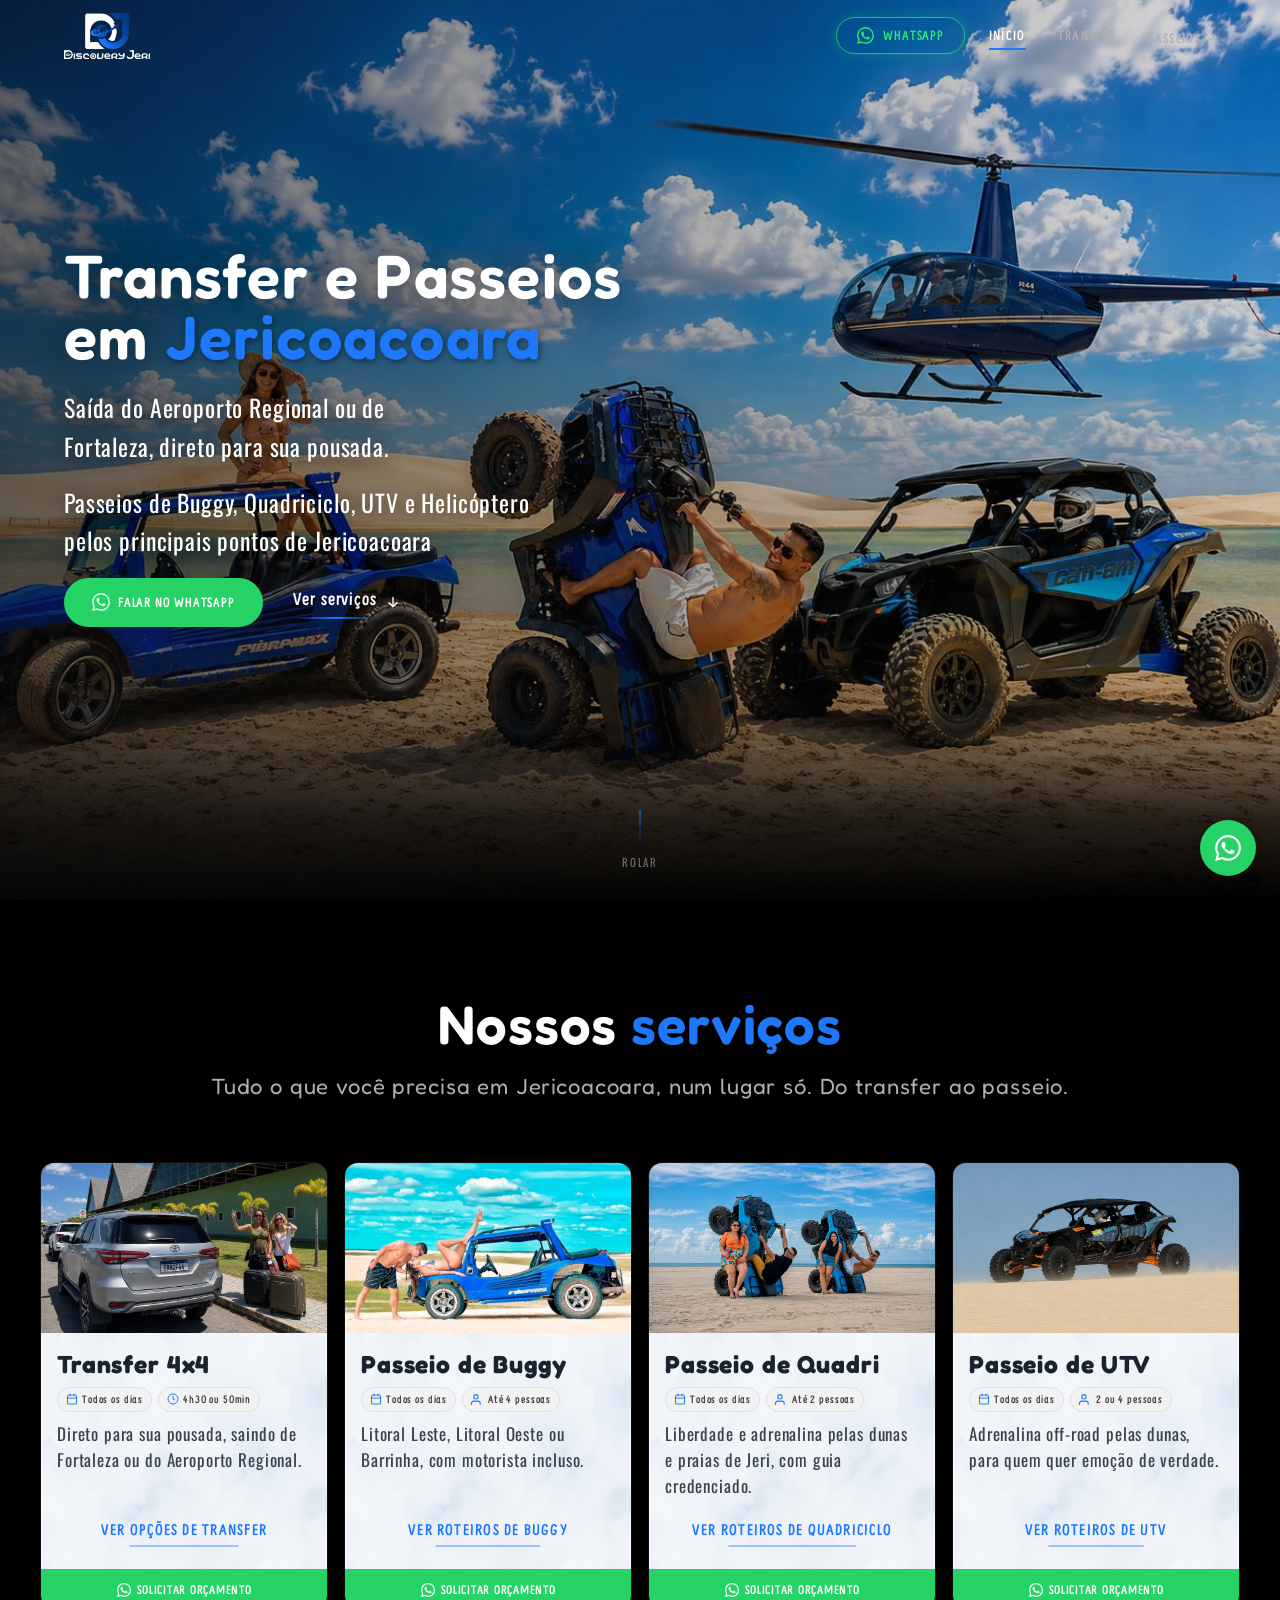
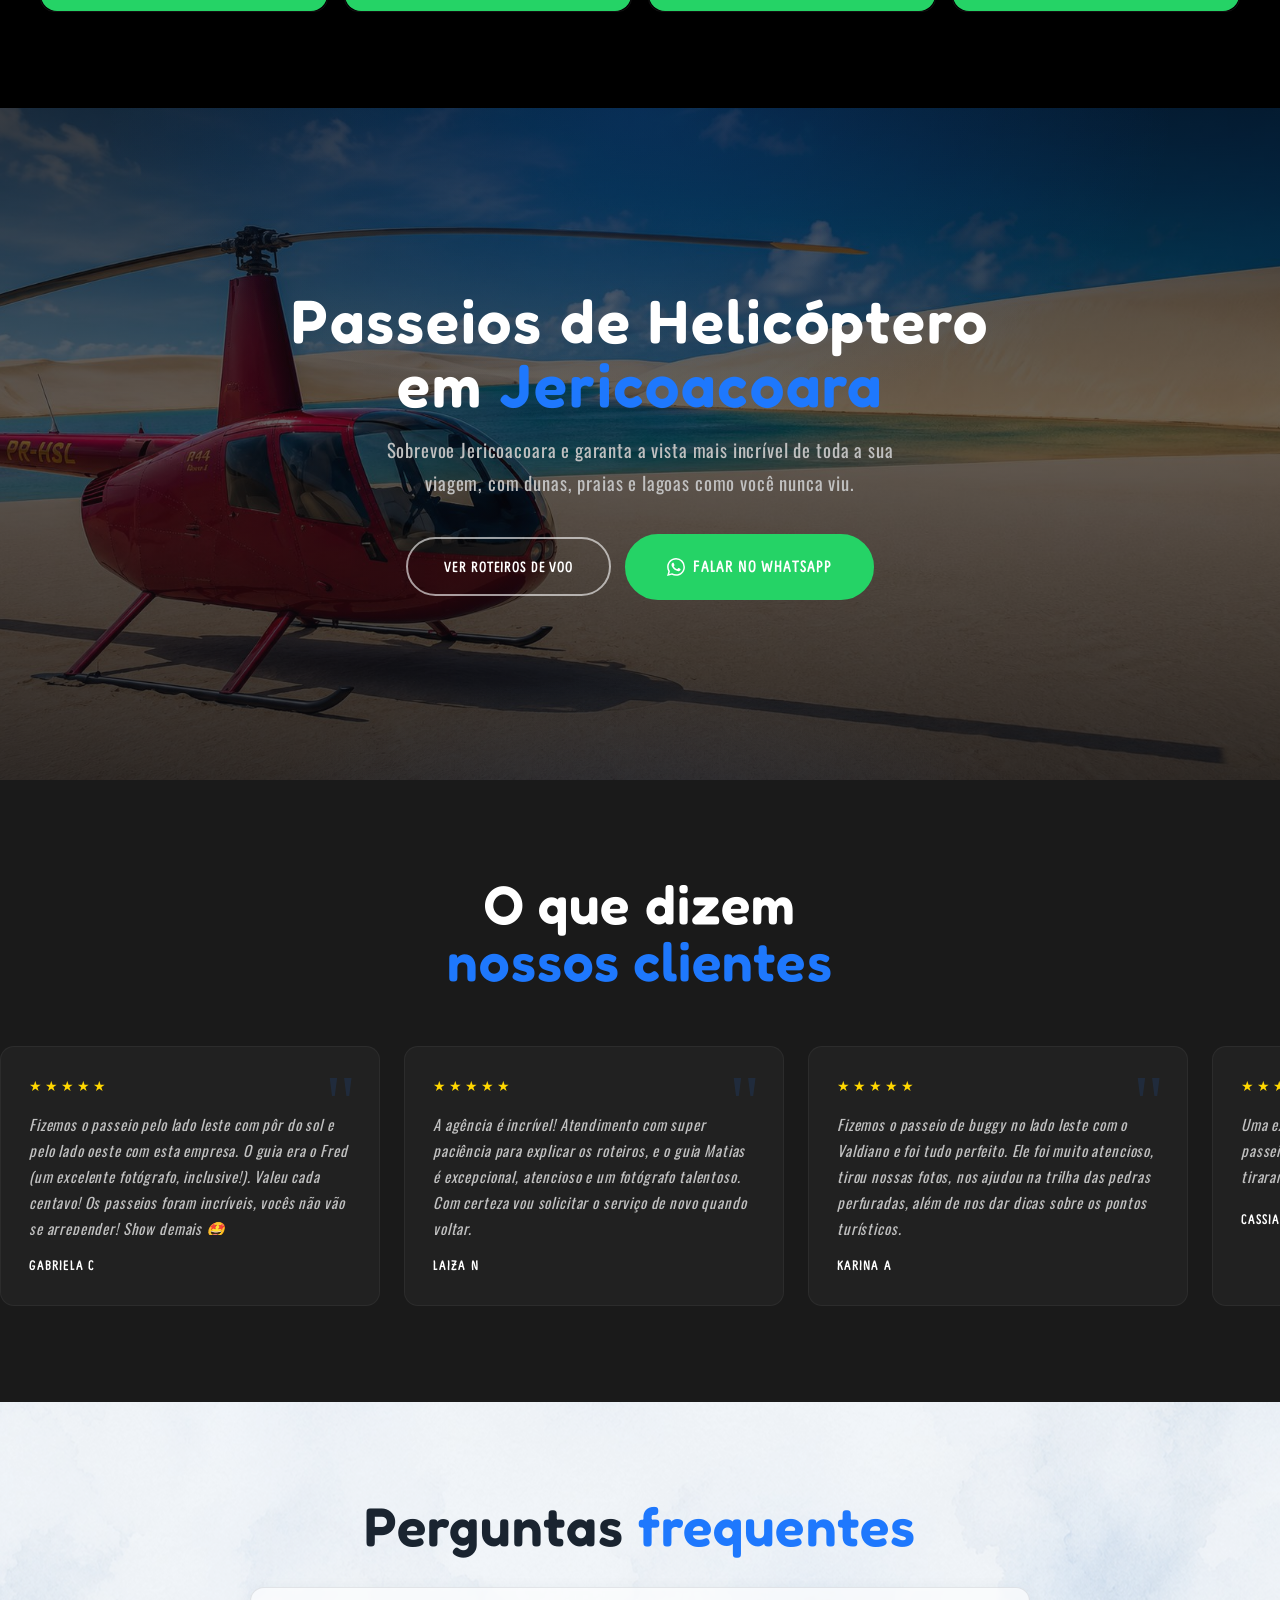
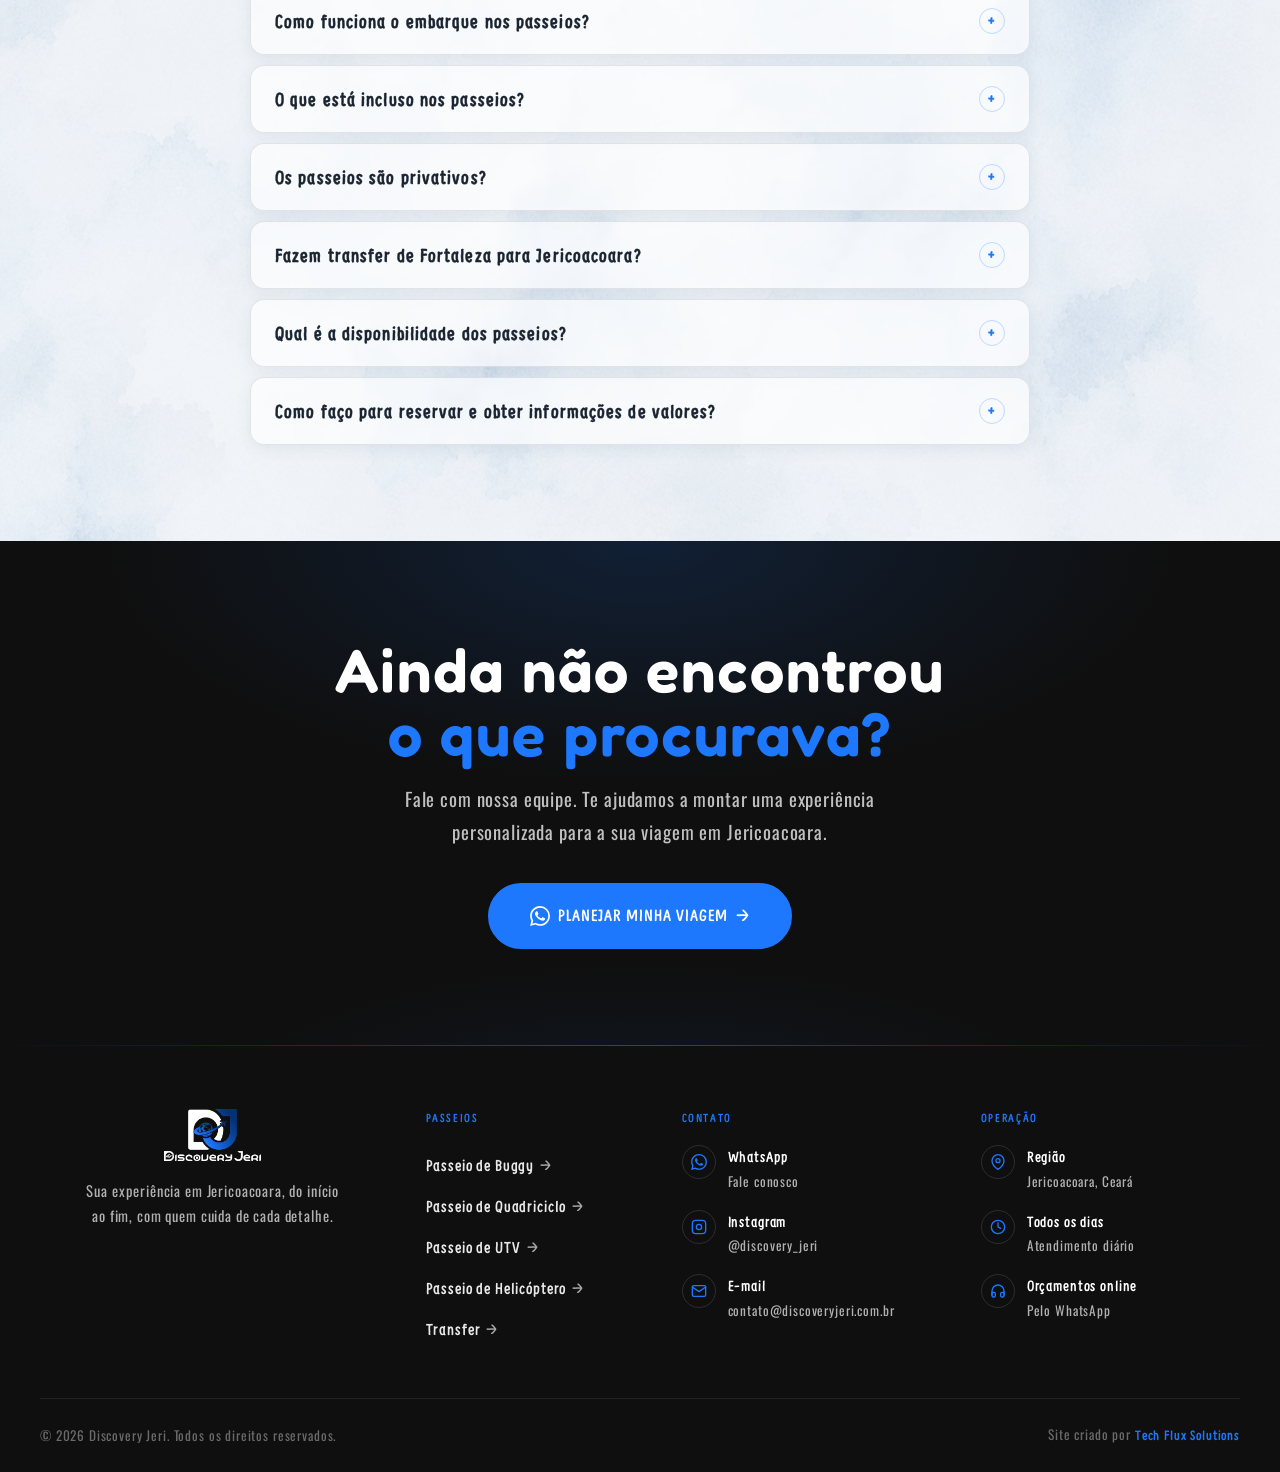
==== index.html @ 3017ee96 "Reestrutura hero mobile da index com posicionamento absoluto (corrige titulo saindo da tela em dispo" ====
<!DOCTYPE html>
<html lang="pt-BR">
<head>
  <meta charset="UTF-8" />
  <meta name="viewport" content="width=device-width, initial-scale=1.0" />
  <title>Discovery Jeri — Traslados e Passeios em Jericoacoara</title>
  <meta name="description" content="A experiência completa de Jericoacoara. Transfer 4x4, passeios de buggy, UTV, helicóptero e muito mais. Privativo, com guia credenciado, todos os dias." />
  <meta name="keywords" content="Jericoacoara, passeios Jericoacoara, transfer Jericoacoara, buggy Jericoacoara, UTV Jericoacoara, helicóptero Jericoacoara" />
  <meta name="robots" content="index, follow" />
  <link rel="canonical" href="https://www.discoveryjeri.com.br/" />

  <!-- Open Graph -->
  <meta property="og:type"        content="website" />
  <meta property="og:url"         content="https://www.discoveryjeri.com.br/" />
  <meta property="og:title"       content="Discovery Jeri — A Experiência Completa de Jericoacoara" />
  <meta property="og:description" content="Transfer 4x4, passeios de buggy, UTV e helicóptero em Jericoacoara. Privativo, com guia credenciado, todos os dias." />
  <meta property="og:image"       content="https://www.discoveryjeri.com.br/assets/og-home.jpg" />

  <!-- CSS -->
  <link rel="stylesheet" href="css/style.css" />

  <!-- Favicon -->
  <link rel="icon" href="assets/favicon.ico" sizes="any" />
  <link rel="icon" type="image/png" sizes="32x32" href="assets/favicon-32.png" />
  <link rel="icon" type="image/png" sizes="16x16" href="assets/favicon-16.png" />
  <link rel="apple-touch-icon" sizes="180x180" href="assets/apple-touch-icon.png" />

  <!-- Schema: Organization -->
  <script type="application/ld+json">
  {
    "@context": "https://schema.org",
    "@type": "TouristInformationCenter",
    "name": "Discovery Jeri",
    "alternateName": "Discovery Jeri Turismo",
    "description": "Agência especialista em traslados e passeios em Jericoacoara. Transfer 4x4, buggy, UTV, jardineira, helicóptero. Privativo com guia credenciado.",
    "url": "https://www.discoveryjeri.com.br",
    "logo": "https://www.discoveryjeri.com.br/assets/logo-fundo-escuro.png",
    "image": "https://www.discoveryjeri.com.br/assets/og-home.jpg",
    "telephone": "+5588997261472",
    "foundingDate": "2022",
    "address": {
      "@type": "PostalAddress",
      "addressLocality": "Jijoca de Jericoacoara",
      "addressRegion": "CE",
      "addressCountry": "BR"
    },
    "geo": {
      "@type": "GeoCoordinates",
      "latitude": "-2.7967",
      "longitude": "-40.5128"
    },
    "areaServed": "Jericoacoara, Ceará, Brasil",
    "sameAs": [
      "https://www.instagram.com/discovery_jeri"
    ],
    "contactPoint": {
      "@type": "ContactPoint",
      "telephone": "+5588997261472",
      "contactType": "customer service",
      "availableLanguage": "Portuguese",
      "contactOption": "TollFree"
    }
  }
  </script>

  <!-- Schema: FAQPage -->
  <script type="application/ld+json">
  {
    "@context": "https://schema.org",
    "@type": "FAQPage",
    "mainEntity": [
      {
        "@type": "Question",
        "name": "Como funciona o embarque nos passeios?",
        "acceptedAnswer": {
          "@type": "Answer",
          "text": "O embarque é feito diretamente no seu hotel ou pousada em Jericoacoara, a partir das 9h. Não é necessário se deslocar até nenhum ponto de encontro."
        }
      },
      {
        "@type": "Question",
        "name": "O que está incluso nos passeios?",
        "acceptedAnswer": {
          "@type": "Answer",
          "text": "Todos os passeios incluem guia e motorista credenciado. Combustível está implícito. Alimentação, bebidas, taxa de balsa e entrada em beach clubs não estão inclusos."
        }
      },
      {
        "@type": "Question",
        "name": "Os passeios são privativos?",
        "acceptedAnswer": {
          "@type": "Answer",
          "text": "Sim. Por padrão, todos os passeios são privativos — só você e seu grupo. A Jardineira também está disponível na modalidade compartilhada."
        }
      },
      {
        "@type": "Question",
        "name": "Fazem transfer de Fortaleza para Jericoacoara?",
        "acceptedAnswer": {
          "@type": "Answer",
          "text": "Sim. Realizamos transfer 4x4 exclusivo saindo de Fortaleza (aproximadamente 4h30) ou do Aeroporto Regional JJD (aproximadamente 50 minutos), direto para a porta da sua pousada em Jeri."
        }
      },
      {
        "@type": "Question",
        "name": "Qual é a disponibilidade dos passeios?",
        "acceptedAnswer": {
          "@type": "Answer",
          "text": "Os passeios estão disponíveis todos os dias, inclusive feriados. Entre em contato pelo WhatsApp para verificar disponibilidade na sua data."
        }
      },
      {
        "@type": "Question",
        "name": "Como faço para reservar?",
        "acceptedAnswer": {
          "@type": "Answer",
          "text": "Basta entrar em contato pelo WhatsApp. Nossa equipe responde rapidamente com disponibilidade, opções de veículo e todas as informações necessárias para sua reserva."
        }
      }
    ]
  }
  </script>
</head>
<body>

  <!-- ===== NAVIGATION ===== -->
  <nav class="nav" role="navigation" aria-label="Menu principal">
    <div class="nav-inner">
      <a href="index.html" class="nav-logo" aria-label="Discovery Jeri — Página inicial">
        <img src="assets/logo-discovery/LOGO DJ icone-transparente.png" alt="Discovery Jeri" />
      </a>
      <div class="nav-right">
        <a href="https://wa.me/5588997261472?text=Olá!%20Vim%20pelo%20site%20e%20gostaria%20de%20mais%20informações." class="nav-cta nav-cta-desktop" target="_blank" rel="noopener">
          <svg viewBox="0 0 24 24" fill="currentColor" aria-hidden="true"><path d="M17.472 14.382c-.297-.149-1.758-.867-2.03-.967-.273-.099-.471-.148-.67.15-.197.297-.767.966-.94 1.164-.173.199-.347.223-.644.075-.297-.15-1.255-.463-2.39-1.475-.883-.788-1.48-1.761-1.653-2.059-.173-.297-.018-.458.13-.606.134-.133.298-.347.446-.52.149-.174.198-.298.298-.497.099-.198.05-.371-.025-.52-.075-.149-.669-1.612-.916-2.207-.242-.579-.487-.5-.669-.51-.173-.008-.371-.01-.57-.01-.198 0-.52.074-.792.372-.272.297-1.04 1.016-1.04 2.479 0 1.462 1.065 2.875 1.213 3.074.149.198 2.096 3.2 5.077 4.487.709.306 1.262.489 1.694.625.712.227 1.36.195 1.871.118.571-.085 1.758-.719 2.006-1.413.248-.694.248-1.289.173-1.413-.074-.124-.272-.198-.57-.347m-5.421 7.403h-.004a9.87 9.87 0 01-5.031-1.378l-.361-.214-3.741.982.998-3.648-.235-.374a9.86 9.86 0 01-1.51-5.26c.001-5.45 4.436-9.884 9.888-9.884 2.64 0 5.122 1.03 6.988 2.898a9.825 9.825 0 012.893 6.994c-.003 5.45-4.437 9.884-9.885 9.884m8.413-18.297A11.815 11.815 0 0012.05 0C5.495 0 .16 5.335.157 11.892c0 2.096.547 4.142 1.588 5.945L.057 24l6.305-1.654a11.882 11.882 0 005.683 1.448h.005c6.554 0 11.89-5.335 11.893-11.893a11.821 11.821 0 00-3.48-8.413z"/></svg>
          WhatsApp
        </a>
        <div class="nav-links">
          <a href="index.html" class="active">Início</a>
          <a href="transfer.html">Transfer</a>
          <div class="nav-dropdown">
            <a href="passeios.html" class="nav-dropdown-trigger">
              Passeios
              <svg class="nav-dropdown-caret" width="10" height="10" viewBox="0 0 24 24" fill="none" stroke="currentColor" stroke-width="2.5" stroke-linecap="round" stroke-linejoin="round"><polyline points="6 9 12 15 18 9"/></svg>
            </a>
            <div class="nav-dropdown-menu">
              <a href="passeio-buggy.html">Passeio de Buggy</a>
              <a href="passeio-quadriciclo.html">Passeio de Quadriciclo</a>
              <a href="passeio-utv.html">Passeio de UTV</a>
              <a href="passeio-helicoptero.html">Passeio de Helicóptero</a>
            </div>
          </div>
        </div>
      </div>
      <button class="nav-hamburger" id="hamburger" aria-label="Abrir menu" aria-expanded="false">
        <span></span><span></span><span></span>
      </button>
    </div>
  </nav>

  <!-- Mobile menu -->
  <div class="nav-mobile" id="nav-mobile" role="navigation" aria-label="Menu mobile">
    <a href="index.html">Início</a>
    <a href="transfer.html">Transfer</a>
    <a href="passeios.html">Passeios</a>
    <a href="passeio-buggy.html" class="nav-mobile-sub">Passeio de Buggy</a>
    <a href="passeio-quadriciclo.html" class="nav-mobile-sub">Passeio de Quadriciclo</a>
    <a href="passeio-utv.html" class="nav-mobile-sub">Passeio de UTV</a>
    <a href="passeio-helicoptero.html" class="nav-mobile-sub">Passeio de Helicóptero</a>
    <a href="https://wa.me/5588997261472?text=Olá!%20Vim%20pelo%20site%20e%20gostaria%20de%20mais%20informações." class="nav-cta" target="_blank" rel="noopener">Falar no WhatsApp</a>
  </div>

  <main>

    <!-- ===== HERO ===== -->
    <section class="hero hero-index" aria-label="Banner principal">
      <div class="hero-bg"></div>
      <div class="hero-photo hero-photo-desktop" style="background-image: url('assets/hero-passeios-desktop.jpg'); opacity: 0.90; background-position: center center;"></div>
      <div class="hero-photo hero-photo-mobile" style="background-image: url('assets/hero-passeios-frota-mobile.jpg'); opacity: 0.90; background-position: center center;"></div>
      <div class="hero-overlay"></div>

      <div class="hero-content">
        <h1 class="hero-title">
          <span class="htl-desktop">
            Transfer e Passeios<br>
            em <span class="hero-accent">Jericoacoara</span>
          </span>
          <span class="htl-mobile">
            Transfer e Passeios<br>
            em <span class="hero-accent">Jericoacoara</span>
          </span>
        </h1>

        <p class="hero-subtitle hero-subtitle-1">
          <span class="htl-desktop">
            Saída do Aeroporto Regional ou de<br>Fortaleza, direto para sua pousada.
          </span>
          <span class="htl-mobile">
            Saída do Aeroporto JJD ou de Fortaleza<br>direto para sua pousada em Jeri.
          </span>
        </p>
        <p class="hero-subtitle hero-subtitle-2">
          <span class="htl-desktop">
            Passeios de Buggy, Quadriciclo, UTV e Helicóptero<br>pelos principais pontos de Jericoacoara
          </span>
          <span class="htl-mobile">
            Passeios de Buggy, Quadriciclo, UTV<br>e Helicóptero em Jericoacoara
          </span>
        </p>


        <div class="hero-ctas" style="gap: 30px;">
          <a href="https://wa.me/5588997261472?text=Olá!%20Quero%20conhecer%20os%20passeios%20da%20Discovery%20Jeri!" class="btn btn-hero-cta" target="_blank" rel="noopener">
            <svg width="18" height="18" viewBox="0 0 24 24" fill="currentColor" aria-hidden="true"><path d="M17.472 14.382c-.297-.149-1.758-.867-2.03-.967-.273-.099-.471-.148-.67.15-.197.297-.767.966-.94 1.164-.173.199-.347.223-.644.075-.297-.15-1.255-.463-2.39-1.475-.883-.788-1.48-1.761-1.653-2.059-.173-.297-.018-.458.13-.606.134-.133.298-.347.446-.52.149-.174.198-.298.298-.497.099-.198.05-.371-.025-.52-.075-.149-.669-1.612-.916-2.207-.242-.579-.487-.5-.669-.51-.173-.008-.371-.01-.57-.01-.198 0-.52.074-.792.372-.272.297-1.04 1.016-1.04 2.479 0 1.462 1.065 2.875 1.213 3.074.149.198 2.096 3.2 5.077 4.487.709.306 1.262.489 1.694.625.712.227 1.36.195 1.871.118.571-.085 1.758-.719 2.006-1.413.248-.694.248-1.289.173-1.413-.074-.124-.272-.198-.57-.347m-5.421 7.403h-.004a9.87 9.87 0 01-5.031-1.378l-.361-.214-3.741.982.998-3.648-.235-.374a9.86 9.86 0 01-1.51-5.26c.001-5.45 4.436-9.884 9.888-9.884 2.64 0 5.122 1.03 6.988 2.898a9.825 9.825 0 012.893 6.994c-.003 5.45-4.437 9.884-9.885 9.884m8.413-18.297A11.815 11.815 0 0012.05 0C5.495 0 .16 5.335.157 11.892c0 2.096.547 4.142 1.588 5.945L.057 24l6.305-1.654a11.882 11.882 0 005.683 1.448h.005c6.554 0 11.89-5.335 11.893-11.893a11.821 11.821 0 00-3.48-8.413z"/></svg>
            Falar no WhatsApp
          </a>
          <a href="#services-title" class="hero-link-secondary hero-link-secondary-down hero-link-hide-mobile" onclick="event.preventDefault();var el=document.getElementById('services-title');var offset=el.getBoundingClientRect().top+window.scrollY-140;window.scrollTo({top:offset,behavior:'smooth'});">
            <span class="hero-link-text">Ver serviços</span>
            <svg width="16" height="16" viewBox="0 0 24 24" fill="none" stroke="currentColor" stroke-width="2" stroke-linecap="round" stroke-linejoin="round"><path d="M12 5v14m-6-6 6 6 6-6"/></svg>
          </a>
        </div>
      </div>

      <div class="hero-scroll" aria-hidden="true">Rolar</div>
    </section>

    <!-- ===== SERVIÇOS ===== -->
    <section style="background: #000; padding: var(--section-v) var(--section-h);" aria-labelledby="services-title">
      <div class="container">
        <div class="section-header reveal">
          <h2 id="services-title">Nossos <span class="accent-text">serviços</span></h2>
          <p style="max-width: 860px; font-family: var(--font-display); font-size: 1.3rem;">Tudo o que você precisa em Jericoacoara, num lugar só. Do transfer ao passeio.</p>
        </div>

        <div class="tour-tabs" role="list" aria-label="Nossos serviços">

          <!-- Transfer -->
          <div class="tour-tab-wrap">
            <a href="transfer.html" class="tour-tab reveal reveal-d1">
              <span class="tour-tab-thumb" aria-hidden="true">
                <img src="assets/capas/transfer-sw4.jpg" alt="Transfer 4x4 em Jericoacoara" loading="lazy" />
              </span>
              <span class="tour-tab-body">
                <span class="tour-tab-title">Transfer 4x4</span>
                <span class="tour-tab-chips">
                  <span class="tour-chip"><svg width="12" height="12" viewBox="0 0 24 24" fill="none" stroke="currentColor" stroke-width="2"><rect x="3" y="4" width="18" height="18" rx="2"/><line x1="16" y1="2" x2="16" y2="6"/><line x1="8" y1="2" x2="8" y2="6"/><line x1="3" y1="10" x2="21" y2="10"/></svg>Todos os dias</span>
                  <span class="tour-chip"><svg width="12" height="12" viewBox="0 0 24 24" fill="none" stroke="currentColor" stroke-width="2"><circle cx="12" cy="12" r="10"/><polyline points="12 6 12 12 16 14"/></svg>4h30 ou 50min</span>
                </span>
                <span class="tour-tab-desc">Direto para sua pousada, saindo de Fortaleza ou do Aeroporto Regional.</span>
                <span class="tour-tab-btn"><span class="tour-tab-btn-label">Ver opções de transfer</span></span>
              </span>
            </a>
            <a class="tour-tab-wa" href="https://wa.me/5588997261472?text=Olá!%20Quero%20informações%20sobre%20o%20transfer%20para%20Jericoacoara." target="_blank" rel="noopener">
              <svg width="14" height="14" viewBox="0 0 24 24" fill="currentColor"><path d="M17.472 14.382c-.297-.149-1.758-.867-2.03-.967-.273-.099-.471-.148-.67.15-.197.297-.767.966-.94 1.164-.173.199-.347.223-.644.075-.297-.15-1.255-.463-2.39-1.475-.883-.788-1.48-1.761-1.653-2.059-.173-.297-.018-.458.13-.606.134-.133.298-.347.446-.52.149-.174.198-.298.298-.497.099-.198.05-.371-.025-.52-.075-.149-.669-1.612-.916-2.207-.242-.579-.487-.5-.669-.51-.173-.008-.371-.01-.57-.01-.198 0-.52.074-.792.372-.272.297-1.04 1.016-1.04 2.479 0 1.462 1.065 2.875 1.213 3.074.149.198 2.096 3.2 5.077 4.487.709.306 1.262.489 1.694.625.712.227 1.36.195 1.871.118.571-.085 1.758-.719 2.006-1.413.248-.694.248-1.289.173-1.413-.074-.124-.272-.198-.57-.347m-5.421 7.403h-.004a9.87 9.87 0 01-5.031-1.378l-.361-.214-3.741.982.998-3.648-.235-.374a9.86 9.86 0 01-1.51-5.26c.001-5.45 4.436-9.884 9.888-9.884 2.64 0 5.122 1.03 6.988 2.898a9.825 9.825 0 012.893 6.994c-.003 5.45-4.437 9.884-9.885 9.884m8.413-18.297A11.815 11.815 0 0012.05 0C5.495 0 .16 5.335.157 11.892c0 2.096.547 4.142 1.588 5.945L.057 24l6.305-1.654a11.882 11.882 0 005.683 1.448h.005c6.554 0 11.89-5.335 11.893-11.893a11.821 11.821 0 00-3.48-8.413z"/></svg>
              Solicitar orçamento
            </a>
          </div>

          <!-- Buggy -->
          <div class="tour-tab-wrap">
            <a href="passeio-buggy.html" class="tour-tab reveal reveal-d2">
              <span class="tour-tab-thumb" aria-hidden="true">
                <img src="assets/capas/buggy-casal.jpg" alt="Passeio de Buggy em Jericoacoara" loading="lazy" />
              </span>
              <span class="tour-tab-body">
                <span class="tour-tab-title">Passeio de Buggy</span>
                <span class="tour-tab-chips">
                  <span class="tour-chip"><svg width="12" height="12" viewBox="0 0 24 24" fill="none" stroke="currentColor" stroke-width="2"><rect x="3" y="4" width="18" height="18" rx="2"/><line x1="16" y1="2" x2="16" y2="6"/><line x1="8" y1="2" x2="8" y2="6"/><line x1="3" y1="10" x2="21" y2="10"/></svg>Todos os dias</span>
                  <span class="tour-chip"><svg width="13" height="13" viewBox="0 0 24 24" fill="none" stroke="currentColor" stroke-width="2" stroke-linecap="round" stroke-linejoin="round"><path d="M17 21v-2a4 4 0 0 0-4-4H5a4 4 0 0 0-4 4v2"/><circle cx="9" cy="7" r="4"/></svg>Até 4 pessoas</span>
                </span>
                <span class="tour-tab-desc">Litoral Leste, Litoral Oeste ou Barrinha, com motorista incluso.</span>
                <span class="tour-tab-btn"><span class="tour-tab-btn-label">Ver roteiros de buggy</span></span>
              </span>
            </a>
            <a class="tour-tab-wa" href="https://wa.me/5588997261472?text=Olá!%20Quero%20informações%20sobre%20o%20passeio%20de%20buggy%20em%20Jericoacoara." target="_blank" rel="noopener">
              <svg width="14" height="14" viewBox="0 0 24 24" fill="currentColor"><path d="M17.472 14.382c-.297-.149-1.758-.867-2.03-.967-.273-.099-.471-.148-.67.15-.197.297-.767.966-.94 1.164-.173.199-.347.223-.644.075-.297-.15-1.255-.463-2.39-1.475-.883-.788-1.48-1.761-1.653-2.059-.173-.297-.018-.458.13-.606.134-.133.298-.347.446-.52.149-.174.198-.298.298-.497.099-.198.05-.371-.025-.52-.075-.149-.669-1.612-.916-2.207-.242-.579-.487-.5-.669-.51-.173-.008-.371-.01-.57-.01-.198 0-.52.074-.792.372-.272.297-1.04 1.016-1.04 2.479 0 1.462 1.065 2.875 1.213 3.074.149.198 2.096 3.2 5.077 4.487.709.306 1.262.489 1.694.625.712.227 1.36.195 1.871.118.571-.085 1.758-.719 2.006-1.413.248-.694.248-1.289.173-1.413-.074-.124-.272-.198-.57-.347m-5.421 7.403h-.004a9.87 9.87 0 01-5.031-1.378l-.361-.214-3.741.982.998-3.648-.235-.374a9.86 9.86 0 01-1.51-5.26c.001-5.45 4.436-9.884 9.888-9.884 2.64 0 5.122 1.03 6.988 2.898a9.825 9.825 0 012.893 6.994c-.003 5.45-4.437 9.884-9.885 9.884m8.413-18.297A11.815 11.815 0 0012.05 0C5.495 0 .16 5.335.157 11.892c0 2.096.547 4.142 1.588 5.945L.057 24l6.305-1.654a11.882 11.882 0 005.683 1.448h.005c6.554 0 11.89-5.335 11.893-11.893a11.821 11.821 0 00-3.48-8.413z"/></svg>
              Solicitar orçamento
            </a>
          </div>

          <!-- Quadriciclo -->
          <div class="tour-tab-wrap">
            <a href="passeio-quadriciclo.html" class="tour-tab reveal reveal-d3">
              <span class="tour-tab-thumb" aria-hidden="true">
                <img src="assets/capas/quadri-leste.jpg" alt="Passeio de Quadriciclo em Jericoacoara" loading="lazy" />
              </span>
              <span class="tour-tab-body">
                <span class="tour-tab-title">Passeio de Quadri</span>
                <span class="tour-tab-chips">
                  <span class="tour-chip"><svg width="12" height="12" viewBox="0 0 24 24" fill="none" stroke="currentColor" stroke-width="2"><rect x="3" y="4" width="18" height="18" rx="2"/><line x1="16" y1="2" x2="16" y2="6"/><line x1="8" y1="2" x2="8" y2="6"/><line x1="3" y1="10" x2="21" y2="10"/></svg>Todos os dias</span>
                  <span class="tour-chip"><svg width="13" height="13" viewBox="0 0 24 24" fill="none" stroke="currentColor" stroke-width="2" stroke-linecap="round" stroke-linejoin="round"><path d="M17 21v-2a4 4 0 0 0-4-4H5a4 4 0 0 0-4 4v2"/><circle cx="9" cy="7" r="4"/></svg>Até 2 pessoas</span>
                </span>
                <span class="tour-tab-desc">Liberdade e adrenalina pelas dunas e praias de Jeri, com guia credenciado.</span>
                <span class="tour-tab-btn"><span class="tour-tab-btn-label">Ver roteiros de quadriciclo</span></span>
              </span>
            </a>
            <a class="tour-tab-wa" href="https://wa.me/5588997261472?text=Olá!%20Quero%20informações%20sobre%20o%20passeio%20de%20quadriciclo%20em%20Jericoacoara." target="_blank" rel="noopener">
              <svg width="14" height="14" viewBox="0 0 24 24" fill="currentColor"><path d="M17.472 14.382c-.297-.149-1.758-.867-2.03-.967-.273-.099-.471-.148-.67.15-.197.297-.767.966-.94 1.164-.173.199-.347.223-.644.075-.297-.15-1.255-.463-2.39-1.475-.883-.788-1.48-1.761-1.653-2.059-.173-.297-.018-.458.13-.606.134-.133.298-.347.446-.52.149-.174.198-.298.298-.497.099-.198.05-.371-.025-.52-.075-.149-.669-1.612-.916-2.207-.242-.579-.487-.5-.669-.51-.173-.008-.371-.01-.57-.01-.198 0-.52.074-.792.372-.272.297-1.04 1.016-1.04 2.479 0 1.462 1.065 2.875 1.213 3.074.149.198 2.096 3.2 5.077 4.487.709.306 1.262.489 1.694.625.712.227 1.36.195 1.871.118.571-.085 1.758-.719 2.006-1.413.248-.694.248-1.289.173-1.413-.074-.124-.272-.198-.57-.347m-5.421 7.403h-.004a9.87 9.87 0 01-5.031-1.378l-.361-.214-3.741.982.998-3.648-.235-.374a9.86 9.86 0 01-1.51-5.26c.001-5.45 4.436-9.884 9.888-9.884 2.64 0 5.122 1.03 6.988 2.898a9.825 9.825 0 012.893 6.994c-.003 5.45-4.437 9.884-9.885 9.884m8.413-18.297A11.815 11.815 0 0012.05 0C5.495 0 .16 5.335.157 11.892c0 2.096.547 4.142 1.588 5.945L.057 24l6.305-1.654a11.882 11.882 0 005.683 1.448h.005c6.554 0 11.89-5.335 11.893-11.893a11.821 11.821 0 00-3.48-8.413z"/></svg>
              Solicitar orçamento
            </a>
          </div>

          <!-- UTV -->
          <div class="tour-tab-wrap">
            <a href="passeio-utv.html" class="tour-tab reveal reveal-d4">
              <span class="tour-tab-thumb" aria-hidden="true">
                <img src="assets/capas/utv-leste.jpg" alt="Passeio de UTV em Jericoacoara" loading="lazy" style="object-position: center 60%;" />
              </span>
              <span class="tour-tab-body">
                <span class="tour-tab-title">Passeio de UTV</span>
                <span class="tour-tab-chips">
                  <span class="tour-chip"><svg width="12" height="12" viewBox="0 0 24 24" fill="none" stroke="currentColor" stroke-width="2"><rect x="3" y="4" width="18" height="18" rx="2"/><line x1="16" y1="2" x2="16" y2="6"/><line x1="8" y1="2" x2="8" y2="6"/><line x1="3" y1="10" x2="21" y2="10"/></svg>Todos os dias</span>
                  <span class="tour-chip"><svg width="13" height="13" viewBox="0 0 24 24" fill="none" stroke="currentColor" stroke-width="2" stroke-linecap="round" stroke-linejoin="round"><path d="M17 21v-2a4 4 0 0 0-4-4H5a4 4 0 0 0-4 4v2"/><circle cx="9" cy="7" r="4"/></svg>2 ou 4 pessoas</span>
                </span>
                <span class="tour-tab-desc">Adrenalina off-road pelas dunas, para quem quer emoção de verdade.</span>
                <span class="tour-tab-btn"><span class="tour-tab-btn-label">Ver roteiros de UTV</span></span>
              </span>
            </a>
            <a class="tour-tab-wa" href="https://wa.me/5588997261472?text=Olá!%20Quero%20informações%20sobre%20o%20passeio%20de%20UTV%20em%20Jericoacoara." target="_blank" rel="noopener">
              <svg width="14" height="14" viewBox="0 0 24 24" fill="currentColor"><path d="M17.472 14.382c-.297-.149-1.758-.867-2.03-.967-.273-.099-.471-.148-.67.15-.197.297-.767.966-.94 1.164-.173.199-.347.223-.644.075-.297-.15-1.255-.463-2.39-1.475-.883-.788-1.48-1.761-1.653-2.059-.173-.297-.018-.458.13-.606.134-.133.298-.347.446-.52.149-.174.198-.298.298-.497.099-.198.05-.371-.025-.52-.075-.149-.669-1.612-.916-2.207-.242-.579-.487-.5-.669-.51-.173-.008-.371-.01-.57-.01-.198 0-.52.074-.792.372-.272.297-1.04 1.016-1.04 2.479 0 1.462 1.065 2.875 1.213 3.074.149.198 2.096 3.2 5.077 4.487.709.306 1.262.489 1.694.625.712.227 1.36.195 1.871.118.571-.085 1.758-.719 2.006-1.413.248-.694.248-1.289.173-1.413-.074-.124-.272-.198-.57-.347m-5.421 7.403h-.004a9.87 9.87 0 01-5.031-1.378l-.361-.214-3.741.982.998-3.648-.235-.374a9.86 9.86 0 01-1.51-5.26c.001-5.45 4.436-9.884 9.888-9.884 2.64 0 5.122 1.03 6.988 2.898a9.825 9.825 0 012.893 6.994c-.003 5.45-4.437 9.884-9.885 9.884m8.413-18.297A11.815 11.815 0 0012.05 0C5.495 0 .16 5.335.157 11.892c0 2.096.547 4.142 1.588 5.945L.057 24l6.305-1.654a11.882 11.882 0 005.683 1.448h.005c6.554 0 11.89-5.335 11.893-11.893a11.821 11.821 0 00-3.48-8.413z"/></svg>
              Solicitar orçamento
            </a>
          </div>

        </div>
      </div>
    </section>

    <!-- ===== HELICÓPTERO (spotlight) ===== -->
    <section class="final-cta final-cta-tall" aria-labelledby="heli-spotlight-title">
      <div class="final-cta-photo" style="background-image: url('assets/hero-heli-spotlight.jpg');" aria-hidden="true"></div>
      <div class="final-cta-photo-overlay" aria-hidden="true"></div>
      <div class="final-cta-glow" aria-hidden="true"></div>
      <div class="final-cta-content reveal">
        <h2 id="heli-spotlight-title">Passeios de Helicóptero<br>em <span class="accent-text">Jericoacoara</span></h2>
        <p>Sobrevoe Jericoacoara e garanta a vista mais incrível de toda a sua viagem, com dunas, praias e lagoas como você nunca viu.</p>
        <div class="hero-ctas" style="justify-content: center;">
          <a href="passeio-helicoptero.html" class="btn btn-outline btn-lg">
            Ver roteiros de voo
          </a>
          <a href="https://wa.me/5588997261472?text=Olá!%20Tenho%20interesse%20no%20passeio%20de%20helicóptero%20em%20Jericoacoara." class="btn btn-whatsapp btn-lg" target="_blank" rel="noopener">
            <svg width="18" height="18" viewBox="0 0 24 24" fill="currentColor" aria-hidden="true"><path d="M17.472 14.382c-.297-.149-1.758-.867-2.03-.967-.273-.099-.471-.148-.67.15-.197.297-.767.966-.94 1.164-.173.199-.347.223-.644.075-.297-.15-1.255-.463-2.39-1.475-.883-.788-1.48-1.761-1.653-2.059-.173-.297-.018-.458.13-.606.134-.133.298-.347.446-.52.149-.174.198-.298.298-.497.099-.198.05-.371-.025-.52-.075-.149-.669-1.612-.916-2.207-.242-.579-.487-.5-.669-.51-.173-.008-.371-.01-.57-.01-.198 0-.52.074-.792.372-.272.297-1.04 1.016-1.04 2.479 0 1.462 1.065 2.875 1.213 3.074.149.198 2.096 3.2 5.077 4.487.709.306 1.262.489 1.694.625.712.227 1.36.195 1.871.118.571-.085 1.758-.719 2.006-1.413.248-.694.248-1.289.173-1.413-.074-.124-.272-.198-.57-.347m-5.421 7.403h-.004a9.87 9.87 0 01-5.031-1.378l-.361-.214-3.741.982.998-3.648-.235-.374a9.86 9.86 0 01-1.51-5.26c.001-5.45 4.436-9.884 9.888-9.884 2.64 0 5.122 1.03 6.988 2.898a9.825 9.825 0 012.893 6.994c-.003 5.45-4.437 9.884-9.885 9.884m8.413-18.297A11.815 11.815 0 0012.05 0C5.495 0 .16 5.335.157 11.892c0 2.096.547 4.142 1.588 5.945L.057 24l6.305-1.654a11.882 11.882 0 005.683 1.448h.005c6.554 0 11.89-5.335 11.893-11.893a11.821 11.821 0 00-3.48-8.413z"/></svg>
            Falar no WhatsApp
          </a>
        </div>
      </div>
    </section>

    <!-- ===== DEPOIMENTOS ===== -->
    <section style="background: var(--bg-800); padding: var(--section-v) 0; overflow: hidden;" aria-labelledby="testimonials-title">
      <div class="container" style="padding: 0 var(--section-h);">
        <div class="section-header reveal">
          <h2 id="testimonials-title">O que dizem<br><span class="accent-text">nossos clientes</span></h2>
        </div>
      </div><!-- /.container -->

      <div class="testimonials-marquee-wrap">
          <div class="testimonials-marquee-track" id="testimonialsTrack">
            <!-- Set 1 -->
            <div class="testimonial-card reveal reveal-d1">
              <div class="testimonial-quote" aria-hidden="true">"</div>
              <div class="testimonial-stars" aria-label="5 estrelas">★★★★★</div>
              <p class="testimonial-text">Fizemos o passeio pelo lado leste com pôr do sol e pelo lado oeste com esta empresa. O guia era o Fred (um excelente fotógrafo, inclusive!). Valeu cada centavo! Os passeios foram incríveis, vocês não vão se arrepender! Show demais 🤩</p>
              <div class="testimonial-author">Gabriela C</div>
            </div>
            <div class="testimonial-card reveal reveal-d2">
              <div class="testimonial-quote" aria-hidden="true">"</div>
              <div class="testimonial-stars" aria-label="5 estrelas">★★★★★</div>
              <p class="testimonial-text">A agência é incrível! Atendimento com super paciência para explicar os roteiros, e o guia Matias é excepcional, atencioso e um fotógrafo talentoso. Com certeza vou solicitar o serviço de novo quando voltar.</p>
              <div class="testimonial-author">Laiza N</div>
            </div>
            <div class="testimonial-card reveal reveal-d3">
              <div class="testimonial-quote" aria-hidden="true">"</div>
              <div class="testimonial-stars" aria-label="5 estrelas">★★★★★</div>
              <p class="testimonial-text">Fizemos o passeio de buggy no lado leste com o Valdiano e foi tudo perfeito. Ele foi muito atencioso, tirou nossas fotos, nos ajudou na trilha das pedras perfuradas, além de nos dar dicas sobre os pontos turísticos.</p>
              <div class="testimonial-author">Karina A</div>
            </div>
            <div class="testimonial-card reveal">
              <div class="testimonial-quote" aria-hidden="true">"</div>
              <div class="testimonial-stars" aria-label="5 estrelas">★★★★★</div>
              <p class="testimonial-text">Uma experiência incrível desde a reserva até o passeio e o traslado, equipe muito atenciosa e até tiraram fotos incríveis da minha família.</p>
              <div class="testimonial-author">Cassiane C</div>
            </div>
            <div class="testimonial-card reveal">
              <div class="testimonial-quote" aria-hidden="true">"</div>
              <div class="testimonial-stars" aria-label="5 estrelas">★★★★★</div>
              <p class="testimonial-text">Eles proporcionaram a melhor experiência para minha família, com lugares maravilhosos e as melhores fotos em Jeri.</p>
              <div class="testimonial-author">Luciano V</div>
            </div>
            <div class="testimonial-card reveal">
              <div class="testimonial-quote" aria-hidden="true">"</div>
              <div class="testimonial-stars" aria-label="5 estrelas">★★★★★</div>
              <p class="testimonial-text">Fizemos dois passeios com esta empresa e não temos nada a reclamar. A empresa e os operadores são extremamente responsáveis. Um agradecimento especial a toda a equipe.</p>
              <div class="testimonial-author">Alexandre I</div>
            </div>
            <div class="testimonial-card reveal">
              <div class="testimonial-quote" aria-hidden="true">"</div>
              <div class="testimonial-stars" aria-label="5 estrelas">★★★★★</div>
              <p class="testimonial-text">Tudo incrível! Atendimento rápido pelo WhatsApp, transfer do aeroporto superconfortável e passeios simplesmente PERFEITOS! O guia Val é um profissional em fotografia, capturou os momentos mais lindos. Jericoacoara é sensacional, estamos apaixonados! 🙌</p>
              <div class="testimonial-author">Renata</div>
            </div>
            <!-- Set 2 (duplicado para loop infinito) -->
            <div class="testimonial-card" aria-hidden="true">
              <div class="testimonial-quote" aria-hidden="true">"</div>
              <div class="testimonial-stars" aria-label="5 estrelas">★★★★★</div>
              <p class="testimonial-text">Fizemos o passeio pelo lado leste com pôr do sol e pelo lado oeste com esta empresa. O guia era o Fred (um excelente fotógrafo, inclusive!). Valeu cada centavo! Os passeios foram incríveis, vocês não vão se arrepender! Show demais 🤩</p>
              <div class="testimonial-author">Gabriela C</div>
            </div>
            <div class="testimonial-card" aria-hidden="true">
              <div class="testimonial-quote" aria-hidden="true">"</div>
              <div class="testimonial-stars" aria-label="5 estrelas">★★★★★</div>
              <p class="testimonial-text">A agência é incrível! Atendimento com super paciência para explicar os roteiros, e o guia Matias é excepcional, atencioso e um fotógrafo talentoso. Com certeza vou solicitar o serviço de novo quando voltar.</p>
              <div class="testimonial-author">Laiza N</div>
            </div>
            <div class="testimonial-card" aria-hidden="true">
              <div class="testimonial-quote" aria-hidden="true">"</div>
              <div class="testimonial-stars" aria-label="5 estrelas">★★★★★</div>
              <p class="testimonial-text">Fizemos o passeio de buggy no lado leste com o Valdiano e foi tudo perfeito. Ele foi muito atencioso, tirou nossas fotos, nos ajudou na trilha das pedras perfuradas, além de nos dar dicas sobre os pontos turísticos.</p>
              <div class="testimonial-author">Karina A</div>
            </div>
            <div class="testimonial-card" aria-hidden="true">
              <div class="testimonial-quote" aria-hidden="true">"</div>
              <div class="testimonial-stars" aria-label="5 estrelas">★★★★★</div>
              <p class="testimonial-text">Uma experiência incrível desde a reserva até o passeio e o traslado, equipe muito atenciosa e até tiraram fotos incríveis da minha família.</p>
              <div class="testimonial-author">Cassiane C</div>
            </div>
            <div class="testimonial-card" aria-hidden="true">
              <div class="testimonial-quote" aria-hidden="true">"</div>
              <div class="testimonial-stars" aria-label="5 estrelas">★★★★★</div>
              <p class="testimonial-text">Eles proporcionaram a melhor experiência para minha família, com lugares maravilhosos e as melhores fotos em Jeri.</p>
              <div class="testimonial-author">Luciano V</div>
            </div>
            <div class="testimonial-card" aria-hidden="true">
              <div class="testimonial-quote" aria-hidden="true">"</div>
              <div class="testimonial-stars" aria-label="5 estrelas">★★★★★</div>
              <p class="testimonial-text">Fizemos dois passeios com esta empresa e não temos nada a reclamar. A empresa e os operadores são extremamente responsáveis. Um agradecimento especial a toda a equipe.</p>
              <div class="testimonial-author">Alexandre I</div>
            </div>
            <div class="testimonial-card" aria-hidden="true">
              <div class="testimonial-quote" aria-hidden="true">"</div>
              <div class="testimonial-stars" aria-label="5 estrelas">★★★★★</div>
              <p class="testimonial-text">Tudo incrível! Atendimento rápido pelo WhatsApp, transfer do aeroporto superconfortável e passeios simplesmente PERFEITOS! O guia Val é um profissional em fotografia, capturou os momentos mais lindos. Jericoacoara é sensacional, estamos apaixonados! 🙌</p>
              <div class="testimonial-author">Renata</div>
            </div>
          </div>
        </div>
    </section>

    <!-- ===== FAQ ===== -->
    <section class="faq-section" aria-labelledby="faq-title">
      <div class="container">
        <div class="section-header reveal" style="margin-bottom: 32px;">
          <h2 id="faq-title">Perguntas <span class="accent-text">frequentes</span></h2>
        </div>

        <div class="faq-list" role="list">

          <div class="faq-item" role="listitem">
            <button class="faq-question" aria-expanded="false">
              Como funciona o embarque nos passeios?
              <i class="faq-icon" aria-hidden="true">+</i>
            </button>
            <div class="faq-answer" role="region">
              <div class="faq-answer-inner">
                O embarque é feito diretamente no seu hotel ou pousada em Jericoacoara, a partir das 9h. Não é necessário ir a nenhum ponto de encontro — passamos para buscar você.
              </div>
            </div>
          </div>

          <div class="faq-item" role="listitem">
            <button class="faq-question" aria-expanded="false">
              O que está incluso nos passeios?
              <i class="faq-icon" aria-hidden="true">+</i>
            </button>
            <div class="faq-answer" role="region">
              <div class="faq-answer-inner">
                Todos os passeios incluem guia e motorista credenciado. Combustível está incluso. <strong>Não estão inclusos:</strong> alimentação, bebidas, taxa de balsa e entrada em beach clubs.
              </div>
            </div>
          </div>

          <div class="faq-item" role="listitem">
            <button class="faq-question" aria-expanded="false">
              Os passeios são privativos?
              <i class="faq-icon" aria-hidden="true">+</i>
            </button>
            <div class="faq-answer" role="region">
              <div class="faq-answer-inner">
                Sim! Por padrão, todos os passeios são privativos — só você e seu grupo. Não há mistura com outros viajantes. A Jardineira também oferece opção compartilhada para quem preferir.
              </div>
            </div>
          </div>

          <div class="faq-item" role="listitem">
            <button class="faq-question" aria-expanded="false">
              Fazem transfer de Fortaleza para Jericoacoara?
              <i class="faq-icon" aria-hidden="true">+</i>
            </button>
            <div class="faq-answer" role="region">
              <div class="faq-answer-inner">
                Sim. Realizamos transfer 4x4 exclusivo saindo do Aeroporto de Fortaleza (aproximadamente 4h30) ou do Aeroporto Regional JJD (aproximadamente 50 minutos), direto para a porta da sua pousada.
              </div>
            </div>
          </div>

          <div class="faq-item" role="listitem">
            <button class="faq-question" aria-expanded="false">
              Qual é a disponibilidade dos passeios?
              <i class="faq-icon" aria-hidden="true">+</i>
            </button>
            <div class="faq-answer" role="region">
              <div class="faq-answer-inner">
                Operamos todos os dias, inclusive feriados e baixa temporada. Entre em contato pelo WhatsApp para confirmar disponibilidade na sua data e montar o roteiro ideal.
              </div>
            </div>
          </div>

          <div class="faq-item" role="listitem">
            <button class="faq-question" aria-expanded="false">
              Como faço para reservar e obter informações de valores?
              <i class="faq-icon" aria-hidden="true">+</i>
            </button>
            <div class="faq-answer" role="region">
              <div class="faq-answer-inner">
                Entre em contato pelo WhatsApp! Nossa equipe responde rapidamente com disponibilidade, opções de veículo, informações de valores e tudo o que você precisa para garantir sua reserva.
              </div>
            </div>
          </div>

        </div>
      </div>
    </section>

    <!-- ===== CTA FINAL ===== -->
    <section class="final-cta" aria-label="Fale com a equipe">
      <div class="final-cta-glow" aria-hidden="true"></div>
      <div class="final-cta-content reveal">
        <h2>Ainda não encontrou<br><span class="accent-text">o que procurava?</span></h2>
        <p>Fale com nossa equipe. Te ajudamos a montar uma experiência personalizada para a sua viagem em Jericoacoara.</p>
        <a href="https://wa.me/5588997261472?text=Olá!%20Quero%20planejar%20minha%20viagem%20para%20Jericoacoara%20com%20a%20Discovery%20Jeri." class="btn btn-primary btn-lg" target="_blank" rel="noopener">
          <svg width="20" height="20" viewBox="0 0 24 24" fill="currentColor" aria-hidden="true"><path d="M17.472 14.382c-.297-.149-1.758-.867-2.03-.967-.273-.099-.471-.148-.67.15-.197.297-.767.966-.94 1.164-.173.199-.347.223-.644.075-.297-.15-1.255-.463-2.39-1.475-.883-.788-1.48-1.761-1.653-2.059-.173-.297-.018-.458.13-.606.134-.133.298-.347.446-.52.149-.174.198-.298.298-.497.099-.198.05-.371-.025-.52-.075-.149-.669-1.612-.916-2.207-.242-.579-.487-.5-.669-.51-.173-.008-.371-.01-.57-.01-.198 0-.52.074-.792.372-.272.297-1.04 1.016-1.04 2.479 0 1.462 1.065 2.875 1.213 3.074.149.198 2.096 3.2 5.077 4.487.709.306 1.262.489 1.694.625.712.227 1.36.195 1.871.118.571-.085 1.758-.719 2.006-1.413.248-.694.248-1.289.173-1.413-.074-.124-.272-.198-.57-.347m-5.421 7.403h-.004a9.87 9.87 0 01-5.031-1.378l-.361-.214-3.741.982.998-3.648-.235-.374a9.86 9.86 0 01-1.51-5.26c.001-5.45 4.436-9.884 9.888-9.884 2.64 0 5.122 1.03 6.988 2.898a9.825 9.825 0 012.893 6.994c-.003 5.45-4.437 9.884-9.885 9.884m8.413-18.297A11.815 11.815 0 0012.05 0C5.495 0 .16 5.335.157 11.892c0 2.096.547 4.142 1.588 5.945L.057 24l6.305-1.654a11.882 11.882 0 005.683 1.448h.005c6.554 0 11.89-5.335 11.893-11.893a11.821 11.821 0 00-3.48-8.413z"/></svg>
          Planejar minha viagem
          <span class="final-cta-arrow" aria-hidden="true">→</span>
        </a>
      </div>
    </section>

  </main>

  <!-- ===== FOOTER ===== -->
  <footer class="footer" role="contentinfo">
    <div class="footer-inner">
      <div class="footer-top">
        <div class="footer-brand">
          <img src="assets/logo-discovery/LOGO DJ icone-transparente.png" alt="Discovery Jeri" />
          <p>Sua experiência em Jericoacoara, do início<br />ao fim, com quem cuida de cada detalhe.</p>
        </div>

        <div class="footer-col">
          <div class="footer-label">Passeios</div>
          <div class="footer-links">
            <a href="passeio-buggy.html" class="footer-link">Passeio de Buggy <span class="footer-link-arrow">→</span></a>
            <a href="passeio-quadriciclo.html" class="footer-link">Passeio de Quadriciclo <span class="footer-link-arrow">→</span></a>
            <a href="passeio-utv.html" class="footer-link">Passeio de UTV <span class="footer-link-arrow">→</span></a>
            <a href="passeio-helicoptero.html" class="footer-link">Passeio de Helicóptero <span class="footer-link-arrow">→</span></a>
            <a href="transfer.html" class="footer-link">Transfer <span class="footer-link-arrow">→</span></a>
          </div>
        </div>

        <div class="footer-col">
          <div class="footer-label">Contato</div>
          <a href="https://wa.me/5588997261472?text=Olá!%20Vim%20pelo%20site%20e%20gostaria%20de%20mais%20informações." class="footer-item" target="_blank" rel="noopener">
            <span class="footer-item-icon"><svg width="16" height="16" viewBox="0 0 24 24" fill="currentColor" aria-hidden="true"><path d="M17.472 14.382c-.297-.149-1.758-.867-2.03-.967-.273-.099-.471-.148-.67.15-.197.297-.767.966-.94 1.164-.173.199-.347.223-.644.075-.297-.15-1.255-.463-2.39-1.475-.883-.788-1.48-1.761-1.653-2.059-.173-.297-.018-.458.13-.606.134-.133.298-.347.446-.52.149-.174.198-.298.298-.497.099-.198.05-.371-.025-.52-.075-.149-.669-1.612-.916-2.207-.242-.579-.487-.5-.669-.51-.173-.008-.371-.01-.57-.01-.198 0-.52.074-.792.372-.272.297-1.04 1.016-1.04 2.479 0 1.462 1.065 2.875 1.213 3.074.149.198 2.096 3.2 5.077 4.487.709.306 1.262.489 1.694.625.712.227 1.36.195 1.871.118.571-.085 1.758-.719 2.006-1.413.248-.694.248-1.289.173-1.413-.074-.124-.272-.198-.57-.347m-5.421 7.403h-.004a9.87 9.87 0 01-5.031-1.378l-.361-.214-3.741.982.998-3.648-.235-.374a9.86 9.86 0 01-1.51-5.26c.001-5.45 4.436-9.884 9.888-9.884 2.64 0 5.122 1.03 6.988 2.898a9.825 9.825 0 012.893 6.994c-.003 5.45-4.437 9.884-9.885 9.884m8.413-18.297A11.815 11.815 0 0012.05 0C5.495 0 .16 5.335.157 11.892c0 2.096.547 4.142 1.588 5.945L.057 24l6.305-1.654a11.882 11.882 0 005.683 1.448h.005c6.554 0 11.89-5.335 11.893-11.893a11.821 11.821 0 00-3.48-8.413z"/></svg></span>
            <span class="footer-item-text">
              <span class="footer-item-title">WhatsApp</span>
              <span class="footer-item-sub">Fale conosco</span>
            </span>
          </a>
          <a href="https://www.instagram.com/discovery_jeri" class="footer-item" target="_blank" rel="noopener">
            <span class="footer-item-icon"><svg width="16" height="16" viewBox="0 0 24 24" fill="none" stroke="currentColor" stroke-width="2" stroke-linecap="round" stroke-linejoin="round"><rect x="2" y="2" width="20" height="20" rx="5"/><circle cx="12" cy="12" r="4"/><circle cx="17.5" cy="6.5" r="0.6" fill="currentColor" stroke="none"/></svg></span>
            <span class="footer-item-text">
              <span class="footer-item-title">Instagram</span>
              <span class="footer-item-sub">@discovery_jeri</span>
            </span>
          </a>
          <a href="mailto:contato@discoveryjeri.com.br" class="footer-item">
            <span class="footer-item-icon"><svg width="16" height="16" viewBox="0 0 24 24" fill="none" stroke="currentColor" stroke-width="2" stroke-linecap="round" stroke-linejoin="round"><path d="M4 4h16c1.1 0 2 .9 2 2v12c0 1.1-.9 2-2 2H4c-1.1 0-2-.9-2-2V6c0-1.1.9-2 2-2z"/><polyline points="22,6 12,13 2,6"/></svg></span>
            <span class="footer-item-text">
              <span class="footer-item-title">E-mail</span>
              <span class="footer-item-sub">contato@discoveryjeri.com.br</span>
            </span>
          </a>
        </div>

        <div class="footer-col">
          <div class="footer-label">Operação</div>
          <div class="footer-item">
            <span class="footer-item-icon"><svg width="16" height="16" viewBox="0 0 24 24" fill="none" stroke="currentColor" stroke-width="2" stroke-linecap="round" stroke-linejoin="round"><path d="M21 10c0 7-9 13-9 13s-9-6-9-13a9 9 0 0 1 18 0z"/><circle cx="12" cy="10" r="3"/></svg></span>
            <span class="footer-item-text">
              <span class="footer-item-title">Região</span>
              <span class="footer-item-sub">Jericoacoara, Ceará</span>
            </span>
          </div>
          <div class="footer-item">
            <span class="footer-item-icon"><svg width="16" height="16" viewBox="0 0 24 24" fill="none" stroke="currentColor" stroke-width="2" stroke-linecap="round" stroke-linejoin="round"><circle cx="12" cy="12" r="10"/><polyline points="12 6 12 12 16 14"/></svg></span>
            <span class="footer-item-text">
              <span class="footer-item-title">Todos os dias</span>
              <span class="footer-item-sub">Atendimento diário</span>
            </span>
          </div>
          <div class="footer-item">
            <span class="footer-item-icon"><svg width="16" height="16" viewBox="0 0 24 24" fill="none" stroke="currentColor" stroke-width="2" stroke-linecap="round" stroke-linejoin="round"><path d="M3 18v-6a9 9 0 0 1 18 0v6"/><path d="M21 19a2 2 0 0 1-2 2h-1a2 2 0 0 1-2-2v-3a2 2 0 0 1 2-2h3zM3 19a2 2 0 0 0 2 2h1a2 2 0 0 0 2-2v-3a2 2 0 0 0-2-2H3z"/></svg></span>
            <span class="footer-item-text">
              <span class="footer-item-title">Orçamentos online</span>
              <span class="footer-item-sub">Pelo WhatsApp</span>
            </span>
          </div>
        </div>
      </div>

      <div class="footer-bottom">
        <p>© 2026 Discovery Jeri. Todos os direitos reservados.</p>
        <p>Site criado por <a href="https://techfluxsolutions.com.br/" target="_blank" rel="noopener"><strong>Tech Flux Solutions</strong></a></p>
      </div>
    </div>
  </footer>

  <a href="https://wa.me/5588997261472?text=Olá!%20Vim%20pelo%20site%20e%20gostaria%20de%20mais%20informações." class="floating-wa" target="_blank" rel="noopener" aria-label="Falar no WhatsApp">
    <svg width="26" height="26" viewBox="0 0 24 24" fill="currentColor" aria-hidden="true"><path d="M17.472 14.382c-.297-.149-1.758-.867-2.03-.967-.273-.099-.471-.148-.67.15-.197.297-.767.966-.94 1.164-.173.199-.347.223-.644.075-.297-.15-1.255-.463-2.39-1.475-.883-.788-1.48-1.761-1.653-2.059-.173-.297-.018-.458.13-.606.134-.133.298-.347.446-.52.149-.174.198-.298.298-.497.099-.198.05-.371-.025-.52-.075-.149-.669-1.612-.916-2.207-.242-.579-.487-.5-.669-.51-.173-.008-.371-.01-.57-.01-.198 0-.52.074-.792.372-.272.297-1.04 1.016-1.04 2.479 0 1.462 1.065 2.875 1.213 3.074.149.198 2.096 3.2 5.077 4.487.709.306 1.262.489 1.694.625.712.227 1.36.195 1.871.118.571-.085 1.758-.719 2.006-1.413.248-.694.248-1.289.173-1.413-.074-.124-.272-.198-.57-.347m-5.421 7.403h-.004a9.87 9.87 0 01-5.031-1.378l-.361-.214-3.741.982.998-3.648-.235-.374a9.86 9.86 0 01-1.51-5.26c.001-5.45 4.436-9.884 9.888-9.884 2.64 0 5.122 1.03 6.988 2.898a9.825 9.825 0 012.893 6.994c-.003 5.45-4.437 9.884-9.885 9.884m8.413-18.297A11.815 11.815 0 0012.05 0C5.495 0 .16 5.335.157 11.892c0 2.096.547 4.142 1.588 5.945L.057 24l6.305-1.654a11.882 11.882 0 005.683 1.448h.005c6.554 0 11.89-5.335 11.893-11.893a11.821 11.821 0 00-3.48-8.413z"/></svg>
  </a>

  <!-- ===== JAVASCRIPT ===== -->
  <script>
    // Cabeçalho transparente → sólido ao rolar
    const nav = document.querySelector('.nav');
    const onScroll = () => {
      nav.classList.toggle('scrolled', window.scrollY > 40);
    };
    onScroll();
    window.addEventListener('scroll', onScroll, { passive: true });

    // Mobile menu toggle
    const hamburger = document.getElementById('hamburger');
    const navMobile = document.getElementById('nav-mobile');
    hamburger.addEventListener('click', () => {
      const isOpen = navMobile.classList.toggle('open');
      hamburger.classList.toggle('open');
      hamburger.setAttribute('aria-expanded', isOpen);
    });

    // Fechar menu ao clicar em link
    navMobile.querySelectorAll('a').forEach(link => {
      link.addEventListener('click', () => {
        navMobile.classList.remove('open');
        hamburger.classList.remove('open');
        hamburger.setAttribute('aria-expanded', 'false');
      });
    });

    // FAQ accordion
    document.querySelectorAll('.faq-question').forEach(btn => {
      btn.addEventListener('click', () => {
        const item = btn.closest('.faq-item');
        const isOpen = item.classList.contains('open');
        // Fecha todos
        document.querySelectorAll('.faq-item').forEach(i => {
          i.classList.remove('open');
          i.querySelector('.faq-question').setAttribute('aria-expanded', 'false');
        });
        // Abre o clicado (se estava fechado)
        if (!isOpen) {
          item.classList.add('open');
          btn.setAttribute('aria-expanded', 'true');
        }
      });
    });

    // Scroll reveal
    const reveals = document.querySelectorAll('.reveal');
    const observer = new IntersectionObserver((entries) => {
      entries.forEach(entry => {
        if (entry.isIntersecting) {
          entry.target.classList.add('visible');
          observer.unobserve(entry.target);
        }
      });
    }, { threshold: 0.12, rootMargin: '0px 0px -40px 0px' });
    reveals.forEach(el => observer.observe(el));
  </script>

</body>
</html>
---- css/style.css ----
/* =============================================
   TRIP TO JERI — DESIGN SYSTEM v1.0
   Brandbook: #1E78FD accent · #1A1A1A base
   ============================================= */

/* GOOGLE FONTS */
@import url('https://fonts.googleapis.com/css2?family=Chewy&family=Oswald:wght@600;700&family=Fredoka:wght@500;600;700&family=Outfit:wght@700;800&display=swap');

/* LOCAL FONTS */
@font-face {
  font-family: 'SupernettCn';
  src: url('../fonts/SupernettCn-Bold.otf') format('opentype');
  font-weight: 700;
  font-style: normal;
  font-display: swap;
}
@font-face {
  font-family: 'SupernettCn';
  src: url('../fonts/SupernettCn-Regular.otf') format('opentype');
  font-weight: 400;
  font-style: normal;
  font-display: swap;
}
@font-face {
  font-family: 'SupernettCn';
  src: url('../fonts/SupernettCn-Light.otf') format('opentype');
  font-weight: 300;
  font-style: normal;
  font-display: swap;
}
@font-face {
  font-family: '28DaysLater';
  src: url('../fonts/28DaysLater.ttf') format('truetype');
  font-weight: 400;
  font-display: swap;
}

/* ============ TOKEN SYSTEM ============ */
:root {
  /* Cores */
  --bg-900:   #0F0F0F;
  --bg-800:   #1A1A1A;
  --bg-700:   #212121;
  --bg-600:   #2C2C2C;
  --bg-500:   #3A3A3A;

  --accent:        #1E78FD;
  --accent-dark:   #0B57C8;
  --accent-glow:   rgba(30, 120, 253, 0.12);
  --accent-border: rgba(30, 120, 253, 0.25);

  --text-100: #FFFFFF;
  --text-300: #E8E8E8;
  --text-500: #C0C0C0;
  --text-600: #B0B0B0;
  --text-800: #6A6A6A;

  /* Tipografia */
  --font-display: 'Fredoka', system-ui, sans-serif;
  --font-grunge:  '28DaysLater', sans-serif;
  --font-body:    'SupernettCn', 'Oswald', sans-serif;
  --font-chewy:   'Chewy', cursive;

  /* Formas */
  --radius-sm:   8px;
  --radius-md:   14px;
  --radius-lg:   22px;
  --radius-pill: 100px;

  /* Sombras */
  --shadow-card: 0 4px 28px rgba(0, 0, 0, 0.55);
  --shadow-glow: 0 0 36px rgba(30, 120, 253, 0.22);

  /* Layout */
  --nav-height: 72px;
  --max-width:  1200px;
  --section-v:  96px;
  --section-h:  24px;

  --transition: 0.3s ease;
}

/* ============ RESET ============ */
*, *::before, *::after { box-sizing: border-box; margin: 0; padding: 0; }
html { scroll-behavior: smooth; font-size: 17px; }
body {
  background: var(--bg-800);
  color: var(--text-100);
  font-family: var(--font-body);
  line-height: 1.6;
  letter-spacing: 0.05em;
  overflow-x: hidden;
}
img { max-width: 100%; height: auto; display: block; }
a { color: inherit; text-decoration: none; }
ul { list-style: none; }
button { font-family: var(--font-body); }

/* SCROLLBAR */
::-webkit-scrollbar { width: 5px; }
::-webkit-scrollbar-track { background: var(--bg-900); }
::-webkit-scrollbar-thumb { background: var(--accent); border-radius: 3px; }

/* GRAIN OVERLAY */
body::after {
  content: '';
  position: fixed;
  inset: 0;
  background-image: url("data:image/svg+xml,%3Csvg xmlns='http://www.w3.org/2000/svg' width='300' height='300'%3E%3Cfilter id='n'%3E%3CfeTurbulence type='fractalNoise' baseFrequency='0.75' numOctaves='4' stitchTiles='stitch'/%3E%3C/filter%3E%3Crect width='300' height='300' filter='url(%23n)' opacity='0.04'/%3E%3C/svg%3E");
  pointer-events: none;
  z-index: 9998;
  opacity: 0.35;
}

/* ============ TIPOGRAFIA ============ */
h1, h2, h3, h4, h5 {
  font-family: var(--font-display);
  font-weight: 600;
  line-height: 1.05;
  letter-spacing: 0.02em;
}
h1 { font-size: clamp(2.8rem, 7vw, 5.5rem); }
h2 { font-size: clamp(2rem, 4.5vw, 3.2rem); }
h3 { font-size: clamp(1.4rem, 2.5vw, 2rem); }
h4 { font-size: 1.1rem; }
p { color: var(--text-600); line-height: 1.75; }

.accent-text { color: var(--accent); }

/* SECTION LABEL */
.section-label {
  display: inline-flex;
  align-items: center;
  gap: 10px;
  font-family: var(--font-body);
  font-size: 0.72rem;
  font-weight: 700;
  letter-spacing: 0.18em;
  text-transform: uppercase;
  color: var(--accent);
  margin-bottom: 14px;
}
.section-label::before {
  content: '';
  width: 28px;
  height: 2px;
  background: var(--accent);
  flex-shrink: 0;
}
.section-label.center {
  justify-content: center;
}
.section-label.center::before { display: none; }

/* ============ LAYOUT ============ */
.container {
  max-width: var(--max-width);
  margin: 0 auto;
  padding: 0;
}
section { padding: var(--section-v) var(--section-h); }
.section-alt { background: var(--bg-600); }
.section-dark { background: var(--bg-900); }

/* SECTION HEADER */
.section-header {
  text-align: center;
  margin-bottom: 56px;
}
.section-header h2 { margin-bottom: 14px; }
.section-header p { max-width: 560px; margin: 0 auto; font-size: 1.3rem; }

/* ============ TOUR TABS (passeios) ============ */
.tour-tabs {
  display: grid;
  grid-template-columns: repeat(4, 1fr);
  gap: 16px;
}
.tour-tab-wrap {
  position: relative;
  display: flex;
  flex-direction: column;
  border-radius: var(--radius-md);
  overflow: hidden;
  border: 1px solid rgba(255,255,255,0.07);
  transition: border-color var(--transition), transform var(--transition);
}
.tour-tab-wrap:hover {
  border-color: var(--accent-border);
  transform: translateY(-2px);
}
.tour-tab-wa {
  transition: background 0.25s ease, color 0.25s ease;
  display: flex;
  align-items: center;
  justify-content: center;
  gap: 6px;
  color: #fff;
  background: #25D366;
  border: none;
  border-radius: 0 0 16px 16px;
  padding: 11px 16px;
  font-size: 0.72rem;
  font-weight: 700;
  letter-spacing: 0.06em;
  text-decoration: none;
  text-transform: uppercase;
  width: 100%;
  margin-top: 0;
  transition: background 0.2s ease;
}
.tour-tab-wa:hover {
  background: #1aab52;
  color: #fff;
}
.tour-tab {
  background: var(--bg-700);
  border: none;
  border-radius: 0;
  padding: 0;
  text-align: left;
  cursor: pointer;
  display: flex;
  flex-direction: column;
  flex: 1;
  transition: background var(--transition);
  position: relative;
  overflow: hidden;
}
.tour-tab-thumb {
  display: block;
  height: 170px;
  background: linear-gradient(135deg, var(--bg-600) 0%, var(--bg-500) 100%);
  position: relative;
  overflow: hidden;
}
.tour-tab-thumb img {
  width: 100%;
  height: 100%;
  object-fit: cover;
  transition: transform 0.55s ease;
}
.tour-tab:hover .tour-tab-thumb img { transform: scale(1.06); }
@media (max-width: 768px) {
  .tour-thumb-barrinha-quadri-mobile { object-position: center 15%; }
}
.tour-tab-body {
  display: flex;
  flex-direction: column;
  gap: 9px;
  padding: 18px 16px 20px;
  flex: 1;
}
.tour-tab::after {
  content: '';
  display: none;
  position: absolute;
  bottom: 0; left: 0; right: 0;
  height: 2px;
  background: var(--accent);
  transform: scaleX(0);
  transition: transform var(--transition);
  transform-origin: left;
}
.tour-tab:hover { border-color: var(--accent-border); }
.tour-tab:hover::after { transform: scaleX(1); }
.tour-tab.active {
  border-color: var(--accent);
  background: var(--bg-600);
  transform: translateY(0);
}
.tour-tab.active::after { transform: scaleX(1); }
.tour-tab-duration {
  display: inline-flex;
  align-items: center;
  gap: 5px;
  font-size: 0.72rem;
  font-weight: 700;
  letter-spacing: 0.12em;
  text-transform: uppercase;
  color: var(--accent);
}
.tour-tab-footer {
  display: flex;
  align-items: center;
  justify-content: space-between;
  gap: 8px;
  margin-top: 8px;
}
.tour-tab-chips {
  display: flex;
  gap: 6px;
  flex-wrap: nowrap;
  align-items: center;
}
.tour-chip {
  display: inline-flex;
  align-items: center;
  gap: 4px;
  font-size: 0.62rem;
  font-weight: 600;
  color: #444;
  background: #f2f2f2;
  border: 1px solid #e0e0e0;
  border-radius: 20px;
  padding: 3px 8px;
  white-space: nowrap;
}
.tour-chip svg {
  stroke: var(--accent);
  flex-shrink: 0;
}
.tour-tab-title {
  font-family: var(--font-display);
  font-size: 1.45rem;
  font-weight: 700;
  transition: transform 0.25s cubic-bezier(0.34, 1.56, 0.64, 1), color 0.25s ease;
  text-transform: none;
  color: var(--text-100);
  line-height: 1.1;
  margin: 0;
}
.tour-tab-desc {
  font-size: 1rem;
  color: var(--text-600);
  line-height: 1.55;
  flex: 1;
}
.tour-tab-tags {
  display: flex;
  flex-wrap: wrap;
  gap: 6px;
}

/* ===== Textura aquarela clara nos cards de roteiro ===== */
.tour-tab-body {
  background:
    linear-gradient(rgba(238, 243, 249, 0.62), rgba(238, 243, 249, 0.62)),
    url('../assets/textura-aquarela-wide.jpg') center / cover no-repeat;
}
.tour-tab-duration { color: var(--accent-dark); }
.tour-tab-title { color: #1a2430; }
.tour-tab-desc { color: #3a4350; }
.tour-tab-btn { color: var(--accent-dark); }
.tour-tab-tags .badge-outline { color: var(--accent-dark); border-color: var(--accent-dark); }
.tour-tab-tags .badge-dark,
.tour-detail-inner .badge-dark {
  background: rgba(26, 36, 48, 0.1);
  color: #2a3340;
  border: 1px solid rgba(26, 36, 48, 0.18);
}
.tour-tab-btn {
  display: flex;
  align-items: center;
  justify-content: center;
  gap: 6px;
  white-space: nowrap;
  width: fit-content;
  align-self: center;
  padding: 4px 16px 8px;
  font-size: 0.9rem;
  font-weight: 700;
  letter-spacing: 0.08em;
  text-transform: uppercase;
  color: var(--accent);
  margin-top: 4px;
  transition: gap var(--transition);
}
.tour-tab-wrap:hover {
  box-shadow: 0 0 30px rgba(30, 120, 253, 0.12), inset 0 0 40px rgba(30, 120, 253, 0.04);
}
.tour-tab:hover .tour-tab-title {
  transform: translateY(-4px);
  color: var(--accent);
}
.tour-tab:hover .tour-tab-btn { gap: 10px; color: #1a1a1a; transition: color 0.25s ease; }
.tour-tab:hover .tour-tab-btn::after {
  width: 100%;
  opacity: 1;
}
.tour-tab-arrow { display: none; }
.tour-tab-btn {
  position: relative;
  color: var(--accent);
}
.tour-tab-btn::after {
  content: '';
  position: absolute;
  bottom: 2px;
  left: 50%;
  transform: translateX(-50%);
  width: 55%;
  height: 2px;
  background: var(--accent);
  border-radius: 2px;
  opacity: 0.4;
  transition: width var(--transition), opacity var(--transition);
}

/* DETAIL PANEL */
.tour-detail-panel {
  max-height: 0;
  overflow: hidden;
  transition: max-height 0.55s cubic-bezier(0.4, 0, 0.2, 1);
}
.tour-detail-panel.open { max-height: 5000px; margin-top: 24px; }
.tour-detail-inner {
  background: var(--bg-900);
  border: 1px solid var(--accent-border);
  border-top: 5px solid var(--accent);
  border-radius: var(--radius-md);
  padding: 36px 40px;
  display: flex;
  flex-direction: column;
  gap: 28px;
  position: relative;
}

/* Indicador de qual roteiro está aberto */
.tdp-active-indicator {
  display: flex;
  align-items: center;
  gap: 10px;
  font-size: 0.68rem;
  font-weight: 700;
  letter-spacing: 0.14em;
  text-transform: uppercase;
  color: var(--accent);
  padding-bottom: 20px;
  border-bottom: 1px solid rgba(30, 120, 253,0.15);
  margin-bottom: -4px;
}
.tdp-active-dot {
  width: 8px; height: 8px;
  border-radius: 50%;
  background: var(--accent);
  flex-shrink: 0;
  animation: tdp-pulse 2s ease-in-out infinite;
}
@keyframes tdp-pulse {
  0%, 100% { opacity: 1; transform: scale(1); }
  50%       { opacity: 0.55; transform: scale(0.75); }
}

/* TDP — Tour Detail Panel internals */
.tdp-header { display: flex; align-items: center; gap: 16px; }
.tdp-icon { display: flex; align-items: center; justify-content: center; width: 44px; height: 44px; border-radius: 10px; background: rgba(30, 120, 253,0.12); border: 1px solid rgba(30, 120, 253,0.25); color: var(--accent); flex-shrink: 0; }
.tdp-header-left { flex: 1; }
.tdp-title {
  font-family: var(--font-display);
  font-size: 1.7rem;
  font-weight: 700;
  text-transform: uppercase;
  line-height: 1;
  margin-bottom: 4px;
}
.tdp-subtitle { font-size: 0.86rem; color: var(--text-600); margin: 0; }
.tdp-meta {
  display: flex;
  flex-wrap: wrap;
  gap: 8px;
  justify-content: flex-end;
  flex-shrink: 0;
}
.tdp-meta span {
  display: flex;
  align-items: center;
  gap: 5px;
  font-size: 0.78rem;
  font-weight: 600;
  color: var(--accent);
  background: rgba(30, 120, 253,0.08);
  border: 1px solid rgba(30, 120, 253,0.25);
  border-radius: 20px;
  padding: 4px 12px;
}
.tdp-block { display: flex; flex-direction: column; gap: 12px; }
.tdp-block-label {
  font-size: 0.65rem;
  font-weight: 700;
  letter-spacing: 0.15em;
  text-transform: uppercase;
  color: var(--accent);
}
.tdp-badges { display: flex; flex-wrap: wrap; gap: 7px; }
.tdp-vehicles-grid {
  display: flex;
  flex-wrap: nowrap;
  gap: 8px;
}
.tdp-vehicle-card {
  display: flex;
  flex-direction: column;
  align-items: center;
  gap: 4px;
  text-align: center;
  flex: 1;
  min-width: 0;
}
.tdp-vehicle-card img {
  width: 100%;
  max-width: 64px;
  height: 46px;
  object-fit: contain;
  display: block;
}
.tdp-vehicle-card span {
  font-size: 0.60rem;
  font-weight: 700;
  color: #4a5568;
  line-height: 1.3;
  letter-spacing: 0.02em;
}
.tdp-vehicle-card--nophoto {
  background: rgba(26,36,48,0.07);
  border-radius: 6px;
  padding: 8px 4px;
  justify-content: center;
}
.tdp-section-itinerary {
  display: flex;
  flex-direction: column;
  gap: 14px;
}
.tdp-stops-grid {
  display: grid;
  grid-template-columns: repeat(4, 1fr);
  gap: 10px;
  align-items: start;
}
.tdp-stops-grid--5col {
  grid-template-columns: repeat(5, 1fr);
  max-width: 100%;
}
.tdp-stop {
  position: relative;
  border-radius: var(--radius-sm);
  overflow: hidden;
}
.tdp-stop-photo {
  position: relative;
}
.tdp-stop-photo img {
  width: 100%;
  height: auto;
  display: block;
  border-radius: var(--radius-sm);
}
.tdp-stop-num {
  position: absolute;
  top: 8px; left: 8px;
  width: 22px; height: 22px;
  border-radius: 50%;
  background: var(--accent);
  color: #fff;
  display: flex;
  align-items: center;
  justify-content: center;
  font-size: 0.6rem;
  font-weight: 700;
  flex-shrink: 0;
  z-index: 2;
}
/* Layout mapa + info */
.tdp-body--expandable {
  display: grid;
  grid-template-columns: 1fr 1fr;
  gap: 28px;
  align-items: start;
  transition: all 0.4s ease;
}
.tdp-body--expanded {
  grid-template-columns: 1fr;
}
.tdp-col-map {
  display: flex;
  flex-direction: column;
  gap: 0;
}
.tdp-map-container {
  position: relative;
}
.tdp-map {
  width: 100%;
  height: auto;
  display: block;
}
.tdp-map-expand {
  position: absolute;
  bottom: 12px; right: 12px;
  display: flex;
  align-items: center;
  gap: 5px;
  background: rgba(0,0,0,0.55);
  backdrop-filter: blur(6px);
  color: #fff;
  border: 1px solid rgba(255,255,255,0.25);
  border-radius: 20px;
  padding: 5px 12px;
  font-size: 0.72rem;
  font-weight: 600;
  letter-spacing: 0.04em;
  cursor: pointer;
  transition: background 0.2s;
}
.tdp-map-expand:hover { background: rgba(30, 120, 253,0.8); }
.tdp-col-info {
  display: flex;
  flex-direction: column;
  gap: 24px;
}
.tdp-infobar {
  display: flex;
  align-items: center;
  gap: 24px;
  background: rgba(255, 255, 255, 0.85);
  border: 1px solid rgba(30, 120, 253, 0.18);
  border-radius: var(--radius-md);
  padding: 18px 26px;
}
.tdp-infobar-notes {
  display: flex;
  align-items: flex-start;
  flex: 1 1 auto;
  gap: 24px;
}
.tdp-infobar-item {
  display: flex;
  flex-direction: column;
  gap: 5px;
  padding-right: 24px;
  border-right: 1px solid rgba(30, 120, 253, 0.18);
}
.tdp-infobar-item:last-child {
  border-right: none;
  padding-right: 0;
}
.tdp-infobar-row {
  display: flex;
  align-items: center;
  gap: 12px;
}
.tdp-infobar-icon {
  display: flex;
  align-items: center;
  justify-content: center;
  width: 36px; height: 36px;
  border-radius: 50%;
  background: rgba(30, 120, 253, 0.1);
  color: var(--accent);
  flex-shrink: 0;
}
.tdp-infobar-label {
  font-size: 0.62rem;
  font-weight: 700;
  letter-spacing: 0.1em;
  text-transform: uppercase;
  color: var(--accent-dark);
  line-height: 1;
}
.tdp-infobar-label--ghost {
  visibility: hidden;
}
.tdp-infobar-desc {
  font-size: 0.82rem;
  color: #3a4350;
  line-height: 1.4;
}
.tdp-infobar-cta {
  display: flex;
  flex-direction: column;
  align-items: center;
  gap: 8px;
  flex: 0 0 auto;
}
.tdp-infobar-trust {
  display: flex;
  align-items: center;
  gap: 5px;
  font-size: 0.7rem;
  color: var(--text-600);
  white-space: nowrap;
}
.tdp-infobar-trust svg { color: #25D366; flex-shrink: 0; }
.tdp-infobar .tdp-cta {
  align-self: center;
  width: auto;
  justify-content: center;
  background: #25D366;
  color: #fff;
  border-color: #25D366;
  padding: 13px 24px;
  font-size: 0.82rem;
  font-weight: 800;
  letter-spacing: 0.05em;
  white-space: nowrap;
  box-shadow: 0 10px 30px rgba(37, 211, 102, 0.35);
}
.tdp-infobar .tdp-cta:hover {
  background: #1fb856;
  border-color: #1fb856;
  box-shadow: 0 14px 36px rgba(37, 211, 102, 0.45);
}
/* Quando expandido, mapa vai de ponta a ponta quebrando o padding do painel */
.tdp-body--expanded .tdp-map-container {
  margin-left: -40px;
  margin-right: -40px;
}
/* Info vai abaixo do mapa em linha */
.tdp-body--expanded .tdp-col-info {
  display: grid;
  grid-template-columns: 1fr 1fr;
  gap: 32px;
}
@media (max-width: 1024px) {
  .tdp-stops-grid { grid-template-columns: repeat(3, 1fr); }
  .tdp-stops-grid--5col { grid-template-columns: repeat(4, 1fr); }
  .tdp-body--expandable { grid-template-columns: 1fr; }
  .tdp-infobar { flex-direction: column; align-items: stretch; gap: 18px; }
  .tdp-infobar-notes { flex-direction: column; align-items: flex-start; gap: 14px; }
  .tdp-infobar-item { border-right: none; padding-right: 0; width: 100%; }
  .tdp-infobar-cta { align-items: stretch; }
  .tdp-infobar .tdp-cta { width: 100%; }
}
@media (max-width: 768px) {
  .tdp-stops-grid { grid-template-columns: 1fr; }
  .tdp-body { grid-template-columns: 1fr; }
}
.tdp-notes {
  list-style: none;
  padding: 0;
  margin: 0;
  display: flex;
  flex-direction: column;
  gap: 10px;
}
.tdp-notes li {
  font-size: 0.84rem;
  color: var(--text-600);
  padding-left: 18px;
  position: relative;
  line-height: 1.45;
}
.tdp-notes li::before {
  content: '→';
  position: absolute;
  left: 0;
  color: var(--accent);
  font-size: 0.78rem;
}
.tdp-cta {
  align-self: flex-start;
  display: inline-flex;
  align-items: center;
  gap: 10px;
  background: transparent;
  color: #25D366;
  border: 2px solid #25D366;
  border-radius: 50px;
  padding: 14px 28px;
  font-size: 0.85rem;
  font-weight: 700;
  letter-spacing: 0.06em;
  text-transform: uppercase;
  text-decoration: none;
  transition: background 0.2s ease, color 0.2s ease, transform 0.2s ease, box-shadow 0.2s ease;
}
.tdp-cta:hover {
  background: #25D366;
  color: #fff;
  transform: translateY(-2px);
  box-shadow: 0 0 24px rgba(37, 211, 102, 0.3);
}
.tour-detail-panel {
  position: relative;
}
.tour-detail-close {
  position: absolute;
  top: 16px; right: 20px;
  z-index: 10;
  background: none;
  border: 1px solid rgba(255,255,255,0.1);
  border-radius: 50%;
  width: 32px; height: 32px;
  display: flex;
  align-items: center;
  justify-content: center;
  color: var(--text-600);
  font-size: 0.9rem;
  cursor: pointer;
  transition: all var(--transition);
}
.tour-detail-close:hover { border-color: var(--accent); color: var(--accent); }

/* ===== Textura aquarela clara no painel de detalhes ===== */
.tour-detail-inner {
  overflow: hidden;
  background:
    linear-gradient(rgba(238, 243, 249, 0.62), rgba(238, 243, 249, 0.62)),
    url('../assets/textura-aquarela-wide.jpg') center / cover no-repeat;
}
.tour-detail-inner .tdp-title { color: #1a2430; }
.tour-detail-inner .tdp-subtitle { color: #3a4350; }
.tour-detail-inner .tdp-meta span {
  color: #2a3340;
  background: rgba(255, 255, 255, 0.85);
  border-color: rgba(30, 120, 253, 0.25);
}
.tour-detail-inner .tdp-meta span svg {
  stroke: var(--accent);
  flex-shrink: 0;
}
.tour-detail-inner .tdp-block-label { color: var(--accent-dark); }
.tour-detail-inner .tdp-notes li { color: #3a4350; }
.tour-detail-inner .badge-outline { color: var(--accent-dark); border-color: var(--accent-dark); }
.tour-detail-inner .tour-detail-close {
  color: #4a5563;
  border-color: rgba(26, 36, 48, 0.25);
}
.tour-detail-title {
  font-family: var(--font-display);
  font-size: 2rem;
  font-weight: 700;
  text-transform: uppercase;
  line-height: 1;
  margin-bottom: 6px;
}
.tour-detail-subtitle { font-size: 0.88rem; color: var(--text-600); margin-bottom: 18px; }
.tour-detail-meta { display: flex; gap: 10px; flex-wrap: wrap; margin-bottom: 22px; }
.tour-detail-section-label {
  font-size: 0.68rem;
  font-weight: 700;
  letter-spacing: 0.15em;
  text-transform: uppercase;
  color: var(--text-800);
  margin-bottom: 12px;
}
.tour-detail-stops { display: flex; flex-direction: column; gap: 8px; }
.tour-detail-stop {
  display: flex;
  align-items: flex-start;
  gap: 12px;
  font-size: 0.85rem;
  color: var(--text-400);
}
.tour-detail-stop-num {
  width: 22px; height: 22px;
  border-radius: 50%;
  background: var(--accent-glow);
  border: 1px solid var(--accent-border);
  display: flex;
  align-items: center;
  justify-content: center;
  font-size: 0.65rem;
  font-weight: 700;
  color: var(--accent);
  flex-shrink: 0;
  margin-top: 1px;
}
.tour-detail-stop.is-optional { color: var(--text-800); }
.tour-detail-stop.is-optional .tour-detail-stop-num {
  background: transparent;
  border-color: rgba(255,255,255,0.08);
  color: var(--text-800);
}
.tour-optional-label {
  font-size: 0.68rem;
  color: var(--text-800);
  margin-left: 2px;
}
.tour-detail-vehicles { display: flex; flex-wrap: wrap; gap: 7px; margin-bottom: 24px; }
.tour-detail-notes {
  background: var(--bg-800);
  border-radius: var(--radius-sm);
  border-left: 2px solid var(--accent);
  padding: 14px 18px;
  font-size: 0.82rem;
  color: var(--text-600);
  line-height: 1.75;
  margin-bottom: 28px;
}
.tour-detail-notes strong { color: var(--text-300); }
.tour-detail-cta { display: flex; flex-direction: column; gap: 10px; }

@media (max-width: 1024px) {
  .tour-tabs { grid-template-columns: repeat(2, 1fr); }
}
@media (max-width: 640px) {
  .tour-tabs { grid-template-columns: 1fr 1fr; gap: 12px; }
  .tour-detail-inner { gap: 24px; padding: 24px 20px; }
  .tour-detail-panel.open { max-height: 3200px; }
  .tdp-header { flex-direction: column; align-items: flex-start; gap: 12px; }
  .tdp-meta { justify-content: flex-start; }
  .tdp-title { font-size: 1.4rem; }
}
@media (max-width: 420px) {
  .tour-tabs { grid-template-columns: 1fr; }
}

/* Painel de roteiro compacto no mobile (teste — página de UTV) */
@media (max-width: 768px) {
  .tdp-compact-mobile .tour-detail-inner { padding: 16px 14px; gap: 14px; }
  .tdp-compact-mobile .tdp-stops-grid { grid-template-columns: repeat(3, 1fr); gap: 6px; }
  .tdp-compact-mobile .tdp-title { font-size: 1.15rem; }
  .tdp-compact-mobile .tdp-subtitle { font-size: 0.82rem; }
  .tdp-compact-mobile .tdp-meta { gap: 6px; }
  .tdp-compact-mobile .tdp-meta span { font-size: 0.66rem; padding: 4px 8px; }
  .tdp-compact-mobile .tdp-infobar-notes { gap: 8px; }
  .tdp-compact-mobile .tdp-infobar-desc { font-size: 0.76rem; }
  .tdp-compact-mobile .tdp-infobar-label { font-size: 0.62rem; }
}

.tour-tabs.tour-tabs-3 { grid-template-columns: repeat(3, 1fr); }
.tour-tabs.tour-tabs-3 .tour-tab-thumb { height: 240px; }
@media (max-width: 1024px) {
  .tour-tabs.tour-tabs-3 { grid-template-columns: repeat(2, 1fr); }
}
@media (max-width: 640px) {
  .tour-tabs.tour-tabs-3 { grid-template-columns: 1fr 1fr; }
}
@media (max-width: 420px) {
  .tour-tabs.tour-tabs-3 { grid-template-columns: 1fr; }
}

/* DIVIDER */
.divider {
  width: 48px;
  height: 3px;
  background: var(--accent);
  border-radius: 2px;
  margin: 0 auto 20px;
}

/* ============ NAVIGATION ============ */
.nav {
  position: fixed;
  top: 0; left: 0; right: 0;
  z-index: 1000;
  height: var(--nav-height);
  background: transparent;
  border-bottom: 1px solid transparent;
  transition: background var(--transition), backdrop-filter var(--transition), border-color var(--transition);
}
.nav.scrolled {
  background: rgba(12, 12, 12, 0.93);
  backdrop-filter: blur(14px);
  -webkit-backdrop-filter: blur(14px);
  border-bottom-color: var(--accent-border);
}
.nav-inner {
  max-width: var(--max-width);
  margin: 0 auto;
  padding: 0 24px;
  height: 100%;
  display: flex;
  align-items: center;
  gap: 24px;
}
.nav-logo { flex-shrink: 0; }
.nav-right {
  display: flex;
  align-items: center;
  gap: 24px;
  margin-left: auto;
}
.nav-logo img { height: 46px; width: auto; }

.nav-links {
  display: flex;
  align-items: center;
  gap: 32px;
}
.nav-links a {
  font-size: 0.78rem;
  font-weight: 700;
  letter-spacing: 0.1em;
  text-transform: uppercase;
  color: var(--text-600);
  position: relative;
  transition: color var(--transition);
}
.nav-links a::after {
  content: '';
  position: absolute;
  bottom: -4px; left: 0;
  width: 0; height: 2px;
  background: var(--accent);
  transition: width var(--transition);
}
.nav-links a:hover { color: var(--text-100); }
.nav-links a:hover::after,
.nav-links a.active::after { width: 100%; }
.nav-links a.active { color: var(--text-100); }
.nav-dropdown { position: relative; }
.nav-dropdown-trigger { display: inline-flex; align-items: center; gap: 5px; }
.nav-dropdown-caret { transition: transform 0.2s ease; flex-shrink: 0; }
.nav-dropdown:hover .nav-dropdown-caret { transform: rotate(180deg); }
.nav-dropdown-menu {
  position: absolute;
  top: 100%;
  left: 50%;
  transform: translateX(-50%) translateY(6px);
  background: rgba(12, 12, 12, 0.97);
  backdrop-filter: blur(14px);
  -webkit-backdrop-filter: blur(14px);
  border: 1px solid var(--accent-border);
  border-radius: 10px;
  padding: 4px;
  min-width: 0;
  opacity: 0;
  visibility: hidden;
  pointer-events: none;
  transition: opacity 0.2s ease, transform 0.2s ease, visibility 0.2s;
  z-index: 1001;
}
.nav-dropdown-menu::before {
  content: '';
  position: absolute;
  bottom: 100%;
  left: 0; right: 0;
  height: 12px;
}
.nav-dropdown-menu a {
  display: block;
  padding: 7px 10px;
  border-radius: 6px;
  font-size: 0.68rem;
  font-weight: 700;
  letter-spacing: 0.04em;
  text-transform: none;
  white-space: nowrap;
  color: var(--text-600);
  transition: background 0.15s ease, color 0.15s ease;
}
.nav-dropdown-menu a::after { display: none; }
.nav-dropdown-menu a:hover { background: var(--accent-glow); color: var(--accent); }
.nav-dropdown:hover .nav-dropdown-menu,
.nav-dropdown-menu:hover {
  opacity: 1;
  visibility: visible;
  pointer-events: auto;
  transform: translateX(-50%) translateY(0);
}
.nav-mobile-sub {
  padding-left: 20px !important;
  font-size: 0.78rem !important;
  color: var(--text-800) !important;
}
.nav-mobile-sub::before {
  content: '— ';
  opacity: 0.6;
}

.nav-cta {
  display: inline-flex;
  align-items: center;
  gap: 9px;
  background: transparent;
  color: #2BE96F !important;
  padding: 7px 20px;
  border: 1.5px solid rgba(43, 233, 111, 0.7);
  border-radius: var(--radius-pill);
  font-size: 0.78rem;
  font-weight: 700;
  letter-spacing: 0.06em;
  text-transform: uppercase;
  white-space: nowrap;
  box-shadow: 0 0 14px rgba(43, 233, 111, 0.25);
  transition: background var(--transition), color var(--transition), border-color var(--transition), transform var(--transition), box-shadow var(--transition);
}
.nav-cta svg {
  width: 17px;
  height: 17px;
  flex-shrink: 0;
}
.nav-cta:hover {
  background: rgba(43, 233, 111, 0.12);
  border-color: #2BE96F;
  transform: translateY(-1px);
  box-shadow: 0 0 22px rgba(43, 233, 111, 0.5);
}
.nav-cta::after { display: none !important; }

/* Slide-in reveal do botão WhatsApp no cabeçalho (desktop) */
.nav-cta-desktop {
  opacity: 0;
  transform: translateX(-80px);
  animation: navCtaSlideIn 2s cubic-bezier(0.16, 1, 0.3, 1) 1.4s forwards;
}
@keyframes navCtaSlideIn {
  to {
    opacity: 1;
    transform: translateX(0);
  }
}
@media (prefers-reduced-motion: reduce) {
  .nav-cta-desktop {
    opacity: 1;
    transform: none;
    animation: none;
  }
}

/* Hamburger */
.nav-hamburger {
  display: none;
  flex-direction: column;
  gap: 5px;
  cursor: pointer;
  padding: 6px;
  background: none;
  border: none;
}
.nav-hamburger span {
  display: block;
  width: 22px;
  height: 2px;
  background: var(--text-300);
  border-radius: 2px;
  transition: var(--transition);
}
.nav-hamburger.open span:nth-child(1) { transform: translateY(7px) rotate(45deg); }
.nav-hamburger.open span:nth-child(2) { opacity: 0; }
.nav-hamburger.open span:nth-child(3) { transform: translateY(-7px) rotate(-45deg); }

/* Mobile menu */
.nav-mobile {
  display: none;
  position: fixed;
  top: var(--nav-height);
  left: 0; right: 0;
  background: var(--bg-900);
  border-bottom: 1px solid var(--accent-border);
  padding: 24px;
  flex-direction: column;
  gap: 4px;
  z-index: 999;
}
.nav-mobile.open { display: flex; }
.nav-mobile a {
  font-size: 0.9rem;
  font-weight: 700;
  text-transform: uppercase;
  letter-spacing: 0.1em;
  color: var(--text-500);
  padding: 14px 0;
  border-bottom: 1px solid rgba(255,255,255,0.05);
  transition: color var(--transition);
}
.nav-mobile a:last-child { border-bottom: none; }
.nav-mobile a:hover { color: var(--accent); }
.nav-mobile .nav-cta {
  margin-top: 8px;
  text-align: center;
  padding: 14px 20px;
  border-bottom: none;
}

/* ============ BUTTONS ============ */
.btn {
  display: inline-flex;
  align-items: center;
  justify-content: center;
  gap: 8px;
  padding: 14px 30px;
  border-radius: var(--radius-pill);
  font-family: var(--font-body);
  font-size: 0.85rem;
  font-weight: 700;
  letter-spacing: 0.06em;
  text-transform: uppercase;
  cursor: pointer;
  border: 2px solid transparent;
  transition: all var(--transition);
  white-space: nowrap;
}
.btn svg { flex-shrink: 0; }

.btn-primary {
  background: var(--accent);
  color: #fff;
  border-color: var(--accent);
}
.btn-primary:hover {
  background: var(--accent-dark);
  border-color: var(--accent-dark);
  transform: translateY(-2px);
  box-shadow: var(--shadow-glow);
}

.btn-outline {
  background: transparent;
  color: #fff;
  border-color: rgba(255,255,255,0.6);
}
.btn-outline:hover {
  border-color: var(--accent);
  color: var(--accent);
  transform: translateY(-2px);
}

.btn-whatsapp {
  background: #25D366;
  color: #fff;
  border-color: #25D366;
}
.btn-whatsapp:hover {
  background: #1aab52;
  border-color: #1aab52;
  transform: translateY(-2px);
  box-shadow: 0 0 28px rgba(37, 211, 102, 0.3);
}
.btn-hero-cta {
  background: #25D366;
  color: #fff;
  border-color: #25D366;
  padding: 12px 26px;
  font-size: 0.78rem;
}
.btn-hero-cta svg {
  opacity: 0.85;
}
.btn-hero-cta:hover {
  background: #1aab52;
  border-color: #1aab52;
  transform: translateY(-2px);
  box-shadow: 0 0 28px rgba(37, 211, 102, 0.35);
}

.btn-lg { padding: 18px 40px; font-size: 0.95rem; }
.hero-ctas .btn-outline { padding: 16px 36px; font-size: 0.86rem; }
.btn-sm { padding: 10px 22px; font-size: 0.75rem; }
.btn-full { width: 100%; }

/* ============ BADGES ============ */
.badge {
  display: inline-block;
  padding: 4px 14px;
  border-radius: var(--radius-pill);
  font-size: 0.68rem;
  font-weight: 700;
  letter-spacing: 0.1em;
  text-transform: uppercase;
}
.badge-accent  { background: var(--accent); color: #fff; }
.badge-outline { border: 1px solid var(--accent-border); color: var(--accent); }
.badge-dark    { background: rgba(255,255,255,0.06); color: var(--text-600); }

/* ============ HERO (HOME) ============ */
.hero {
  height: 100vh;
  height: 100dvh;
  display: flex;
  align-items: center;
  position: relative;
  overflow: hidden;
  padding: var(--nav-height) 0 0;
  background: var(--bg-900);
}
.hero-bg {
  position: absolute;
  inset: 0;
  background:
    radial-gradient(ellipse 90% 60% at 50% 110%, rgba(30, 120, 253,0.10) 0%, transparent 65%),
    radial-gradient(ellipse 50% 40% at 85% 15%,  rgba(30, 120, 253,0.05) 0%, transparent 60%),
    var(--bg-900);
}
/* Slot para foto de fundo: adicione a classe hero-bg-photo + background-image inline */
.hero-photo {
  position: absolute;
  inset: 0;
  background-size: cover;
  background-position: center top;
  opacity: 0.72;
  z-index: 1;
}
.hero-photo-mobile { display: none; }
@media (max-width: 768px) {
  .hero-photo-desktop { display: none; }
  .hero-photo-mobile { display: block; }
}
.hero-video-mobile { display: none; }
@media (max-width: 768px) {
  .hero:has(.hero-video-mobile) .hero-photo { display: none; }
  .hero-video-mobile {
    display: block;
    position: absolute;
    inset: 0;
    width: 100%;
    height: 100%;
    object-fit: cover;
    z-index: 1;
  }
}
.hero-overlay {
  position: absolute;
  inset: 0;
  background:
    linear-gradient(
      to right,
      rgba(10,10,10,0.60) 0%,
      rgba(10,10,10,0.30) 45%,
      rgba(10,10,10,0.05) 100%
    ),
    linear-gradient(
      to bottom,
      transparent 74%,
      rgba(0,0,0,0.35) 82%,
      rgba(0,0,0,0.80) 91%,
      rgba(0,0,0,1) 100%
    );
  z-index: 2;
}
.hero-split .hero-overlay {
  background:
    linear-gradient(
      to right,
      rgba(6,8,14,0.82) 0%,
      rgba(6,8,14,0.5) 30%,
      rgba(6,8,14,0.15) 55%,
      transparent 72%
    ),
    linear-gradient(
      to bottom,
      transparent 74%,
      rgba(0,0,0,0.35) 82%,
      rgba(0,0,0,0.80) 91%,
      rgba(0,0,0,1) 100%
    );
}
@media (max-width: 768px) {
  .hero-split .hero-overlay.hero-overlay-strong.hero-overlay-strong-quadri {
    background:
      linear-gradient(
        to bottom,
        rgba(0,0,0,0.72) 0%,
        rgba(0,0,0,0.55) 22%,
        rgba(0,0,0,0.30) 38%,
        transparent 48%
      ),
      linear-gradient(
        to bottom,
        transparent 74%,
        rgba(0,0,0,0.35) 82%,
        rgba(0,0,0,0.80) 91%,
        rgba(0,0,0,1) 100%
      );
  }
  .hero-split .hero-overlay.hero-overlay-strong {
    background:
      linear-gradient(
        to bottom,
        rgba(0,0,0,0.72) 0%,
        rgba(0,0,0,0.48) 30%,
        rgba(0,0,0,0.58) 60%,
        transparent 75%
      ),
      linear-gradient(
        to bottom,
        transparent 74%,
        rgba(0,0,0,0.35) 82%,
        rgba(0,0,0,0.80) 91%,
        rgba(0,0,0,1) 100%
      );
  }
}
.hero-content {
  position: relative;
  z-index: 3;
  width: 100%;
  padding: 80px clamp(24px, 5vw, 80px) 100px;
  text-align: left;
}
@media (min-width: 769px) {
  .hero-content { margin-top: -80px; }
}
.hero-eyebrow {
  display: inline-flex;
  align-items: center;
  gap: 10px;
  background: var(--accent-glow);
  border: 1px solid var(--accent-border);
  border-radius: var(--radius-pill);
  padding: 6px 18px;
  font-size: 0.7rem;
  font-weight: 700;
  letter-spacing: 0.14em;
  text-transform: uppercase;
  color: var(--accent);
  margin-bottom: 28px;
}
.hero-eyebrow-dot {
  width: 6px; height: 6px;
  border-radius: 50%;
  background: var(--accent);
  animation: pulse 2.2s infinite;
}
@keyframes pulse {
  0%, 100% { opacity: 1; transform: scale(1); }
  50%       { opacity: 0.4; transform: scale(0.7); }
}
.hero-title {
  font-size: clamp(2.2rem, 5vw, 3.6rem);
  line-height: 1.0;
  margin-bottom: 22px;
  max-width: 620px;
  text-shadow: 0 2px 48px rgba(0,0,0,0.6);
}
.hero-title .hero-accent { color: var(--accent); text-shadow: 1px 2px 6px rgba(0,0,0,0.45); }

/* ===== HERO SPLIT ===== */
.hero.hero-aquarela {
  background: #f5f0ea;
}
.hero.hero-aquarela::before {
  content: '';
  position: absolute;
  inset: 0;
  background: url('../assets/textura-aquarela-wide.jpg') center/cover no-repeat;
  opacity: 0.60;
  z-index: 0;
}
.hero.hero-aquarela::after {
  content: '';
  position: absolute;
  inset: 0;
  background: rgba(255,255,255,0.35);
  z-index: 0;
}
.hero.hero-aquarela .hero-split-left { z-index: 3; }
.hero.hero-aquarela .hero-split-right { z-index: 2; }
.hero.hero-aquarela .hero-scroll { z-index: 3; }

.hero.hero-aquarela .hst-static { color: #111; text-shadow: none; }
.hero.hero-aquarela .hst-em { color: rgba(0,0,0,0.45); }
.hero.hero-aquarela .hero-subtitle { color: #444; }
.hero.hero-aquarela .hvd { background: rgba(0,0,0,0.18); }
.hero.hero-aquarela .hvd.active { background: var(--accent); }
.hero.hero-aquarela .hero-progress-bar { background: rgba(0,0,0,0.12); }
.hero.hero-aquarela .hero-scroll { color: rgba(0,0,0,0.4); }
.hero.hero-aquarela .hero-scroll::before { background: rgba(0,0,0,0.35); }
.hero.hero-aquarela .btn-outline {
  border-color: rgba(0,0,0,0.3);
  color: #111;
}
.hero.hero-aquarela .btn-outline:hover {
  background: rgba(0,0,0,0.07);
}

.hero.hero-split {
  align-items: stretch;
  padding-top: 0;
}
.hero-split-left {
  position: relative;
  z-index: 3;
  width: 100%;
  display: flex;
  flex-direction: column;
  justify-content: flex-start;
  padding: calc(var(--nav-height) + 72px) clamp(24px, 5vw, 80px) 40px;
}
.hero-split-left .hero-eyebrow {
  align-self: flex-start;
}
.hero-split-right {
  position: absolute;
  right: 0;
  top: 0;
  bottom: 0;
  width: 55%;
  z-index: 2;
  pointer-events: none;
}
.hero-vehicle-stage {
  position: relative;
  width: 100%;
  height: 100%;
  display: flex;
  align-items: flex-end;
  justify-content: center;
}
.hero-vehicle-img {
  position: absolute;
  bottom: 22%;
  left: 50%;
  transform: translateX(-50%) translateY(20px) scale(0.96);
  height: 60vh;
  max-height: none;
  width: auto;
  max-width: 95%;
  object-fit: contain;
  object-position: center bottom;
  filter: none;
  opacity: 0;
  transition: opacity 0.65s ease, transform 0.65s ease;
}
.hero-vehicle-img.active {
  opacity: 1;
  transform: translateX(-50%) translateY(0) scale(1);
}
.hero-vehicle-img.leaving {
  opacity: 0;
  transform: translateX(-50%) translateY(-20px) scale(1.04);
}
.hero-vehicle-shadow {
  position: absolute;
  bottom: 8%;
  left: 50%;
  transform: translateX(-50%);
  width: 50%;
  height: 28px;
  background: radial-gradient(ellipse, rgba(0,0,0,0.5) 0%, transparent 70%);
  z-index: 1;
  pointer-events: none;
}

/* título animado */
.hero-split-title {
  font-family: 'Outfit', sans-serif;
  font-size: clamp(1.71rem, 3.8vw, 3.42rem);
  line-height: 1.12;
  font-weight: 800;
  letter-spacing: -0.01em;
  color: #fff;
  text-shadow: 0 2px 48px rgba(0,0,0,0.7);
  display: flex;
  flex-direction: column;
  gap: 4px;
  margin-bottom: 0;
}
.hero-title-line { display: block; white-space: nowrap; }
.hero-title-line + .hero-title-line { margin-top: -10px; }
.htl-desktop { display: contents; }
.htl-mobile { display: none; }
@media (max-width: 768px) {
  .htl-desktop { display: none; }
  .htl-mobile { display: contents; }
}
.hero-split-title .accent-text {
  font-size: 1.12em;
  color: var(--accent);
  text-shadow: 1px 2px 6px rgba(0,0,0,0.45);
}
.hst-row {
  display: flex;
  align-items: baseline;
  gap: 0.22em;
  flex-wrap: nowrap;
}
.hst-static {
  display: block;
  letter-spacing: 0.03em;
}
.hst-prefix {
  display: block;
  font-size: 1em;
  color: #fff;
  letter-spacing: 0.06em;
  white-space: nowrap;
}
.hst-em {
  font-size: 1em;
  color: #fff;
  letter-spacing: 0.10em;
  margin-top: 4px;
}
.hst-vehicle-wrap {
  display: inline-block;
  position: relative;
  vertical-align: bottom;
}
.hst-vehicle {
  display: block;
  color: var(--accent);
  font-size: 1em;
  letter-spacing: 0.05em;
  transition: none;
  white-space: nowrap;
  text-shadow: none;
}
.hst-vehicle.exit {
  animation: vehicleExit 0.32s ease forwards;
}
.hst-vehicle.enter {
  animation: vehicleEnter 0.42s cubic-bezier(0.22,1,0.36,1) forwards;
}
@keyframes vehicleExit {
  0%   { opacity: 1; transform: translateY(0)     blur(0px); filter: blur(0); }
  100% { opacity: 0; transform: translateY(-28px); filter: blur(6px); }
}
@keyframes vehicleEnter {
  0%   { opacity: 0; transform: translateY(28px);  filter: blur(6px); }
  100% { opacity: 1; transform: translateY(0);     filter: blur(0); }
}

/* hero-split no mobile: texto centralizado e mais distribuído, em vez de colado no topo/esquerda */
@media (max-width: 768px) {
  .hero-split-left {
    justify-content: center;
    align-items: center;
    text-align: center;
    padding: calc(var(--nav-height) + 24px) 24px 60px;
  }
  .hero-split-left .hero-eyebrow { align-self: center; }
  .hero-split-left.hero-split-left-top { justify-content: flex-start; padding-top: calc(var(--nav-height) + 45px); }
  .hero-split-title {
    align-items: center;
    font-size: clamp(2.3rem, 8.5vw, 2.9rem);
  }
  .hero-split-left .hero-title-line { white-space: normal; }
  .hero-split-left .hero-title-line + .hero-title-line { margin-top: -4px; }
  .hero-split-left .hero-subtitle {
    font-size: clamp(1.4rem, 5vw, 1.75rem);
    text-align: center;
    margin-left: auto;
    margin-right: auto;
  }
  .hero.hero-split .hero-split-left .hero-ctas { align-self: center; }
  .hero-split-left a.hero-link-hide-mobile { display: none; }
  .hero-ctas-lower-mobile { --hero-ctas-mt: 235px; }
  .hero-ctas-lower-mobile.hero-ctas-lower-mobile-heli { --hero-ctas-mt: 70px; }
  .hero-ctas-lower-mobile.hero-ctas-lower-mobile-buggy { --hero-ctas-mt: 40px; }
  .hero-ctas-lower-mobile.hero-ctas-lower-mobile-quadri { --hero-ctas-mt: 260px; }
  .hero-subtitle.hero-subtitle-heli-mobile { --hero-subtitle-mt: 36px; }
}

/* dots e barra de progresso */
.hero-vehicle-dots {
  display: flex;
  gap: 8px;
  margin-top: 36px;
}
.hvd {
  width: 6px;
  height: 6px;
  border-radius: 50%;
  background: rgba(255,255,255,0.25);
  transition: background 0.3s, transform 0.3s;
}
.hvd.active {
  background: var(--accent);
  transform: scale(1.4);
}
.hero-progress-bar {
  width: 200px;
  height: 3px;
  background: rgba(255,255,255,0.18);
  border-radius: 3px;
  margin-top: 14px;
  overflow: hidden;
}
.hero-progress-fill {
  height: 100%;
  width: 0%;
  background: var(--accent);
  border-radius: 3px;
  box-shadow: 0 0 6px rgba(30, 120, 253,0.6);
}
.hero-subtitle {
  font-size: clamp(1.1rem, 2vw, 1.4rem);
  line-height: 1.6;
  color: #fff;
  max-width: 500px;
  margin: 0 0 18px;
  font-weight: 400;
  text-shadow: 0 2px 20px rgba(0,0,0,0.6);
}
.hero-subtitle-2 { margin-top: 18px; }
.hero-services {
  display: flex;
  align-items: center;
  justify-content: flex-start;
  gap: 8px;
  flex-wrap: wrap;
  margin-bottom: 40px;
}
.hero-services-sep {
  color: var(--accent);
  font-size: 0.7rem;
}
.hero-services span {
  font-size: 0.75rem;
  font-weight: 700;
  letter-spacing: 0.1em;
  text-transform: uppercase;
  color: var(--text-600);
}
.hero-ctas {
  display: flex;
  align-items: center;
  justify-content: flex-start;
  gap: 14px;
  flex-wrap: wrap;
}
.hero-split-left .hero-ctas {
  display: inline-flex;
  align-self: flex-start;
  flex-direction: column;
  align-items: center;
  gap: 18px;
}
.hero-link-secondary {
  position: relative;
  display: inline-flex;
  align-items: center;
  gap: 8px;
  color: #fff;
  font-family: var(--font-body);
  font-size: 0.92rem;
  font-weight: 600;
  text-decoration: none;
  transition: gap 0.2s ease, color 0.2s ease;
}
.hero-link-text {
  position: relative;
  padding-bottom: 6px;
}
.hero-link-text::after {
  content: '';
  position: absolute;
  left: 0;
  bottom: 0;
  width: 100%;
  height: 2px;
  background: linear-gradient(to right, transparent, var(--accent), transparent);
  animation: heroLinkPulse 2.5s ease-in-out infinite;
}
@keyframes heroLinkPulse {
  0%, 100% { opacity: 0.5; }
  50%       { opacity: 1; }
}
.hero-link-secondary svg { transition: transform 0.2s ease; flex-shrink: 0; }
.hero-link-secondary:hover { gap: 12px; color: var(--accent); }
.hero-link-secondary:hover svg { transform: translateX(3px); }
.hero-link-secondary-down:hover svg { transform: translateY(3px); }
.hero-link-secondary-down { font-size: 1.02rem; }
.hero-scroll {
  position: absolute;
  bottom: 28px;
  left: 50%;
  transform: translateX(-50%);
  z-index: 3;
  display: flex;
  flex-direction: column;
  align-items: center;
  gap: 8px;
  color: var(--text-800);
  font-size: 0.65rem;
  letter-spacing: 0.18em;
  text-transform: uppercase;
  animation: scrollBounce 2.5s ease-in-out infinite;
}
.hero-scroll::before {
  content: '';
  width: 1px;
  height: 36px;
  background: linear-gradient(to bottom, var(--accent), transparent);
}
@keyframes scrollBounce {
  0%, 100% { transform: translateX(-50%) translateY(0); opacity: 0.6; }
  50%       { transform: translateX(-50%) translateY(7px); opacity: 1; }
}

/* ============ TRUST BAR ============ */
.trust-bar {
  background: var(--bg-900);
  border-top:    1px solid var(--accent-border);
  border-bottom: 1px solid var(--accent-border);
  padding: 18px 24px;
}
.trust-bar-inner {
  max-width: var(--max-width);
  margin: 0 auto;
  display: flex;
  align-items: center;
  justify-content: center;
  gap: 48px;
  flex-wrap: wrap;
}
.trust-item {
  display: flex;
  align-items: center;
  gap: 10px;
  font-size: 0.78rem;
  font-weight: 700;
  letter-spacing: 0.08em;
  text-transform: uppercase;
  color: var(--text-600);
  white-space: nowrap;
}
.trust-item-icon { font-size: 1.1rem; }
.trust-item strong { color: var(--text-100); }

/* ============ SERVICE CARDS (HOME) ============ */
.services-grid {
  display: grid;
  grid-template-columns: repeat(3, 1fr);
  gap: 24px;
}
.service-card {
  background: var(--bg-800);
  border: 1px solid var(--accent-border);
  border-radius: var(--radius-md);
  overflow: hidden;
  display: flex;
  flex-direction: column;
  transition: border-color var(--transition), transform var(--transition), box-shadow var(--transition);
}
.service-card:hover {
  border-color: var(--accent);
  transform: translateY(-5px);
  box-shadow: var(--shadow-glow);
}
.service-card-thumb {
  height: 200px;
  background: linear-gradient(135deg, var(--bg-700) 0%, var(--bg-600) 100%);
  display: flex;
  align-items: center;
  justify-content: center;
  overflow: hidden;
  position: relative;
}
/* Slot de foto: adicione style="background-image:url(...)" na .service-card-thumb */
.service-card-thumb img {
  width: 100%; height: 100%;
  object-fit: cover;
  transition: transform 0.55s ease;
}
.service-card:hover .service-card-thumb img { transform: scale(1.06); }
.service-card-icon {
  font-size: 3.5rem;
  opacity: 0.6;
}
.service-card-body {
  padding: 28px 28px 24px;
  flex: 1;
  display: flex;
  flex-direction: column;
  gap: 10px;
}
.service-card-title { font-family: var(--font-chewy); font-size: 1.5rem; margin-bottom: 4px; color: var(--accent); text-transform: none; letter-spacing: 0.06em; }
.service-card-desc { font-family: var(--font-display); font-size: 0.95rem; flex: 1; }
.service-card-footer {
  padding: 0 28px 28px;
  text-align: right;
}
.service-card-link {
  display: inline-flex;
  align-items: center;
  gap: 7px;
  font-size: 0.75rem;
  font-weight: 700;
  letter-spacing: 0.1em;
  text-transform: uppercase;
  color: var(--accent);
  transition: gap var(--transition);
}
.service-card-link:hover { gap: 12px; }
.service-card-link::after { content: '→'; }

/* Botão que expande o painel de opções */
.service-card-toggle {
  display: inline-flex;
  align-items: center;
  gap: 8px;
  background: none;
  border: none;
  cursor: pointer;
  padding: 0;
  font-family: var(--font-display);
  font-size: 0.85rem;
  font-weight: 700;
  letter-spacing: 0.1em;
  text-transform: uppercase;
  color: var(--accent);
  transition: gap var(--transition), color var(--transition);
}
.service-card-toggle:hover { gap: 12px; }
.service-card-toggle .sct-arrow { transition: transform var(--transition); }
.service-card-toggle[aria-expanded="true"] { color: var(--text-100); }
.service-card-toggle[aria-expanded="true"] .sct-arrow { transform: rotate(180deg); }

/* ===== PAINEL EXPANSÍVEL DE SERVIÇOS (resumo) ===== */
.service-detail-panel {
  display: grid;
  grid-template-rows: 0fr;
  transition: grid-template-rows 0.5s cubic-bezier(0.4, 0, 0.2, 1);
  margin-top: 0;
}
.service-detail-panel.open {
  grid-template-rows: 1fr;
  margin-top: 24px;
}
.service-detail-panel .sdp-wrap { overflow: hidden; min-height: 0; }
.sdp-inner {
  background: var(--bg-900);
  border: 1px solid var(--accent-border);
  border-top: 3px solid var(--accent);
  border-radius: var(--radius-md);
  padding: 32px 36px;
  position: relative;
}
.sdp-close {
  position: absolute;
  top: 16px; right: 16px;
  width: 34px; height: 34px;
  border-radius: 50%;
  border: 1px solid var(--accent-border);
  background: var(--bg-800);
  color: var(--text-500);
  font-size: 0.95rem;
  cursor: pointer;
  display: flex; align-items: center; justify-content: center;
  transition: color var(--transition), border-color var(--transition), transform var(--transition);
}
.sdp-close:hover { color: var(--accent); border-color: var(--accent); transform: rotate(90deg); }
.sdp-header { margin-bottom: 22px; padding-right: 44px; }
.sdp-eyebrow {
  font-size: 0.68rem; font-weight: 700; letter-spacing: 0.15em;
  text-transform: uppercase; color: var(--accent); margin-bottom: 6px;
}
.sdp-title { font-size: 1.7rem; line-height: 1.1; margin-bottom: 6px; }
.sdp-subtitle { font-size: 0.9rem; color: var(--text-500); }
.sdp-options {
  display: grid;
  grid-template-columns: repeat(2, 1fr);
  gap: 14px;
  margin-bottom: 24px;
}
.sdp-option {
  display: flex;
  flex-direction: column;
  gap: 6px;
  background: var(--bg-800);
  border: 1px solid rgba(255,255,255,0.06);
  border-radius: var(--radius-sm);
  padding: 16px 18px;
  transition: border-color var(--transition), transform var(--transition);
}
.sdp-option:hover { border-color: var(--accent-border); transform: translateY(-2px); }
.sdp-option.highlight { border-color: var(--accent-border); background: var(--accent-glow); }
.sdp-option-top {
  display: flex; align-items: center; justify-content: space-between; gap: 10px;
}
.sdp-option-name { font-family: var(--font-display); font-size: 1.1rem; font-weight: 700; }
.sdp-option-meta {
  font-size: 0.66rem; font-weight: 700; letter-spacing: 0.08em; text-transform: uppercase;
  color: var(--accent); white-space: nowrap;
}
.sdp-option-desc { font-size: 0.83rem; color: var(--text-500); line-height: 1.45; }
.sdp-note {
  font-size: 0.8rem; color: var(--text-600);
  border-left: 2px solid var(--accent-border);
  padding-left: 12px; margin-bottom: 22px;
}
.sdp-actions { display: flex; flex-wrap: wrap; gap: 12px; }
@media (max-width: 640px) {
  .sdp-options { grid-template-columns: 1fr; }
  .sdp-inner { padding: 28px 22px; }
}
@media (prefers-reduced-motion: reduce) {
  .service-detail-panel { transition: none; }
}

/* ============ WHY SECTION ============ */
.why-grid {
  display: grid;
  grid-template-columns: repeat(4, 1fr);
  gap: 20px;
}
.why-item {
  background: var(--bg-700);
  border: 1px solid rgba(255,255,255,0.05);
  border-radius: var(--radius-md);
  padding: 32px 24px;
  transition: border-color var(--transition), transform var(--transition);
}
.why-item:hover {
  border-color: var(--accent-border);
  transform: translateY(-4px);
}
.why-icon {
  width: 48px; height: 48px;
  margin-bottom: 16px;
  border-radius: 50%;
  background: var(--accent-glow);
  color: var(--accent);
  display: flex;
  align-items: center;
  justify-content: center;
}
.why-title {
  font-size: 1rem;
  font-family: var(--font-display);
  font-weight: 700;
  text-transform: none;
  letter-spacing: 0.01em;
  margin-bottom: 10px;
  color: var(--text-100);
}
.why-desc { font-size: 0.84rem; line-height: 1.65; }

/* ============ FLEET SECTION ============ */
.fleet-grid {
  display: grid;
  grid-template-columns: repeat(4, 1fr);
  gap: 16px;
}
.fleet-card {
  background: var(--bg-800);
  border: 1px solid rgba(255,255,255,0.06);
  border-radius: var(--radius-md);
  padding: 28px 20px;
  text-align: center;
  transition: border-color var(--transition), transform var(--transition);
}
.fleet-card:hover {
  border-color: var(--accent-border);
  transform: translateY(-3px);
}
.fleet-card-icon {
  font-size: 2.8rem;
  margin-bottom: 14px;
  display: block;
}
.fleet-card-name {
  font-family: var(--font-display);
  font-size: 0.95rem;
  font-weight: 700;
  text-transform: uppercase;
  letter-spacing: 0.06em;
  margin-bottom: 6px;
}
.fleet-card-capacity {
  font-size: 0.75rem;
  color: var(--accent);
  font-weight: 700;
  letter-spacing: 0.08em;
  text-transform: uppercase;
  margin-bottom: 10px;
}
.fleet-card-tags {
  display: flex;
  flex-wrap: wrap;
  gap: 5px;
  justify-content: center;
}

/* ============ CTA BANNER ============ */
.cta-banner {
  background: linear-gradient(135deg, var(--accent) 0%, var(--accent-dark) 100%);
  padding: 80px 24px;
  text-align: center;
  position: relative;
  overflow: hidden;
}
.cta-banner::before {
  content: '';
  position: absolute;
  top: -60%;
  right: -10%;
  width: 500px;
  height: 500px;
  border-radius: 50%;
  background: rgba(255,255,255,0.05);
}
.cta-banner::after { display: none; }
.cta-banner h2 {
  color: #fff;
  margin-bottom: 14px;
  position: relative;
}
.cta-banner p {
  color: rgba(255,255,255,0.82);
  margin-bottom: 36px;
  font-size: 1rem;
  max-width: 500px;
  margin-left: auto;
  margin-right: auto;
  position: relative;
}
.cta-banner .cta-buttons {
  display: flex;
  gap: 14px;
  justify-content: center;
  flex-wrap: wrap;
  position: relative;
}
.cta-banner .btn-whatsapp {
  background: #fff;
  color: #128C7E;
  border-color: #fff;
  font-size: 0.9rem;
}
.cta-banner .btn-whatsapp:hover {
  background: rgba(255,255,255,0.9);
}

/* ============ FAQ ============ */
.faq-list {
  max-width: 780px;
  margin: 0 auto;
  display: flex;
  flex-direction: column;
  gap: 10px;
}
.faq-item {
  background: var(--bg-800);
  border: 1px solid rgba(255,255,255,0.06);
  border-radius: var(--radius-md);
  overflow: hidden;
  transition: border-color var(--transition);
}
.faq-item.open { border-color: var(--accent-border); }
.faq-question {
  width: 100%;
  background: none;
  border: none;
  padding: 20px 24px;
  display: flex;
  align-items: center;
  justify-content: space-between;
  gap: 16px;
  cursor: pointer;
  text-align: left;
  color: var(--text-100);
  font-size: 1.08rem;
  font-weight: 700;
  -webkit-text-stroke: 0.4px currentColor;
  letter-spacing: 0.06em;
  transition: color var(--transition);
}
.faq-question:hover { color: var(--accent); }
.faq-icon {
  flex-shrink: 0;
  width: 26px; height: 26px;
  border: 1px solid var(--accent-border);
  border-radius: 50%;
  display: flex;
  align-items: center;
  justify-content: center;
  font-size: 0.85rem;
  color: var(--accent);
  transition: transform var(--transition), background var(--transition), color var(--transition);
  font-style: normal;
}
.faq-item.open .faq-icon {
  transform: rotate(45deg);
  background: var(--accent);
  color: #fff;
  border-color: var(--accent);
}
.faq-answer {
  max-height: 0;
  overflow: hidden;
  transition: max-height 0.4s ease;
}
.faq-item.open .faq-answer { max-height: 300px; }
.faq-answer-inner {
  padding: 0 24px 20px;
  border-top: 1px solid rgba(255,255,255,0.06);
  padding-top: 16px;
  font-size: 0.88rem;
  color: var(--text-600);
  line-height: 1.75;
}

/* ============ FAQ com textura aquarela (teste) ============ */
.faq-section {
  position: relative;
  background-color: #e8eef6;
  overflow: hidden;
}
.faq-section::before {
  content: '';
  position: absolute;
  inset: 0;
  background-image: url('../assets/textura-aquarela-wide.jpg');
  background-size: cover;
  background-position: center;
  background-repeat: no-repeat;
  opacity: 0.45;
  z-index: 0;
}
.faq-section > .container { position: relative; z-index: 1; }
.faq-section h2 { color: #1a2430; }
.faq-section .faq-item {
  background: rgba(255, 255, 255, 0.62);
  border: 1px solid rgba(26, 36, 48, 0.10);
  -webkit-backdrop-filter: blur(2px);
  backdrop-filter: blur(2px);
  box-shadow: 0 4px 16px rgba(40, 60, 90, 0.08);
}
.faq-section .faq-item.open { border-color: var(--accent); }
.faq-section .faq-question { color: #1a2430; }
.faq-section .faq-question:hover { color: var(--accent-dark); }
.faq-section .faq-answer-inner {
  color: #3a4350;
  border-top-color: rgba(26, 36, 48, 0.10);
}

/* ============ TESTIMONIALS ============ */
/* Seção de depoimentos com textura aquarela (fundo claro, texto escuro) */
.testimonials-section {
  position: relative;
  background-color: #e8eef6;
  overflow: hidden;
}
.testimonials-section::before {
  content: '';
  position: absolute;
  inset: 0;
  background-image: url('../assets/textura-aquarela.jpg');
  background-size: 1200px auto;
  background-repeat: repeat;
  z-index: 0;
}
.testimonials-section > .container { position: relative; z-index: 1; }
.testimonials-section .section-label { color: var(--accent-dark); }
.testimonials-section h2 { color: #1a2430; }
.testimonials-section .section-header p { color: #3a4655; }
.testimonials-section .testimonial-card {
  background: rgba(255, 255, 255, 0.55);
  border: 1px solid rgba(26, 36, 48, 0.10);
  -webkit-backdrop-filter: blur(2px);
  backdrop-filter: blur(2px);
  box-shadow: 0 6px 22px rgba(40, 60, 90, 0.12);
}
.testimonials-section .testimonial-text { color: #2a3340; }
.testimonials-section .testimonial-author { color: #14202c; }
.testimonials-section .testimonial-origin { color: #5a6573; }
.testimonials-section .testimonial-quote { color: var(--accent); opacity: 0.18; }

.testimonials-grid {
  display: grid;
  grid-template-columns: repeat(3, 1fr);
  gap: 24px;
}
.testimonials-marquee-wrap {
  position: relative;
  z-index: 1;
  overflow: hidden;
}
.testimonials-marquee-track {
  display: flex;
  align-items: stretch;
  gap: 24px;
  width: max-content;
  animation: fleetMarquee 38s linear infinite;
}
.testimonials-marquee-wrap:hover .testimonials-marquee-track {
  animation-play-state: paused;
}
.testimonials-marquee-track .testimonial-card {
  flex: 0 0 380px;
  height: 260px;
  display: flex;
  flex-direction: column;
}
@media (max-width: 640px) {
  .testimonials-marquee-track .testimonial-card { flex: 0 0 86vw; height: 280px; padding: 22px; }
  .faq-question { padding: 18px 16px; }
  .faq-answer-inner { padding: 12px 16px 16px; }
}
.testimonials-marquee-track .testimonial-text {
  display: -webkit-box;
  -webkit-line-clamp: 6;
  -webkit-box-orient: vertical;
  overflow: hidden;
}
.testimonial-card {
  background: var(--bg-700);
  border: 1px solid rgba(255,255,255,0.05);
  border-radius: var(--radius-md);
  padding: 28px;
  position: relative;
}
.testimonial-quote {
  position: absolute;
  top: 18px; right: 22px;
  font-size: 4.5rem;
  font-family: Georgia, serif;
  color: var(--accent);
  opacity: 0.12;
  line-height: 1;
  pointer-events: none;
}
.testimonial-stars {
  color: #FFD700;
  font-size: 0.8rem;
  letter-spacing: 3px;
  margin-bottom: 14px;
}
.testimonial-text {
  font-size: 0.88rem;
  color: var(--text-500);
  line-height: 1.75;
  font-style: italic;
  margin-bottom: 20px;
}
.testimonial-author {
  font-size: 0.8rem;
  font-weight: 700;
  text-transform: uppercase;
  letter-spacing: 0.08em;
  color: var(--text-100);
}
.testimonial-origin {
  font-size: 0.72rem;
  color: var(--text-800);
  margin-top: 3px;
}

/* ============ ASSURANCE (organização do passeio) ============ */
.assurance-section {
  padding-top: 48px;
  padding-bottom: 90px;
  background: #eef3f9;
}
.assurance-section::before {
  content: '';
  position: absolute;
  inset: 0;
  background: url('../assets/textura-aquarela-wide.jpg') center/cover no-repeat;
  opacity: 0.55;
  z-index: 0;
}
.assurance-section::after {
  content: '';
  position: absolute;
  inset: 0;
  background: rgba(238, 243, 249, 0.38);
  z-index: 0;
}
.assurance-container { text-align: center; }
.assurance-section .assurance-title {
  color: #1a2430;
  line-height: 1.16;
  margin-bottom: 18px;
}
.assurance-squiggle {
  color: var(--accent);
  opacity: 0.7;
  display: flex;
  justify-content: center;
  margin-bottom: 16px;
}
.assurance-section .assurance-sub {
  color: #4a5568;
  margin: 0 auto 48px;
  font-size: clamp(0.72rem, 2vw, 1rem);
  line-height: 1.6;
}
.assurance-section .assurance-sub .accent-text { color: var(--accent); }
.assurance-grid {
  display: grid;
  grid-template-columns: repeat(3, 1fr);
  gap: 20px;
  margin-bottom: 32px;
}
.assurance-card {
  position: relative;
  background: #fff;
  border: 1px solid rgba(20, 40, 80, 0.08);
  border-radius: var(--radius-md);
  padding: 22px 22px;
  text-align: center;
  box-shadow: 0 8px 24px rgba(10, 40, 80, 0.06);
  transition: transform 0.3s ease, border-color 0.3s ease, box-shadow 0.3s ease;
}
.assurance-card:hover {
  transform: translateY(-6px);
  border-color: rgba(30, 120, 253, 0.3);
  box-shadow: 0 16px 32px rgba(10, 40, 80, 0.12);
}
.assurance-card:hover .assurance-icon {
  background: rgba(30, 120, 253, 0.18);
  transform: scale(1.08);
}
.assurance-icon {
  transition: transform 0.3s ease, background 0.3s ease;
}
.assurance-icon {
  width: 48px; height: 48px;
  margin: 0 auto 12px;
  border-radius: 50%;
  background: rgba(30, 120, 253, 0.1);
  border: none;
  color: var(--accent);
  display: flex;
  align-items: center;
  justify-content: center;
}
.assurance-icon svg { width: 22px; height: 22px; }
.assurance-card h3 {
  font-family: var(--font-display);
  font-size: 1.1rem;
  font-weight: 700;
  text-transform: none;
  color: #1a2430;
  display: inline-block;
  margin-bottom: 8px;
  line-height: 1.25;
}
.assurance-card p {
  font-size: 0.92rem;
  color: #5a6472;
  line-height: 1.65;
}

/* Barra final: fale com a gente + CTA WhatsApp */
.assurance-cta-bar {
  display: flex;
  align-items: center;
  justify-content: space-between;
  gap: 24px;
  max-width: 900px;
  margin: 0 auto;
  background: #fff;
  border: 1px solid rgba(20, 40, 80, 0.08);
  border-radius: var(--radius-md);
  padding: 18px 24px;
  box-shadow: 0 8px 24px rgba(10, 40, 80, 0.06);
  text-align: left;
}
.assurance-cta-left {
  display: flex;
  align-items: center;
  gap: 14px;
  flex: 1 1 auto;
  padding-right: 24px;
  border-right: 1px solid rgba(20, 40, 80, 0.1);
}
.assurance-cta-icon {
  width: 44px; height: 44px;
  border-radius: 50%;
  background: rgba(30, 120, 253, 0.1);
  color: var(--accent);
  display: flex;
  align-items: center;
  justify-content: center;
  flex-shrink: 0;
}
.assurance-cta-title {
  font-size: 0.98rem;
  font-weight: 700;
  color: #1a2430;
  line-height: 1.4;
}
.assurance-cta-highlight { color: var(--accent); }
.assurance-cta-caption {
  font-size: 0.8rem;
  color: #6a7482;
  margin-top: 2px;
}
.assurance-cta-btn {
  display: inline-flex;
  align-items: center;
  gap: 9px;
  flex-shrink: 0;
  background: #25D366;
  color: #fff;
  padding: 15px 26px;
  border-radius: var(--radius-pill);
  font-size: 0.8rem;
  font-weight: 800;
  letter-spacing: 0.05em;
  text-transform: uppercase;
  text-decoration: none;
  white-space: nowrap;
  box-shadow: 0 10px 24px rgba(37, 211, 102, 0.3);
  transition: background 0.2s ease, transform 0.2s ease, box-shadow 0.2s ease;
}
.assurance-cta-btn:hover {
  background: #1aab52;
  transform: translateY(-2px);
  box-shadow: 0 14px 30px rgba(37, 211, 102, 0.4);
}
.assurance-cta-btn svg:last-child { transition: transform 0.25s ease; }
.assurance-cta-btn:hover svg:last-child { transform: translateX(3px); }
@media (max-width: 640px) {
  .assurance-cta-bar { flex-direction: column; align-items: stretch; }
  .assurance-cta-left { border-right: none; padding-right: 0; border-bottom: 1px solid rgba(20, 40, 80, 0.1); padding-bottom: 16px; }
  .assurance-cta-btn { justify-content: center; }
}

/* ============ CTA FINAL ============ */
.final-cta {
  position: relative;
  background: var(--bg-900);
  text-align: center;
  overflow: hidden;
  padding: var(--section-v) var(--section-h);
}
.final-cta-tall { padding: 180px var(--section-h); }
@media (max-width: 768px) {
  .final-cta-tall { padding: 100px var(--section-h); }
}
.final-cta-photo {
  position: absolute;
  inset: 0;
  background-size: cover;
  background-position: center;
  z-index: 0;
}
@media (max-width: 768px) {
  .final-cta-tall .final-cta-photo { background-position: 20% center; }
}
.final-cta-photo-overlay {
  position: absolute;
  inset: 0;
  background: linear-gradient(180deg, rgba(5,7,12,0.78) 0%, rgba(5,7,12,0.6) 45%, rgba(5,7,12,0.82) 100%);
  z-index: 0;
}
.final-cta-glow {
  position: absolute;
  inset: 0;
  background:
    radial-gradient(ellipse 70% 80% at 50% 0%, rgba(30, 120, 253,0.16) 0%, transparent 60%),
    radial-gradient(ellipse 60% 60% at 50% 120%, rgba(30, 120, 253,0.10) 0%, transparent 60%);
  pointer-events: none;
}
.final-cta-content {
  position: relative;
  z-index: 1;
  max-width: 760px;
  margin: 0 auto;
}
.final-cta-content h2 {
  font-size: clamp(2.2rem, 5vw, 3.6rem);
  letter-spacing: 0.03em;
  margin-bottom: 18px;
}
.final-cta-content p {
  color: var(--text-500);
  font-size: 1.1rem;
  max-width: 540px;
  margin: 0 auto 34px;
}
.final-cta-arrow { transition: transform var(--transition); }
.final-cta .btn:hover .final-cta-arrow { transform: translateX(4px); }
@media (max-width: 480px) {
  .final-cta-content > .btn {
    max-width: 100%;
    padding: 14px 26px;
    white-space: normal;
    text-align: center;
  }
}

/* ============ FOOTER ============ */
.footer {
  background: var(--bg-900);
  padding: 64px var(--section-h) 0;
  position: relative;
}
.footer::before {
  content: '';
  position: absolute;
  top: 0;
  left: 0;
  right: 0;
  height: 1px;
  background: linear-gradient(90deg, transparent 0%, rgba(30, 120, 253, 0.55) 50%, transparent 100%);
}
.footer-inner { max-width: var(--max-width); margin: 0 auto; }
.footer-top {
  display: grid;
  grid-template-columns: 1.6fr 1fr 1.2fr 1.2fr;
  gap: 40px;
  padding-bottom: 48px;
}
.footer-brand { text-align: center; display: flex; flex-direction: column; align-items: center; }
.footer-brand img { height: 52px; width: auto; margin-bottom: 18px; }
.footer-brand p {
  font-size: 0.86rem;
  color: var(--text-600);
  line-height: 1.7;
  max-width: 320px;
}
.footer-label {
  font-size: 0.68rem;
  font-weight: 700;
  letter-spacing: 0.14em;
  text-transform: uppercase;
  color: var(--accent);
  margin-bottom: 18px;
}
.footer-links { display: flex; flex-direction: column; }
.footer-link {
  display: flex;
  align-items: center;
  gap: 6px;
  color: var(--text-300);
  text-decoration: none;
  font-size: 0.92rem;
  font-weight: 600;
  padding: 8px 0;
  transition: color var(--transition), gap var(--transition);
}
.footer-link:hover { color: var(--accent); gap: 10px; }
.footer-link-arrow { font-size: 0.8rem; opacity: 0.7; }

.footer-item {
  display: flex;
  align-items: flex-start;
  gap: 12px;
  margin-bottom: 18px;
  text-decoration: none;
  color: inherit;
}
.footer-item-icon {
  flex-shrink: 0;
  width: 34px; height: 34px;
  border-radius: 50%;
  border: 1px solid rgba(255,255,255,0.12);
  display: flex;
  align-items: center;
  justify-content: center;
  color: var(--accent);
  transition: border-color var(--transition), background var(--transition);
}
a.footer-item:hover .footer-item-icon { border-color: var(--accent); background: var(--accent-glow); }
.footer-item-text { display: flex; flex-direction: column; gap: 2px; }
.footer-item-title { font-size: 0.86rem; font-weight: 700; color: var(--text-100); }
a.footer-item:hover .footer-item-title { color: var(--accent); }
.footer-item-sub { font-size: 0.78rem; color: var(--text-600); }

.footer-bottom {
  border-top: 1px solid rgba(255,255,255,0.08);
  padding: 24px 0;
  display: flex;
  align-items: center;
  justify-content: space-between;
  flex-wrap: wrap;
  gap: 12px;
}
.footer-bottom p { font-size: 0.78rem; color: var(--text-800); }
.footer-bottom a { color: var(--text-600); font-size: 0.78rem; transition: color var(--transition); }
.footer-bottom a:hover { color: var(--accent); }
.footer-bottom strong { color: var(--accent); font-weight: 700; }

@media (max-width: 900px) {
  .footer-top { grid-template-columns: 1fr 1fr; }
}
@media (max-width: 560px) {
  .footer-top { grid-template-columns: 1fr; gap: 32px; }
  .footer-bottom { flex-direction: column; align-items: flex-start; }
}

/* Botão flutuante de WhatsApp */
.floating-wa {
  position: fixed;
  bottom: 24px; right: 24px;
  width: 56px; height: 56px;
  background: #25D366;
  border-radius: 50%;
  display: flex;
  align-items: center;
  justify-content: center;
  color: #fff;
  box-shadow: 0 4px 16px rgba(0,0,0,0.35);
  z-index: 500;
  transition: transform var(--transition);
}
.floating-wa:hover { transform: scale(1.08); }
@media (max-width: 640px) {
  .floating-wa { bottom: 16px; right: 16px; width: 50px; height: 50px; }
}

/* ============ PAGE HERO (páginas internas) ============ */
.page-hero {
  padding: calc(var(--nav-height) + 72px) 24px 80px;
  background: var(--bg-900);
  text-align: center;
  position: relative;
  overflow: hidden;
}
.page-hero-glow {
  position: absolute;
  bottom: 0; left: 50%;
  transform: translateX(-50%);
  width: 70%;
  height: 2px;
  background: linear-gradient(to right, transparent, var(--accent), transparent);
}
.page-hero-radial {
  position: absolute;
  inset: 0;
  background: radial-gradient(ellipse 80% 60% at 50% 110%, rgba(30, 120, 253,0.07) 0%, transparent 65%);
  pointer-events: none;
}
.page-hero-content { position: relative; z-index: 1; }
.breadcrumb {
  display: flex;
  align-items: center;
  justify-content: center;
  gap: 8px;
  font-size: 0.72rem;
  color: var(--text-800);
  margin-bottom: 24px;
  text-transform: uppercase;
  letter-spacing: 0.1em;
}
.breadcrumb a { color: var(--accent); }
.breadcrumb-sep { color: var(--text-800); }
.page-hero h1 { margin-bottom: 16px; }
.page-hero p  { max-width: 580px; margin: 0 auto; font-size: 1rem; }

/* ============ TRANSFER PAGE ============ */
.transfer-options {
  display: grid;
  grid-template-columns: repeat(3, 1fr);
  gap: 28px;
}
.transfer-card {
  background: var(--bg-900);
  border: 1px solid var(--accent-border);
  border-radius: var(--radius-md);
  overflow: hidden;
  transition: border-color var(--transition), transform var(--transition), box-shadow var(--transition);
}
.transfer-card:hover {
  border-color: var(--accent);
  transform: translateY(-4px);
  box-shadow: var(--shadow-glow);
}
.transfer-card-thumb { height: 200px; overflow: hidden; }
.transfer-card-thumb img { width: 100%; height: 100%; object-fit: cover; display: block; }
.transfer-card-header {
  background: var(--bg-900);
  padding: 16px 24px 12px;
  border-bottom: 1px solid var(--accent-border);
}
.transfer-card-eyebrow {
  display: flex;
  align-items: center;
  gap: 8px;
  font-size: 0.68rem;
  font-weight: 700;
  letter-spacing: 0.16em;
  text-transform: uppercase;
  color: var(--accent);
  margin-bottom: 8px;
}
.transfer-route-title {
  font-family: var(--font-display);
  font-size: 1.35rem;
  font-weight: 700;
  text-transform: none;
  display: flex;
  align-items: center;
  gap: 10px;
  flex-wrap: wrap;
  margin-bottom: 6px;
}
.transfer-route-title svg { color: var(--text-800); flex-shrink: 0; }
.transfer-route-suffix {
  font-family: var(--font-body);
  font-size: 0.68rem;
  font-weight: 600;
  text-transform: uppercase;
  letter-spacing: 0.06em;
  color: var(--text-100);
}
.transfer-card-desc { color: var(--text-600); font-size: 0.88rem; line-height: 1.5; }
.transfer-card-title { font-size: 1.5rem; margin-bottom: 12px; }
.transfer-duration {
  font-family: var(--font-display);
  font-size: 3rem;
  color: var(--accent);
  line-height: 1;
}
.transfer-duration-label {
  font-size: 0.72rem;
  color: var(--text-600);
  text-transform: uppercase;
  letter-spacing: 0.1em;
  margin-top: 4px;
}
.transfer-card-body { padding: 12px 24px 16px; }
.transfer-detail-list {
  display: grid;
  grid-template-columns: 1fr 1fr;
  gap: 12px 20px;
  margin-bottom: 12px;
  padding-top: 10px;
}
.transfer-detail {
  display: flex;
  flex-direction: column;
  gap: 3px;
}
.transfer-detail-label {
  font-size: 0.62rem;
  font-weight: 700;
  letter-spacing: 0.1em;
  text-transform: uppercase;
  color: var(--text-800);
}
.transfer-detail-value { font-size: 0.85rem; font-weight: 600; color: var(--text-100); line-height: 1.3; }

/* ============ COMO FUNCIONA (STEPS) ============ */
.how-section { background: var(--bg-900); }
.steps-row {
  display: grid;
  grid-template-columns: repeat(4, 1fr);
  gap: 24px;
  position: relative;
}
.steps-row::before {
  content: '';
  position: absolute;
  top: 30px;
  left: calc(12.5% + 12px);
  right: calc(12.5% + 12px);
  height: 1px;
  background: linear-gradient(to right, var(--accent), rgba(30, 120, 253,0.15));
}
.step {
  text-align: center;
  padding: 0 8px;
  position: relative;
}
.step-num {
  width: 60px; height: 60px;
  border-radius: 50%;
  background: var(--accent);
  color: #fff;
  font-family: var(--font-display);
  font-size: 1.4rem;
  display: flex;
  align-items: center;
  justify-content: center;
  margin: 0 auto 18px;
  border: 3px solid var(--bg-900);
  position: relative;
  z-index: 1;
}
.step-title {
  font-family: var(--font-display);
  font-size: 0.9rem;
  text-transform: uppercase;
  letter-spacing: 0.05em;
  margin-bottom: 8px;
  color: var(--text-100);
}
.step-desc { font-size: 0.82rem; line-height: 1.6; }

/* ============ PASSEIOS PAGE ============ */
.page-passeios { background: #000; }
.tours-section {
  background: #000;
  position: relative;
}
.tours-section .container { position: relative; z-index: 1; }
.tours-grid {
  display: grid;
  grid-template-columns: repeat(2, 1fr);
  gap: 24px;
}
.tour-card {
  background: var(--bg-700);
  border: 1px solid var(--accent-border);
  border-radius: var(--radius-md);
  overflow: hidden;
  display: flex;
  flex-direction: column;
  transition: border-color var(--transition), transform var(--transition), box-shadow var(--transition);
}
.tour-card:hover {
  border-color: var(--accent);
  transform: translateY(-4px);
  box-shadow: var(--shadow-glow);
}
.tour-card-header {
  background: var(--bg-600);
  padding: 24px 28px 20px;
  border-bottom: 1px solid rgba(30, 120, 253,0.18);
}
.tour-meta-top {
  display: flex;
  align-items: center;
  justify-content: space-between;
  margin-bottom: 10px;
}
.tour-duration {
  display: flex;
  align-items: center;
  gap: 6px;
  font-size: 0.72rem;
  font-weight: 700;
  letter-spacing: 0.12em;
  text-transform: uppercase;
  color: var(--accent);
}
.tour-card-title { font-size: 1.5rem; }
.tour-card-subtitle { font-size: 0.84rem; color: var(--text-600); margin-top: 4px; }
.tour-card-body {
  padding: 24px 28px;
  flex: 1;
}
.tour-stops-title {
  font-size: 0.68rem;
  font-weight: 700;
  letter-spacing: 0.15em;
  text-transform: uppercase;
  color: var(--text-800);
  margin-bottom: 12px;
}
.tour-stops {
  display: flex;
  flex-direction: column;
  gap: 7px;
  margin-bottom: 20px;
}
.tour-stop {
  display: flex;
  align-items: flex-start;
  gap: 10px;
  font-size: 0.84rem;
  color: var(--text-500);
}
.tour-stop-dot {
  width: 6px; height: 6px;
  border-radius: 50%;
  background: var(--accent);
  flex-shrink: 0;
  margin-top: 7px;
}
.tour-stop.optional .tour-stop-dot { background: var(--text-800); }
.tour-stop.optional { color: var(--text-800); }
.tour-stop.optional::after {
  content: ' (opcional)';
  font-size: 0.72rem;
}
.tour-card-footer {
  padding: 18px 28px 24px;
  border-top: 1px solid rgba(255,255,255,0.05);
}
.tour-info-row {
  display: flex;
  flex-wrap: wrap;
  gap: 8px;
  margin-bottom: 16px;
}

/* Veículos compatíveis */
.tour-vehicles-label {
  font-size: 0.68rem;
  font-weight: 700;
  letter-spacing: 0.12em;
  text-transform: uppercase;
  color: var(--text-800);
  margin-bottom: 8px;
}
.tour-vehicles {
  display: flex;
  flex-wrap: wrap;
  gap: 6px;
  margin-bottom: 18px;
}

/* ============ FLEET PAGE (completa em /passeios) ============ */
/* FLEET CATALOG */
.fleet-section {
  position: relative;
  padding: 28px 0 10px;
  overflow: hidden;
  background: #eef3f9;
}
.fleet-section::before {
  content: '';
  position: absolute;
  inset: 0;
  background: url('../assets/textura-aquarela-wide.jpg') center/cover no-repeat;
  opacity: 0.55;
  z-index: 0;
}
.fleet-section::after {
  content: '';
  position: absolute;
  inset: 0;
  background: rgba(238,243,249,0.38);
  z-index: 0;
}
.fleet-section .container { position: relative; z-index: 1; padding: 0 var(--section-h); }
.fleet-section .section-header h2,
.fleet-section .section-label { color: #1a1a1a; }
.fleet-section .section-header p {
  color: #444;
  font-size: clamp(0.7rem, 2.1vw, 1.3rem);
  max-width: none;
  white-space: nowrap;
}

/* Marquee track */
.fleet-marquee-wrap {
  position: relative;
  z-index: 1;
  overflow: hidden;
  margin-top: -16px;
  height: 300px;
  mask-image: linear-gradient(to right, transparent 0%, #000 8%, #000 92%, transparent 100%);
  -webkit-mask-image: linear-gradient(to right, transparent 0%, #000 8%, #000 92%, transparent 100%);
}
.fleet-marquee-track {
  display: flex;
  gap: 28px;
  width: max-content;
  animation: fleetMarquee 28s linear infinite;
}
.fleet-marquee-wrap:hover .fleet-marquee-track {
  animation-play-state: paused;
}
@keyframes fleetMarquee {
  from { transform: translateX(0); }
  to   { transform: translateX(-50%); }
}

.fleet-catalog-card {
  flex: 0 0 260px;
  text-align: center;
  display: flex;
  flex-direction: column;
  align-items: center;
  overflow: hidden;
  gap: 8px;
  border-radius: 16px;
  padding: 10px 14px 16px;
  background: transparent;
  border: 2px solid transparent;
  box-shadow: none;
  transition: background 0.3s ease, box-shadow 0.3s ease, border-color 0.3s ease;
  cursor: default;
  position: relative;
}
.fleet-catalog-card:hover {
  background: #fff;
  box-shadow: 0 10px 32px rgba(0,0,0,0.13);
  border-color: var(--accent);
}
.fleet-catalog-card.fleet-card-wide {
  flex: 0 0 295px;
}
.fleet-catalog-img {
  width: 260px;
  height: 190px;
  display: flex;
  align-items: flex-end;
  justify-content: center;
  overflow: visible;
  padding-bottom: 8px;
}
.fleet-catalog-img img {
  width: auto;
  height: auto;
  max-width: 260px;
  display: block;
  transition: transform 0.35s ease;
}
.fleet-catalog-card:hover .fleet-catalog-img img {
  transform: none;
}
.fleet-catalog-card {
  position: relative;
}
.fleet-card-details {
  display: none;
}

.fleet-card-cta {
  display: none;
}
.fleet-card-cta:hover {
  background: #1aab52;
}
.fleet-card-detail-item {
  flex: 1;
  display: grid;
  grid-template-columns: auto 1fr;
  grid-template-rows: auto auto;
  column-gap: 6px;
  row-gap: 4px;
  align-items: start;
  padding: 8px 8px;
  text-align: left;
}
.fleet-card-detail-item:first-child {
  border-right: 1.5px solid #eee;
}
.fleet-card-detail-item svg {
  grid-column: 1;
  grid-row: 1;
  align-self: center;
  color: var(--accent);
  flex-shrink: 0;
}
.fleet-card-detail-label {
  grid-column: 2;
  grid-row: 1;
  font-size: 0.57rem;
  font-weight: 800;
  color: #1a1a1a;
  letter-spacing: 0.05em;
  text-transform: uppercase;
  line-height: 1.2;
  white-space: nowrap;
  align-self: center;
}
.fleet-card-detail-desc {
  grid-column: 1 / -1;
  grid-row: 2;
  font-size: 0.68rem;
  font-weight: 400;
  color: #666;
  line-height: 1.45;
}
.fleet-card-badge {
  position: absolute;
  top: 12px;
  right: 12px;
  background: var(--accent);
  color: #fff;
  font-size: 0.62rem;
  font-weight: 800;
  letter-spacing: 0.08em;
  text-transform: uppercase;
  padding: 4px 10px;
  border-radius: 20px;
  white-space: nowrap;
  box-shadow: 0 2px 8px rgba(0,0,0,0.22);
  opacity: 0;
  transition: opacity 0.25s ease;
}
.fleet-catalog-card:hover .fleet-card-badge {
  opacity: 1;
}
.fleet-card-badge--green {
  background: #2a9d5c;
}
.fleet-catalog-name {
  font-family: var(--font-display);
  font-size: 1rem;
  font-weight: 700;
  text-transform: uppercase;
  letter-spacing: 0.06em;
  color: #111;
}
.fleet-catalog-capacity {
  display: flex;
  gap: 6px;
  justify-content: center;
  flex-wrap: wrap;
}
.fleet-catalog-capacity span {
  display: flex;
  align-items: center;
  gap: 5px;
  font-size: 0.60rem;
  font-weight: 700;
  color: #333;
  background: #fff;
  border: 1.5px solid #ddd;
  padding: 4px 10px;
  border-radius: 20px;
  letter-spacing: 0.04em;
  text-transform: uppercase;
}
.fleet-catalog-capacity span svg {
  color: var(--accent);
  flex-shrink: 0;
}
.fleet-catalog-tags {
  display: flex;
  flex-wrap: wrap;
  gap: 4px;
  justify-content: center;
}
.fleet-section .badge-dark {
  background: rgba(0,0,0,0.10);
  color: #222;
  border: 1px solid rgba(0,0,0,0.12);
}
.fleet-section .badge-accent {
  background: var(--accent);
  color: #fff;
}

/* UTV HIGHLIGHT */
.utv-highlight {
  background: var(--bg-900);
  border: 1px solid var(--accent-border);
  border-radius: var(--radius-lg);
  overflow: hidden;
  max-width: 900px;
  margin: 40px auto 0;
}
.utv-highlight-header {
  background: linear-gradient(135deg, var(--accent) 0%, var(--accent-dark) 100%);
  padding: 24px 32px;
  display: flex;
  align-items: center;
  gap: 16px;
}
.utv-highlight-icon { font-size: 2rem; }
.utv-highlight-header h3 { color: #fff; font-size: 1.3rem; }
.utv-highlight-header p { color: rgba(255,255,255,0.8); font-size: 0.84rem; margin-top: 2px; }
.utv-highlight-body {
  padding: 28px 32px;
  display: grid;
  grid-template-columns: 1fr 1fr;
  gap: 20px;
}
.utv-variant {
  background: var(--bg-800);
  border: 1px solid rgba(255,255,255,0.06);
  border-radius: var(--radius-md);
  padding: 20px 22px;
}
.utv-variant-title {
  font-family: var(--font-display);
  font-size: 1rem;
  text-transform: uppercase;
  letter-spacing: 0.06em;
  margin-bottom: 12px;
  color: var(--text-100);
}
.utv-routes {
  display: flex;
  flex-direction: column;
  gap: 8px;
  margin-bottom: 16px;
}
.utv-route-item {
  display: flex;
  align-items: center;
  justify-content: space-between;
  font-size: 0.82rem;
}
.utv-route-name { color: var(--text-400); }
.utv-route-duration {
  font-size: 0.72rem;
  font-weight: 700;
  color: var(--accent);
  letter-spacing: 0.08em;
  text-transform: uppercase;
}
.utv-note {
  font-size: 0.78rem;
  color: var(--text-600);
  background: rgba(255,255,255,0.03);
  border-radius: var(--radius-sm);
  padding: 10px 14px;
  border-left: 2px solid var(--accent);
}
.utv-highlight-footer {
  padding: 20px 32px 28px;
  text-align: center;
}

/* ============ COMING SOON (helicoptero) ============ */
.coming-soon-page {
  min-height: 100vh;
  display: flex;
  align-items: center;
  justify-content: center;
  padding: calc(var(--nav-height) + 40px) 24px 60px;
  background: var(--bg-900);
  text-align: center;
  position: relative;
}
.coming-soon-glow {
  position: absolute;
  inset: 0;
  background: radial-gradient(ellipse 70% 50% at 50% 60%, rgba(30, 120, 253,0.06) 0%, transparent 70%);
  pointer-events: none;
}
.coming-soon-content {
  position: relative;
  z-index: 1;
  max-width: 520px;
}
.coming-soon-icon { font-size: 5rem; margin-bottom: 24px; display: block; }
.coming-soon-content h1 { margin-bottom: 16px; }
.coming-soon-content p { font-size: 1rem; margin-bottom: 36px; }
.coming-soon-badges {
  display: flex;
  gap: 10px;
  justify-content: center;
  flex-wrap: wrap;
  margin-bottom: 36px;
}

/* ============ INCLUDES/NOT INCLUDED ============ */
.incl-grid {
  display: grid;
  grid-template-columns: 1fr 1fr;
  gap: 24px;
}
.incl-card {
  border-radius: var(--radius-md);
  padding: 28px;
}
.incl-card-yes {
  background: rgba(37,211,102,0.06);
  border: 1px solid rgba(37,211,102,0.2);
}
.incl-card-no {
  background: rgba(255,255,255,0.03);
  border: 1px solid rgba(255,255,255,0.08);
}
.incl-card-title {
  font-size: 0.72rem;
  font-weight: 700;
  letter-spacing: 0.15em;
  text-transform: uppercase;
  margin-bottom: 16px;
}
.incl-card-yes .incl-card-title { color: #25D366; }
.incl-card-no .incl-card-title  { color: var(--text-800); }
.incl-list {
  display: flex;
  flex-direction: column;
  gap: 10px;
}
.incl-item {
  display: flex;
  align-items: center;
  gap: 10px;
  font-size: 0.86rem;
  color: var(--text-500);
}
.incl-icon { font-size: 0.9rem; flex-shrink: 0; }

/* ============ HELICÓPTERO — GRID DE VOOS ============ */

/* Tira de confiança abaixo do hero */
.heli-trust-row {
  display: flex;
  flex-wrap: wrap;
  gap: 28px;
  margin-top: 28px;
}
.heli-trust-item { display: flex; align-items: center; gap: 12px; }
.heli-trust-icon {
  flex-shrink: 0;
  width: 38px; height: 38px;
  border-radius: 50%;
  background: var(--accent-glow);
  border: 1px solid var(--accent-border);
  color: var(--accent);
  display: flex;
  align-items: center;
  justify-content: center;
}
.heli-trust-title { font-size: 0.84rem; font-weight: 700; color: var(--text-100); }
.heli-trust-desc { font-size: 0.74rem; color: var(--text-600); }

/* Badge numerado sobre a thumb do card */
.tour-tab-num {
  position: absolute;
  top: 12px; left: 12px;
  width: 30px; height: 30px;
  border-radius: 50%;
  background: var(--accent);
  color: #fff;
  display: flex;
  align-items: center;
  justify-content: center;
  font-size: 0.78rem;
  font-weight: 800;
  z-index: 2;
  box-shadow: 0 2px 8px rgba(0,0,0,0.35);
}
.tour-tab-thumb-placeholder {
  position: absolute;
  inset: 0;
  display: flex;
  flex-direction: column;
  align-items: center;
  justify-content: center;
  gap: 6px;
  color: var(--text-800);
  font-size: 0.6rem;
  text-transform: uppercase;
  letter-spacing: 0.1em;
}
.tour-tab-thumb-placeholder svg { opacity: 0.5; }

/* Badges (Compartilhado / Com pouso / Promocional) */
.heli-badges { display: flex; gap: 6px; flex-wrap: wrap; }
.heli-badge { font-size: 0.58rem; font-weight: 700; letter-spacing: 0.05em; text-transform: uppercase; padding: 4px 9px; border-radius: var(--radius-pill); white-space: nowrap; }
.heli-badge-shared  { background: rgba(255,255,255,0.06); color: var(--text-600); }
.heli-badge-private { border: 1px solid var(--accent-border); color: var(--accent); }
.heli-badge-landing { background: var(--accent); color: #fff; }
.heli-badge-promo   { background: #25D366; color: #fff; }

/* Conteúdo do roteiro completo (dentro do modal) */
.heli-route-note { font-size: 0.9rem; color: var(--text-600); line-height: 1.75; margin-bottom: 16px; }
.heli-route-note strong { color: var(--text-300); }
.heli-route-list {
  list-style: none;
  display: grid;
  grid-template-columns: 1fr 1fr;
  gap: 12px 28px;
  margin: 0 0 10px;
  padding: 0;
}
.heli-route-list li {
  display: flex;
  align-items: center;
  gap: 11px;
  font-size: 0.86rem;
  color: var(--text-500);
  line-height: 1.3;
}
.heli-route-num {
  flex-shrink: 0;
  width: 22px;
  height: 22px;
  border-radius: 50%;
  background: var(--accent-glow);
  border: 1px solid var(--accent-border);
  color: var(--accent);
  font-size: 0.66rem;
  font-weight: 700;
  display: flex;
  align-items: center;
  justify-content: center;
}
@media (max-width: 480px) {
  .heli-route-list { grid-template-columns: 1fr; }
}
.heli-card-detail-inner .btn { margin-top: 6px; }

.tour-tab[aria-expanded="true"] .tour-tab-arrow { transform: rotate(180deg); }
.tour-tab-arrow { transition: transform var(--transition); display: inline-block; }

/* Modal: roteiro completo */
.heli-modal-overlay {
  position: fixed;
  inset: 0;
  z-index: 1000;
  background: rgba(8, 10, 14, 0.78);
  display: flex;
  align-items: center;
  justify-content: center;
  padding: 24px;
  opacity: 0;
  visibility: hidden;
  transition: opacity 0.25s ease, visibility 0.25s ease;
}
.heli-modal-overlay.open { opacity: 1; visibility: visible; }
.heli-modal {
  background: var(--bg-800);
  border: 1px solid rgba(255,255,255,0.08);
  border-radius: var(--radius-md);
  max-width: 640px;
  width: 100%;
  max-height: 85vh;
  overflow-y: auto;
  padding: 34px 28px 28px;
  position: relative;
  transform: translateY(16px) scale(0.98);
  transition: transform 0.25s ease;
}
.heli-modal-overlay.open .heli-modal { transform: translateY(0) scale(1); }
.heli-modal-close {
  position: absolute;
  top: 16px; right: 16px;
  width: 34px; height: 34px;
  border-radius: 50%;
  background: rgba(255,255,255,0.06);
  border: 1px solid rgba(255,255,255,0.1);
  color: var(--text-600);
  display: flex;
  align-items: center;
  justify-content: center;
  cursor: pointer;
  font-size: 1rem;
  transition: background var(--transition), color var(--transition), border-color var(--transition);
}
.heli-modal-close:hover { background: var(--accent); color: #fff; border-color: var(--accent); }
.heli-modal-title {
  font-family: var(--font-display);
  font-size: 1.3rem;
  font-weight: 700;
  color: var(--text-100);
  margin-bottom: 6px;
  padding-right: 40px;
}
.heli-modal-subtitle {
  font-size: 0.76rem;
  font-weight: 700;
  letter-spacing: 0.04em;
  color: var(--accent);
  text-transform: uppercase;
  margin-bottom: 20px;
}
@media (max-width: 640px) {
  .heli-modal { padding: 28px 20px 22px; max-height: 90vh; }
}

/* Táxi aéreo — fundo claro (só esta seção) */
.heli-taxi-light {
  position: relative;
  background-color: #e8eef6;
  overflow: hidden;
}
.heli-taxi-light::before {
  content: '';
  position: absolute;
  inset: 0;
  background-image: url('../assets/textura-aquarela-wide.jpg');
  background-size: cover;
  background-position: center;
  background-repeat: no-repeat;
  opacity: 0.45;
  z-index: 0;
}
.heli-taxi-light > .container { position: relative; z-index: 1; }
.heli-taxi-light h2 { color: #1a2430; }
.heli-taxi-light .section-header p { color: #3a4350; }
.heli-taxi-light .btn-outline { color: var(--accent-dark); border-color: var(--accent-dark); }

/* Táxi aéreo — cards horizontais, estilo "vidro" (combina com o fundo claro) */
.heli-taxi-grid { display: grid; grid-template-columns: repeat(3, 1fr); gap: 14px; max-width: 1100px; margin: 0 auto 32px; }
.heli-taxi-card {
  display: flex;
  align-items: center;
  justify-content: center;
  gap: 14px;
  min-height: 92px;
  padding: 16px 18px;
  border-radius: var(--radius-md);
  text-decoration: none;
  background: rgba(255, 255, 255, 0.32);
  border: 1px solid rgba(30, 120, 253, 0.18);
  -webkit-backdrop-filter: blur(2px);
  backdrop-filter: blur(2px);
  box-shadow: 0 2px 10px rgba(40, 60, 90, 0.05);
  transition: border-color var(--transition), transform var(--transition), box-shadow var(--transition), background var(--transition);
}
.heli-taxi-card:hover {
  background: rgba(255, 255, 255, 0.5);
  border-color: var(--accent);
  transform: translateY(-2px);
  box-shadow: 0 6px 18px rgba(30, 120, 253, 0.12);
}
.heli-taxi-text { display: flex; flex-direction: column; align-items: center; text-align: center; }
.heli-taxi-route { font-size: 0.92rem; font-weight: 700; color: #1a2430; line-height: 1.3; }
.heli-taxi-card:hover .heli-taxi-route { color: var(--accent-dark); }
@media (max-width: 768px) { .heli-taxi-grid { grid-template-columns: 1fr 1fr; } }
@media (max-width: 480px) { .heli-taxi-grid { grid-template-columns: 1fr; } }

/* ============ SCROLL REVEAL ============ */
.reveal {
  opacity: 0;
  transform: translateY(22px);
  transition: opacity 0.65s ease, transform 0.65s ease;
}
.reveal.visible {
  opacity: 1;
  transform: translateY(0);
}
.reveal-d1 { transition-delay: 0.08s; }
.reveal-d2 { transition-delay: 0.16s; }
.reveal-d3 { transition-delay: 0.24s; }
.reveal-d4 { transition-delay: 0.32s; }

/* ============ RESPONSIVE ============ */
@media (max-width: 1024px) {
  .why-grid    { grid-template-columns: repeat(2, 1fr); }
  .fleet-grid  { grid-template-columns: repeat(2, 1fr); }
  .transfer-options { grid-template-columns: 1fr 1fr; }
  .fleet-catalog-grid { grid-template-columns: repeat(2, 1fr); }
  .services-grid { grid-template-columns: repeat(2, 1fr); }
  .footer-top  { grid-template-columns: 1fr 1fr; }
  .steps-row   { grid-template-columns: repeat(2, 1fr); }
  .steps-row::before { display: none; }
}

@media (max-width: 768px) {
  :root { --section-v: 64px; }

  .nav-links, .nav-cta-desktop { display: none; }
  .nav-hamburger { display: flex; }

  .hero-content { text-align: center; padding-left: 12px; padding-right: 12px; }
  .hero-title { font-size: clamp(1.8rem, 9vw, 2.4rem); }
  .hero-content .hero-subtitle { font-size: clamp(1.4rem, 5vw, 1.75rem); max-width: none; }
  .hero-ctas  { flex-direction: column; justify-content: center; }
  .hero-ctas a.hero-link-hide-mobile { visibility: hidden; pointer-events: none; }

  /* Hero da index: textos posicionados de forma absoluta, ancorados na altura total da hero (100dvh).
     Evita que o empilhamento de margens infle a altura do bloco centralizado e empurre o titulo pra fora da tela. */
  .hero-index { align-items: flex-start; }
  .hero-index .hero-content { position: static; padding: 20px 12px 0; }
  .hero-index .hero-subtitle-1 { position: absolute; left: 12px; right: 12px; top: 34%; margin: 0; }
  .hero-index .hero-subtitle-2 { position: absolute; left: 12px; right: 12px; top: 62%; margin: 0; }
  .hero-index .hero-ctas { position: absolute; left: 0; right: 0; top: 73%; margin: 0; }

  .trust-bar-inner { gap: 20px; }

  .services-grid  { grid-template-columns: 1fr; }
  .tours-grid     { grid-template-columns: 1fr; }
  .transfer-options { grid-template-columns: 1fr; }
  .testimonials-grid { grid-template-columns: 1fr; }
  .assurance-grid { grid-template-columns: 1fr; }
  .incl-grid      { grid-template-columns: 1fr; }
  .utv-highlight-body { grid-template-columns: 1fr; }

  .footer-top { grid-template-columns: 1fr; gap: 28px; }
  .footer-col { text-align: center; }
  .footer-links { align-items: center; }
  .footer-link { justify-content: center; }
  .footer-col:has(.footer-item) { width: 210px; margin: 0 auto; }
  .footer-item { justify-content: flex-start; width: 100%; }
  .footer-item-text { align-items: flex-start; text-align: left; }
  .footer-bottom { flex-direction: column; align-items: center; text-align: center; }
}

@media (max-width: 540px) {
  .fleet-grid  { grid-template-columns: repeat(2, 1fr); }
  .fleet-catalog-grid { grid-template-columns: repeat(2, 1fr); }
  .why-grid    { grid-template-columns: 1fr; }
  .steps-row   { grid-template-columns: 1fr; }
}
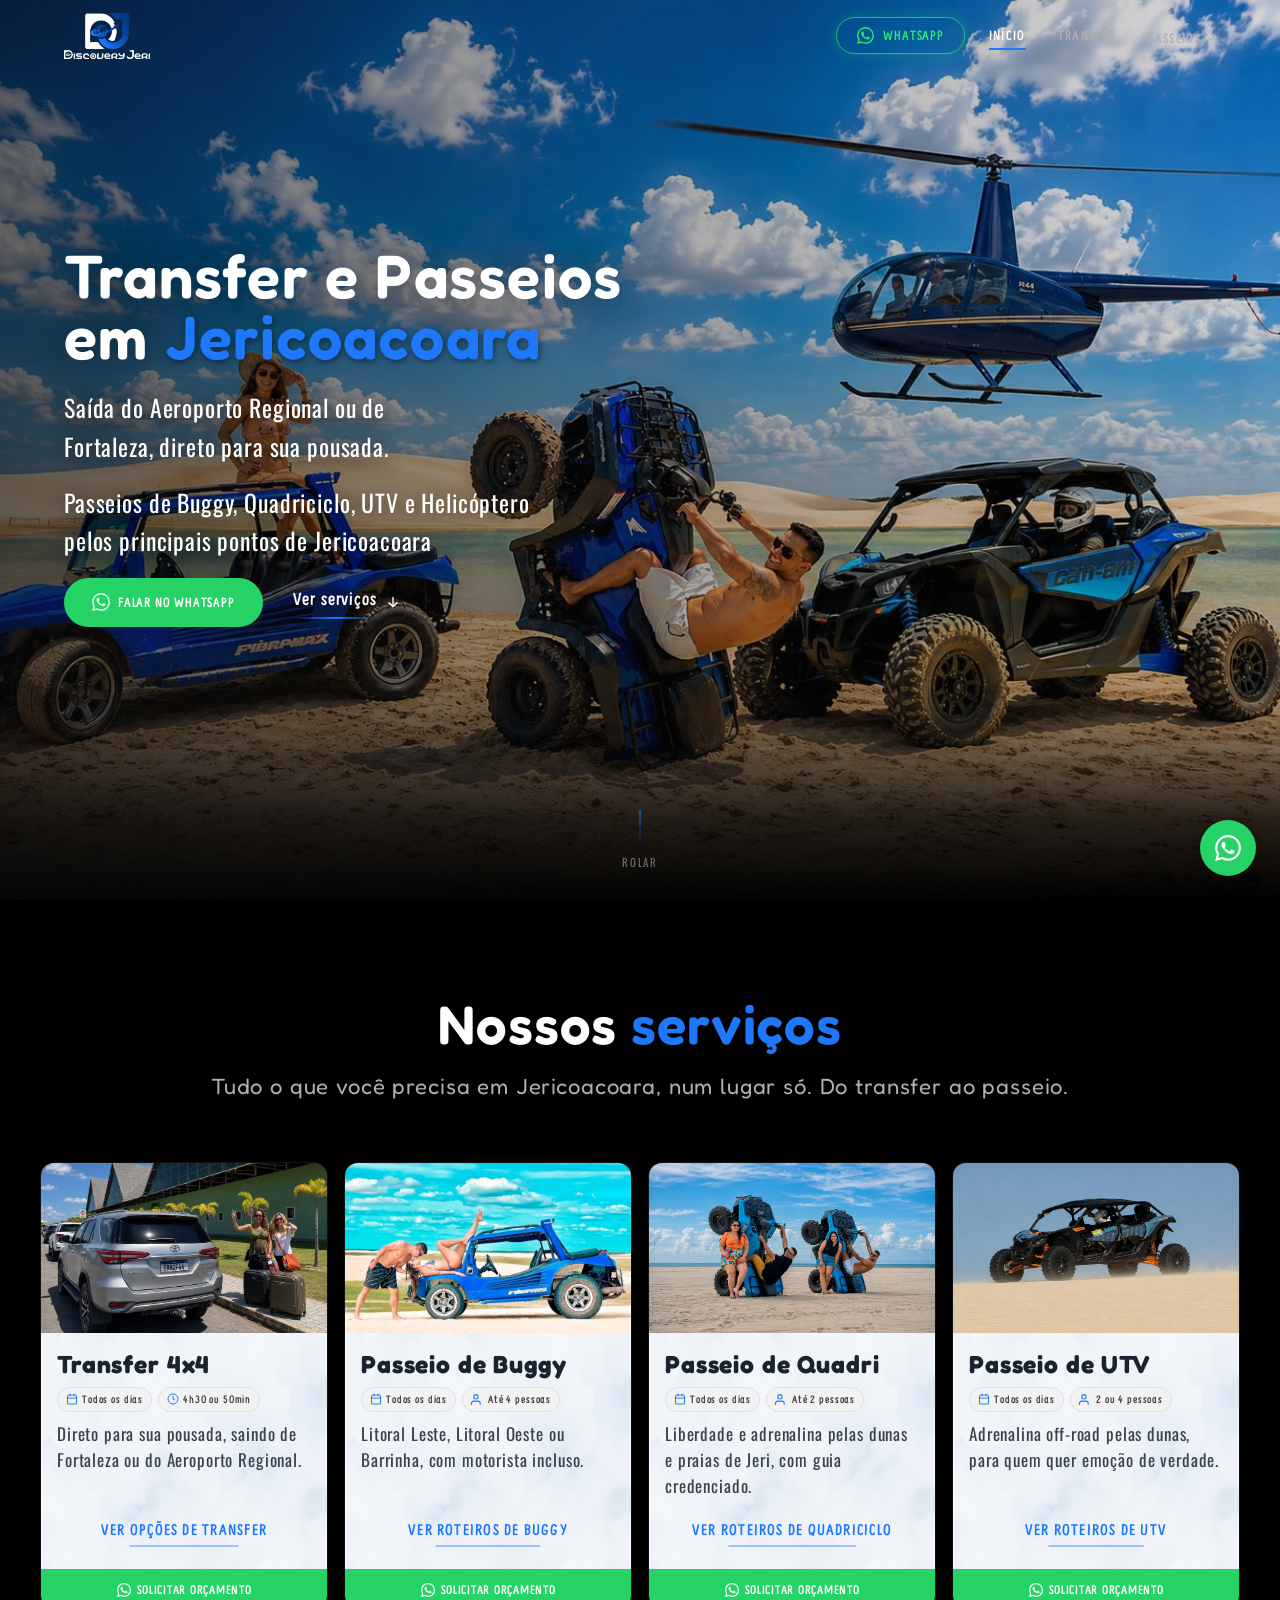
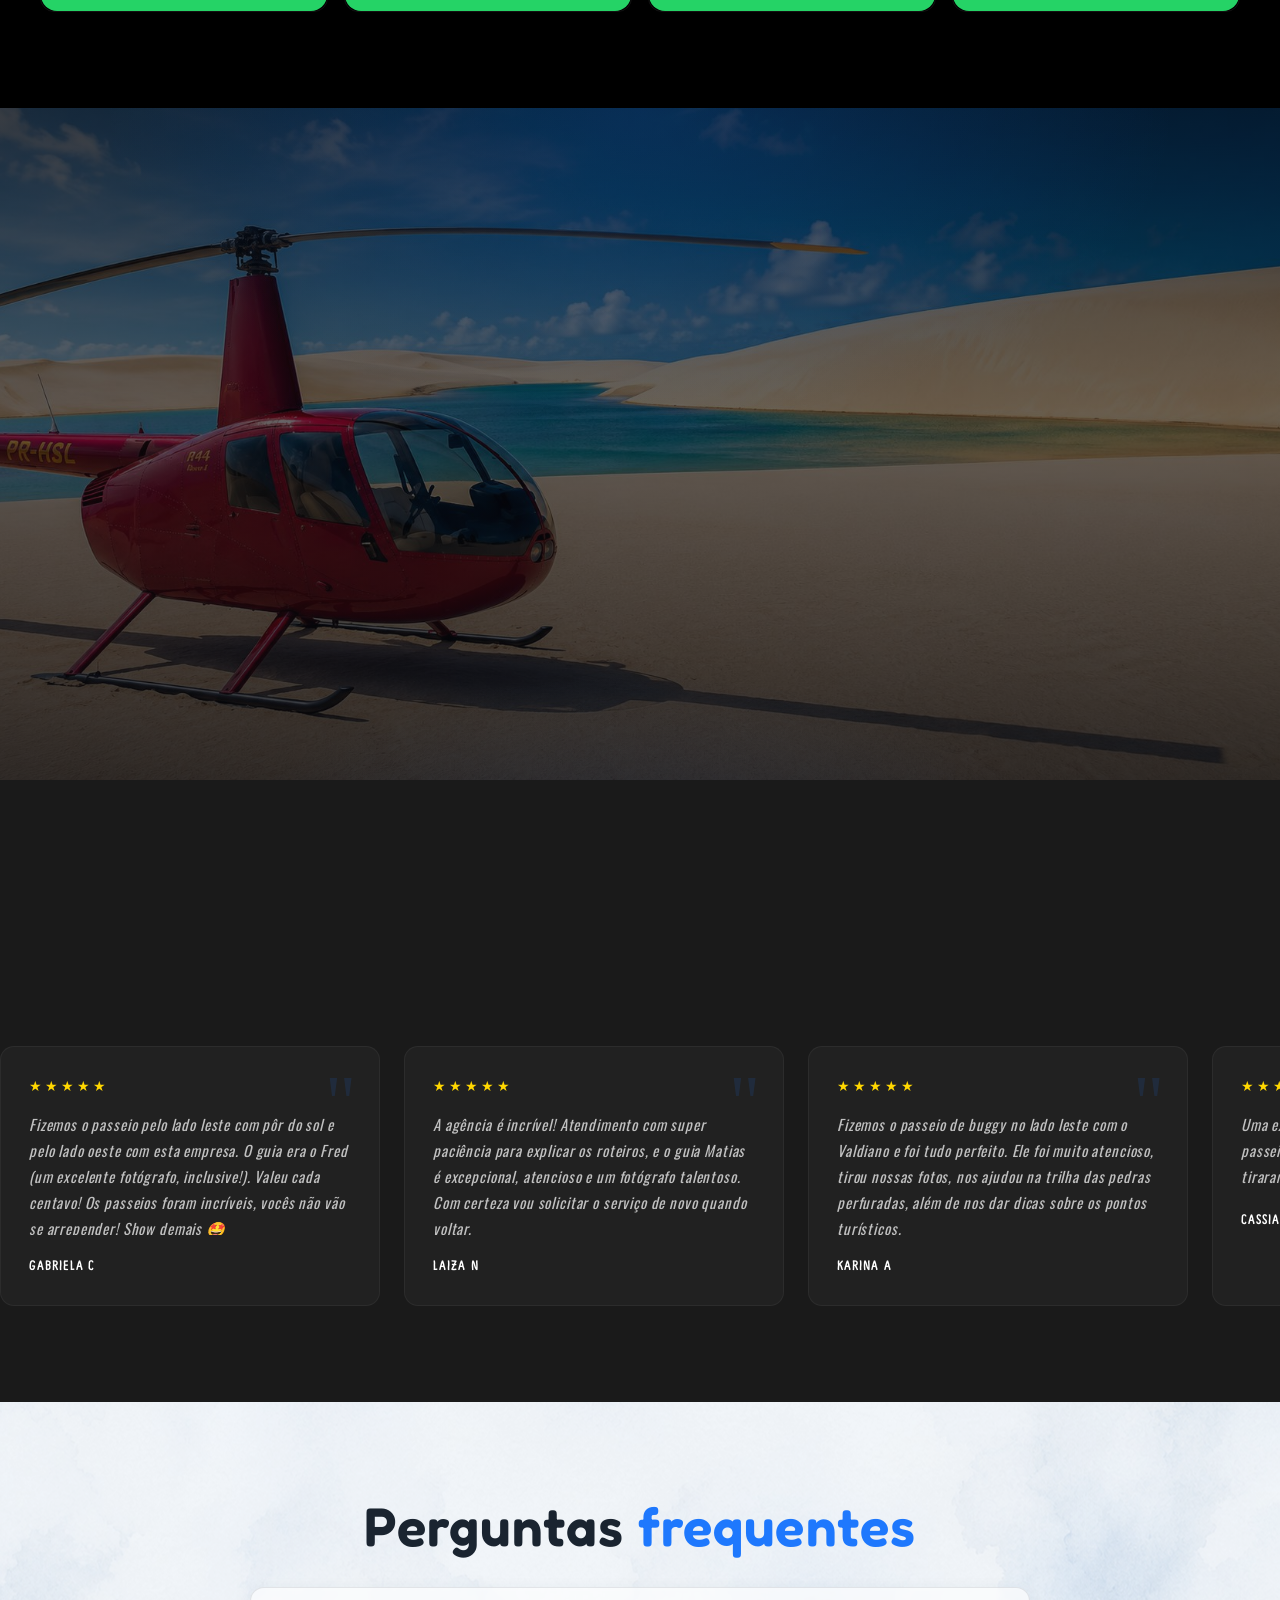
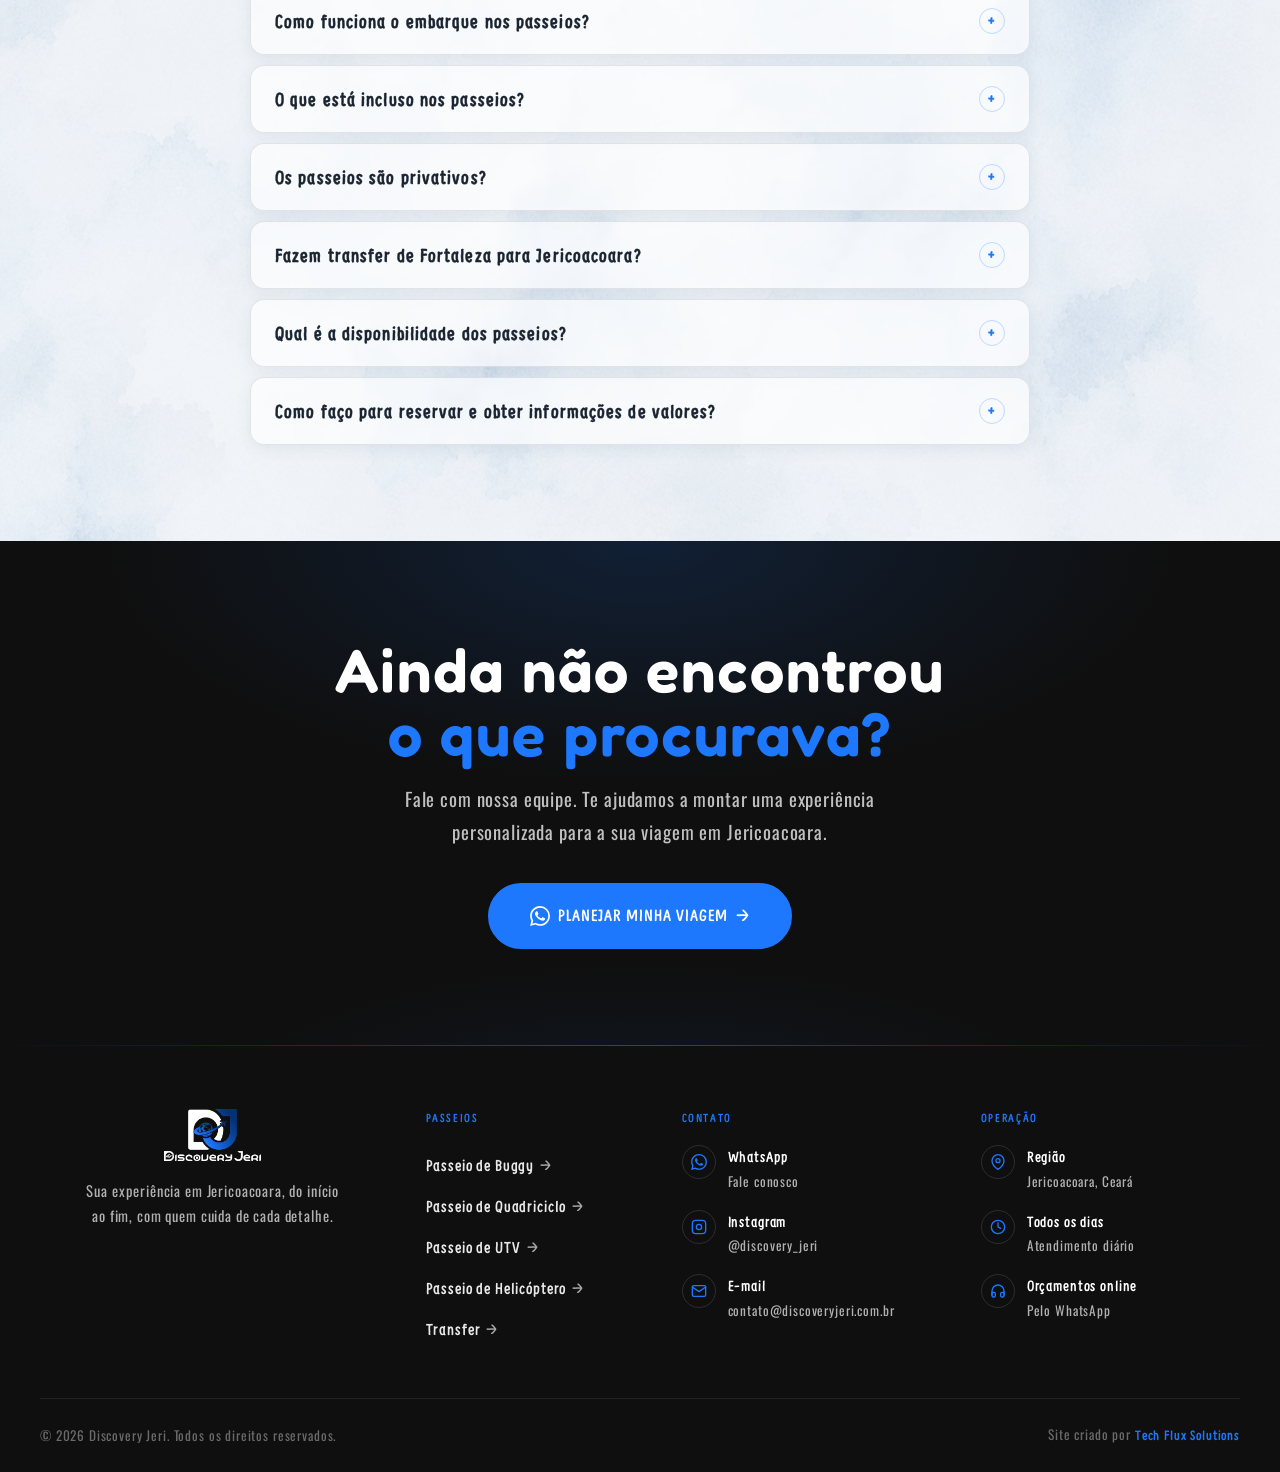
==== commit ec1d2571: "Resume descricao da hero mobile em um unico bloco de 2 linhas, aproxima botao" ====
--- a/index.html
+++ b/index.html
@@ -195,7 +195,7 @@
             Saída do Aeroporto Regional ou de<br>Fortaleza, direto para sua pousada.
           </span>
           <span class="htl-mobile">
-            Saída do Aeroporto JJD ou de Fortaleza<br>direto para sua pousada em Jeri.
+            Transfer do Aeroporto ou Hotel até sua pousada.<br>Passeios de Buggy, Quadriciclo, UTV e Helicóptero.
           </span>
         </p>
         <p class="hero-subtitle hero-subtitle-2">
--- a/css/style.css
+++ b/css/style.css
@@ -3597,10 +3597,10 @@
   /* Hero da index: textos posicionados de forma absoluta, ancorados na altura total da hero (100dvh).
      Evita que o empilhamento de margens infle a altura do bloco centralizado e empurre o titulo pra fora da tela. */
   .hero-index { align-items: flex-start; }
-  .hero-index .hero-content { position: static; padding: 20px 12px 0; }
-  .hero-index .hero-subtitle-1 { position: absolute; left: 12px; right: 12px; top: 34%; margin: 0; }
-  .hero-index .hero-subtitle-2 { position: absolute; left: 12px; right: 12px; top: 62%; margin: 0; }
-  .hero-index .hero-ctas { position: absolute; left: 0; right: 0; top: 73%; margin: 0; }
+  .hero-index .hero-content { position: static; padding: 45px 12px 0; }
+  .hero-index .hero-subtitle-1 { position: absolute; left: 12px; right: 12px; top: 37%; margin: 0; }
+  .hero-index .hero-subtitle-2 { display: none; }
+  .hero-index .hero-ctas { position: absolute; left: 0; right: 0; top: 61%; margin: 0; }
 
   .trust-bar-inner { gap: 20px; }
 
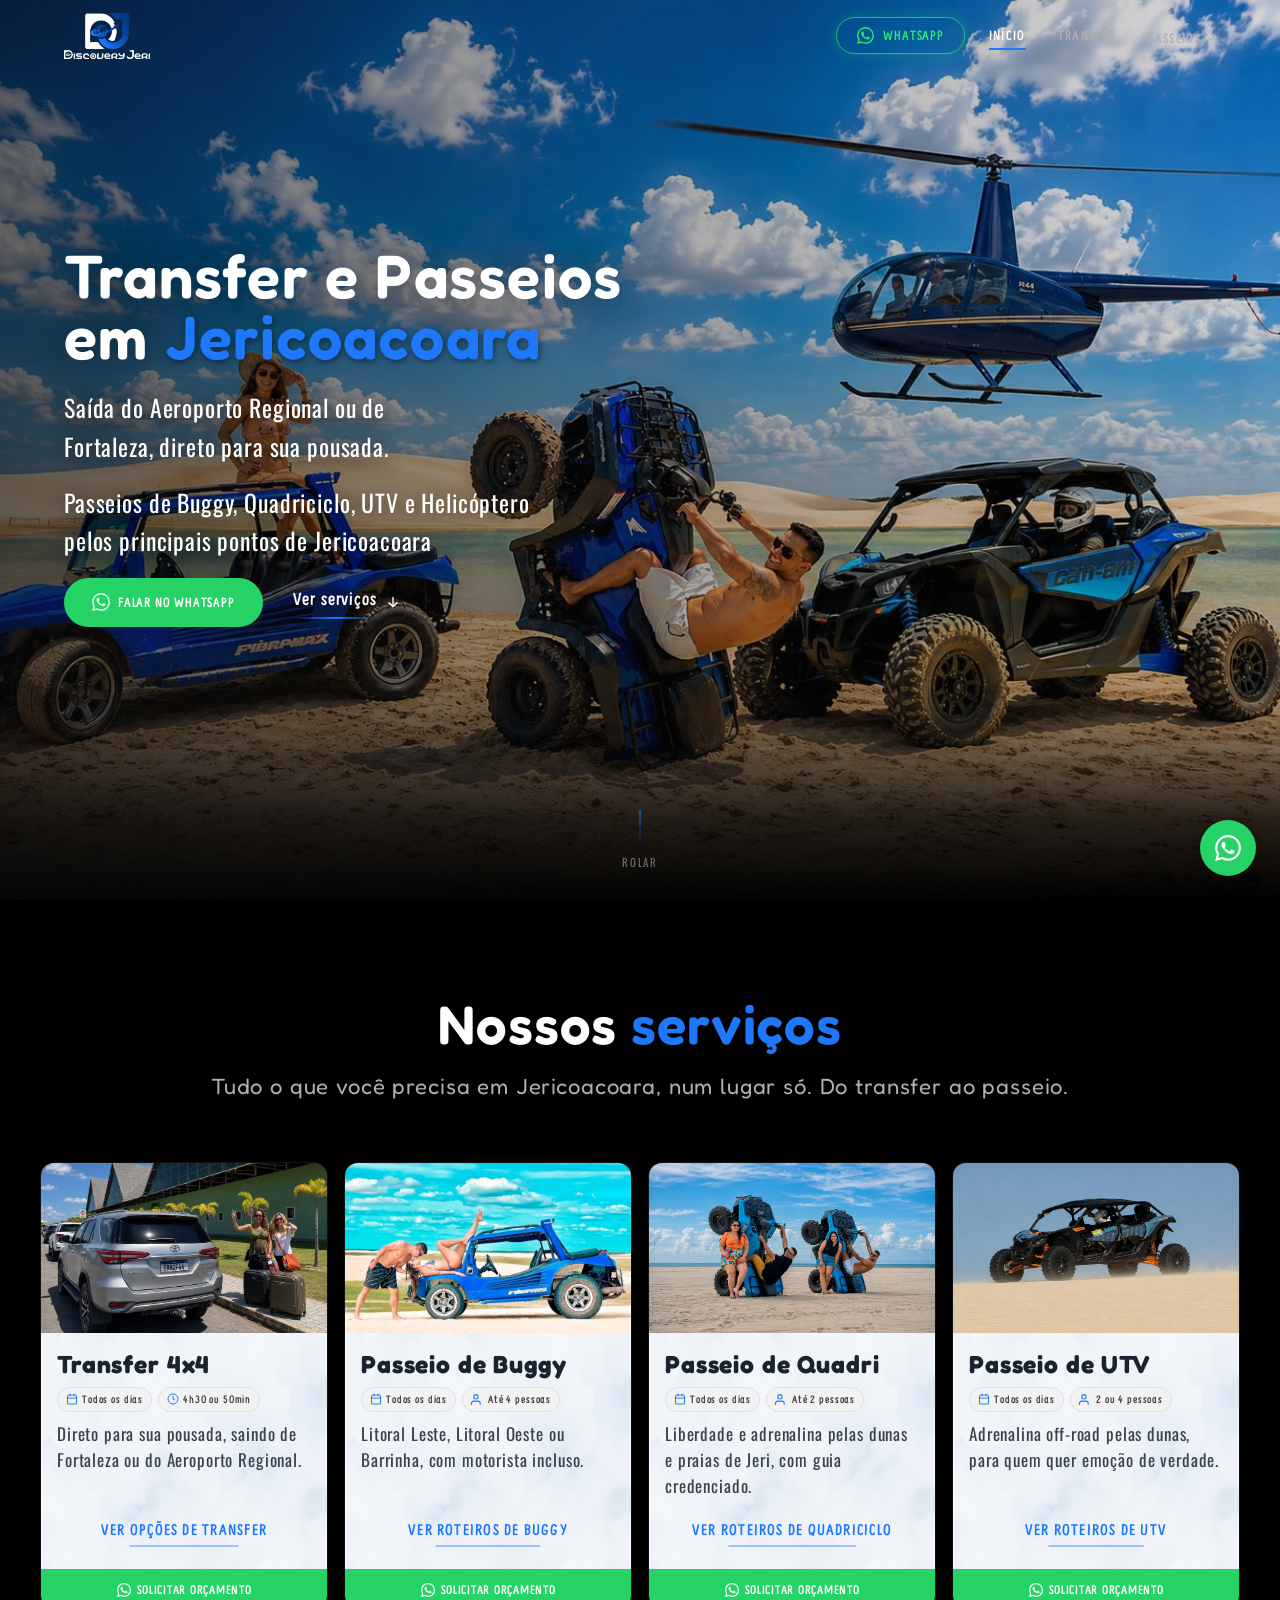
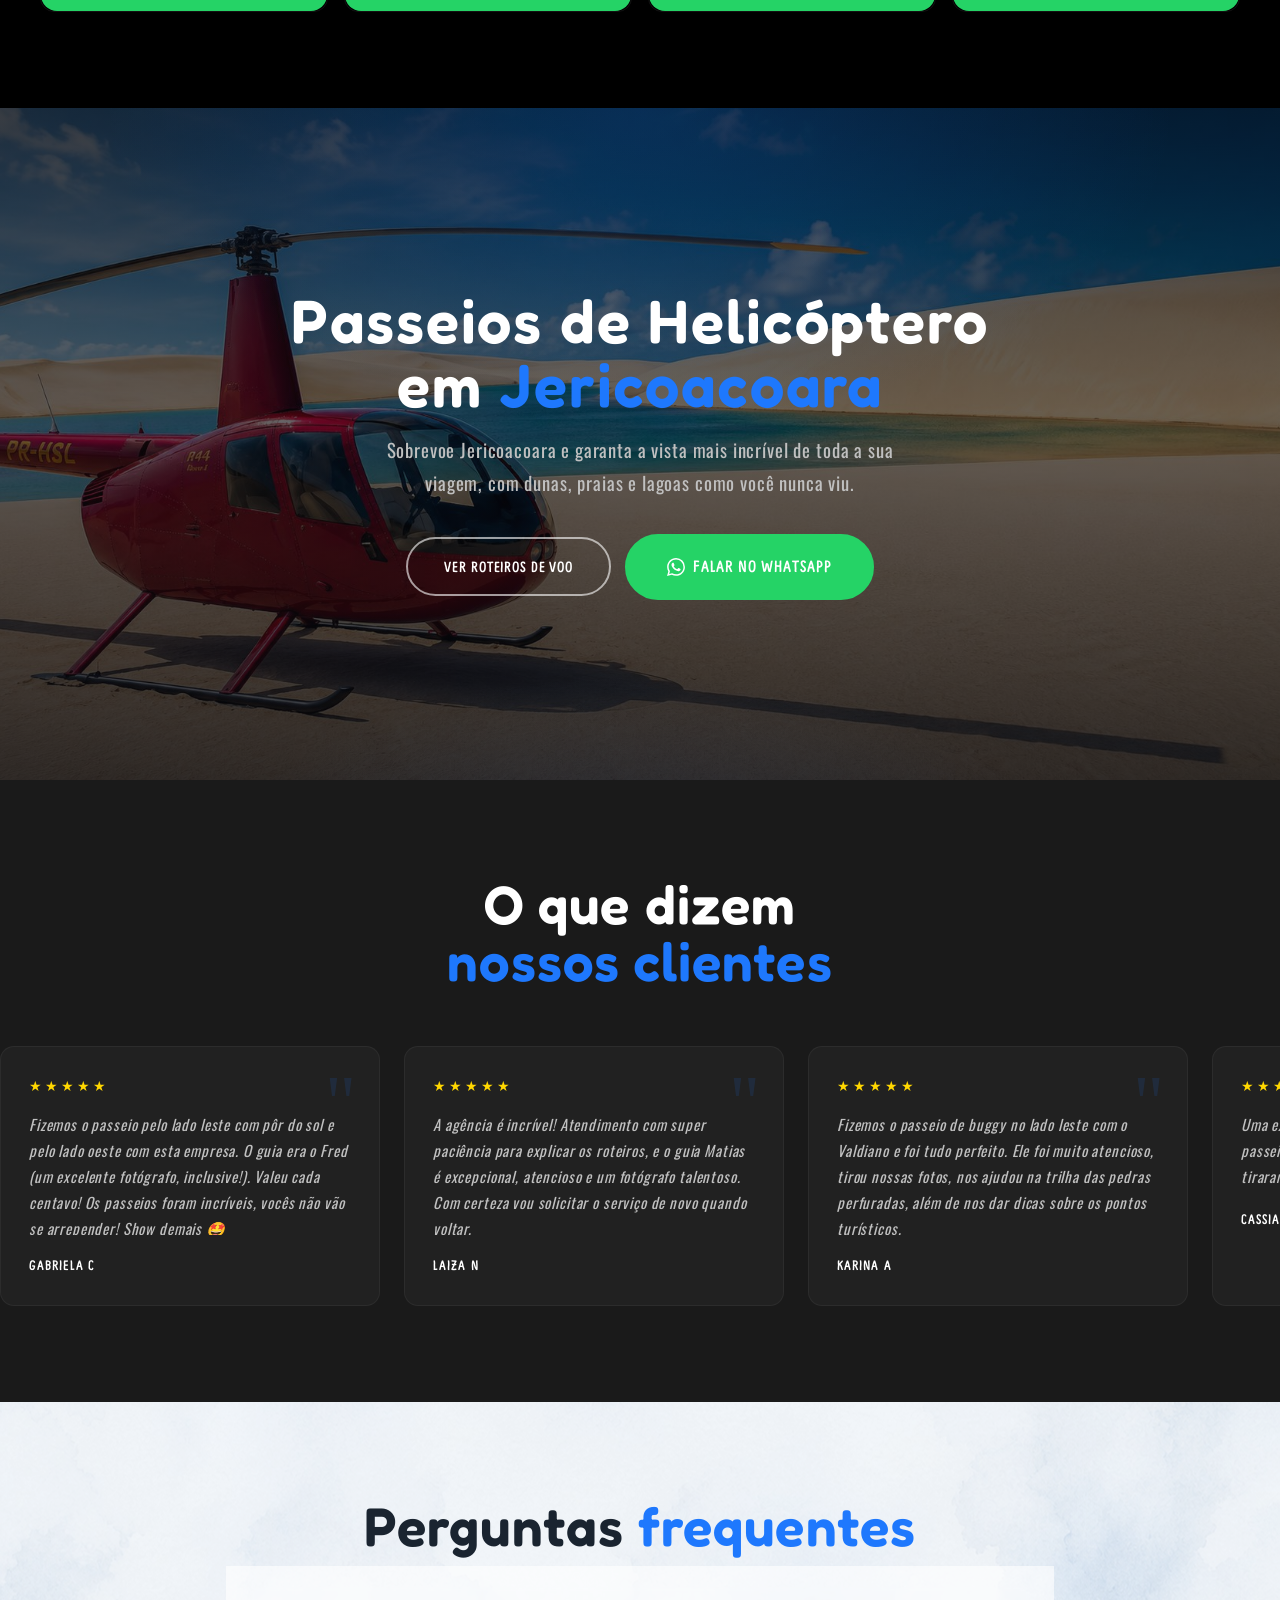
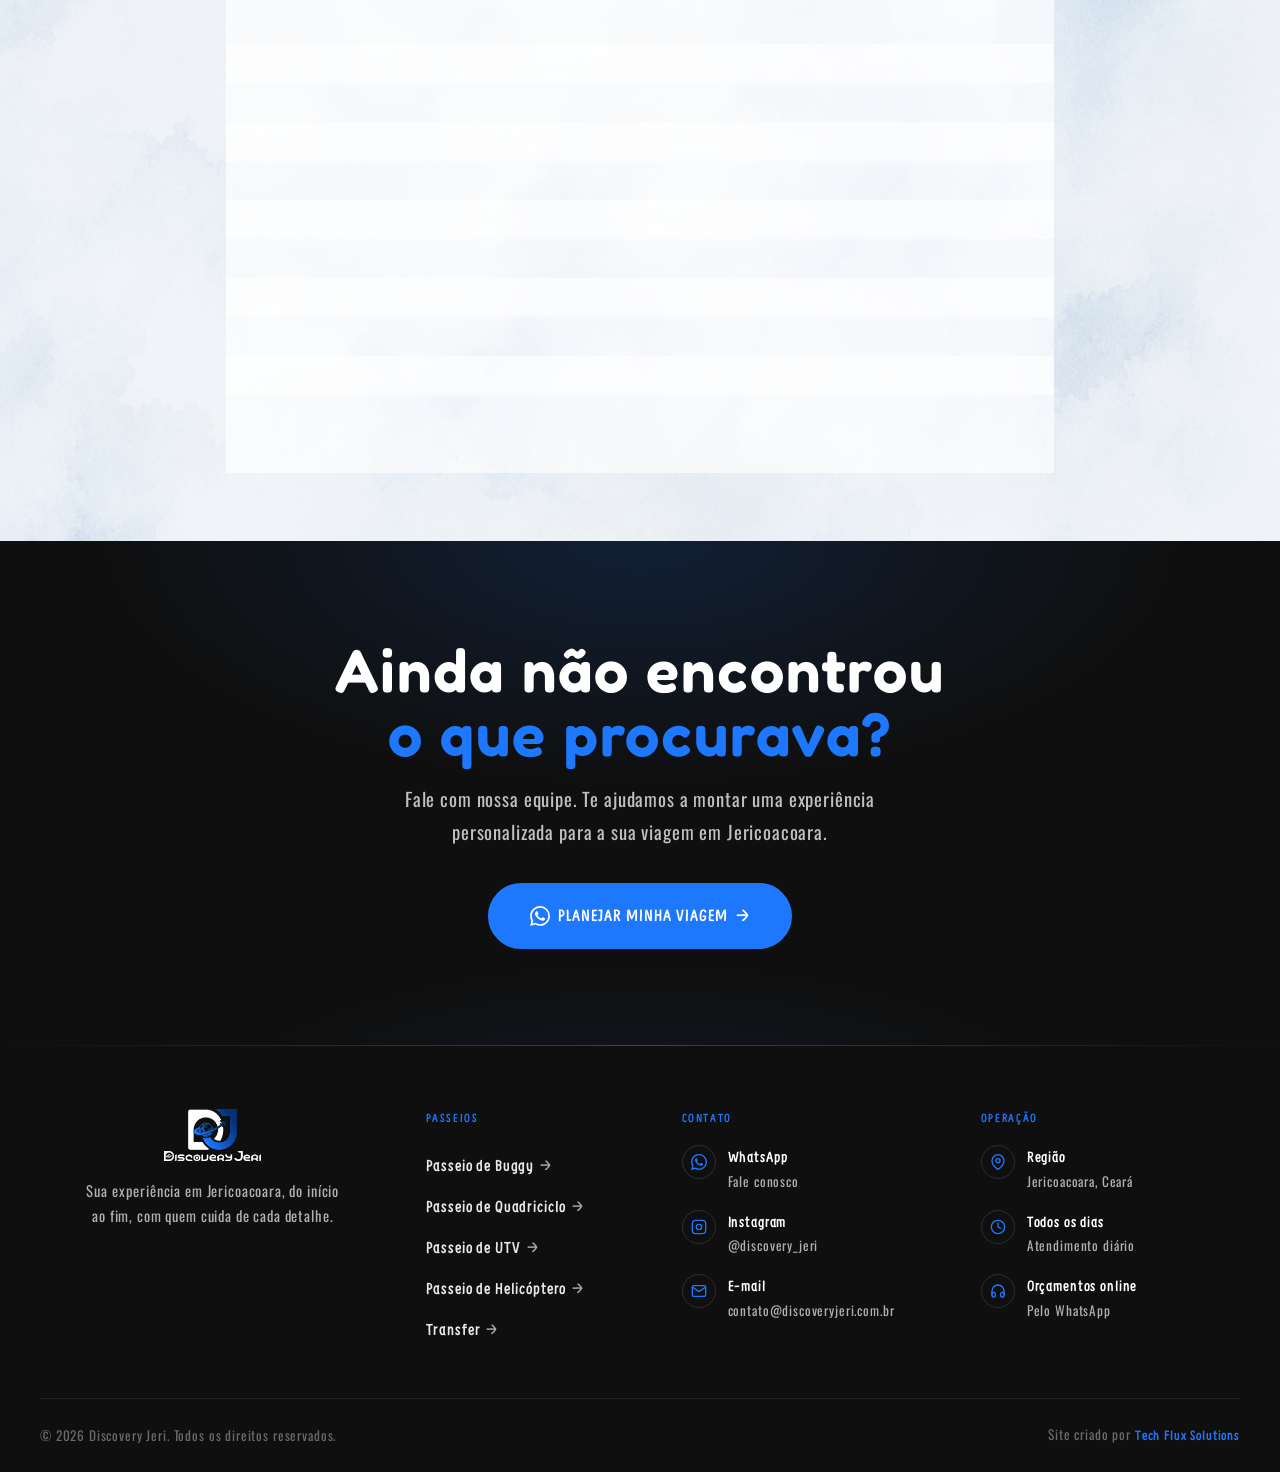
==== commit 0fb4463c: "Redesenha menu mobile: accordion em Passeios, botao WhatsApp fixo embaixo (teste na index)" ====
--- a/index.html
+++ b/index.html
@@ -159,14 +159,30 @@
 
   <!-- Mobile menu -->
   <div class="nav-mobile" id="nav-mobile" role="navigation" aria-label="Menu mobile">
-    <a href="index.html">Início</a>
-    <a href="transfer.html">Transfer</a>
-    <a href="passeios.html">Passeios</a>
-    <a href="passeio-buggy.html" class="nav-mobile-sub">Passeio de Buggy</a>
-    <a href="passeio-quadriciclo.html" class="nav-mobile-sub">Passeio de Quadriciclo</a>
-    <a href="passeio-utv.html" class="nav-mobile-sub">Passeio de UTV</a>
-    <a href="passeio-helicoptero.html" class="nav-mobile-sub">Passeio de Helicóptero</a>
-    <a href="https://wa.me/5588997261472?text=Olá!%20Vim%20pelo%20site%20e%20gostaria%20de%20mais%20informações." class="nav-cta" target="_blank" rel="noopener">Falar no WhatsApp</a>
+    <a href="index.html" class="nav-mobile-row">
+      Início
+      <svg width="18" height="18" viewBox="0 0 24 24" fill="none" stroke="currentColor" stroke-width="2" stroke-linecap="round" stroke-linejoin="round"><polyline points="9 18 15 12 9 6"/></svg>
+    </a>
+    <a href="transfer.html" class="nav-mobile-row">
+      Transfer
+      <svg width="18" height="18" viewBox="0 0 24 24" fill="none" stroke="currentColor" stroke-width="2" stroke-linecap="round" stroke-linejoin="round"><polyline points="9 18 15 12 9 6"/></svg>
+    </a>
+    <button type="button" class="nav-mobile-row nav-mobile-accordion-trigger" id="nav-mobile-passeios-trigger" aria-expanded="false" aria-controls="nav-mobile-passeios-panel">
+      Passeios
+      <svg class="nav-mobile-caret" width="18" height="18" viewBox="0 0 24 24" fill="none" stroke="currentColor" stroke-width="2" stroke-linecap="round" stroke-linejoin="round"><polyline points="6 9 12 15 18 9"/></svg>
+    </button>
+    <div class="nav-mobile-accordion" id="nav-mobile-passeios-panel">
+      <div class="nav-mobile-accordion-inner">
+        <a href="passeio-buggy.html" class="nav-mobile-sub">Passeio de Buggy<svg width="16" height="16" viewBox="0 0 24 24" fill="none" stroke="currentColor" stroke-width="2" stroke-linecap="round" stroke-linejoin="round"><polyline points="9 18 15 12 9 6"/></svg></a>
+        <a href="passeio-quadriciclo.html" class="nav-mobile-sub">Passeio de Quadriciclo<svg width="16" height="16" viewBox="0 0 24 24" fill="none" stroke="currentColor" stroke-width="2" stroke-linecap="round" stroke-linejoin="round"><polyline points="9 18 15 12 9 6"/></svg></a>
+        <a href="passeio-utv.html" class="nav-mobile-sub">Passeio de UTV<svg width="16" height="16" viewBox="0 0 24 24" fill="none" stroke="currentColor" stroke-width="2" stroke-linecap="round" stroke-linejoin="round"><polyline points="9 18 15 12 9 6"/></svg></a>
+        <a href="passeio-helicoptero.html" class="nav-mobile-sub">Passeio de Helicóptero<svg width="16" height="16" viewBox="0 0 24 24" fill="none" stroke="currentColor" stroke-width="2" stroke-linecap="round" stroke-linejoin="round"><polyline points="9 18 15 12 9 6"/></svg></a>
+      </div>
+    </div>
+    <a href="https://wa.me/5588997261472?text=Olá!%20Vim%20pelo%20site%20e%20gostaria%20de%20mais%20informações." class="nav-mobile-whatsapp" target="_blank" rel="noopener">
+      <svg width="18" height="18" viewBox="0 0 24 24" fill="currentColor" aria-hidden="true"><path d="M17.472 14.382c-.297-.149-1.758-.867-2.03-.967-.273-.099-.471-.148-.67.15-.197.297-.767.966-.94 1.164-.173.199-.347.223-.644.075-.297-.15-1.255-.463-2.39-1.475-.883-.788-1.48-1.761-1.653-2.059-.173-.297-.018-.458.13-.606.134-.133.298-.347.446-.52.149-.174.198-.298.298-.497.099-.198.05-.371-.025-.52-.075-.149-.669-1.612-.916-2.207-.242-.579-.487-.5-.669-.51-.173-.008-.371-.01-.57-.01-.198 0-.52.074-.792.372-.272.297-1.04 1.016-1.04 2.479 0 1.462 1.065 2.875 1.213 3.074.149.198 2.096 3.2 5.077 4.487.709.306 1.262.489 1.694.625.712.227 1.36.195 1.871.118.571-.085 1.758-.719 2.006-1.413.248-.694.248-1.289.173-1.413-.074-.124-.272-.198-.57-.347m-5.421 7.403h-.004a9.87 9.87 0 01-5.031-1.378l-.361-.214-3.741.982.998-3.648-.235-.374a9.86 9.86 0 01-1.51-5.26c.001-5.45 4.436-9.884 9.888-9.884 2.64 0 5.122 1.03 6.988 2.898a9.825 9.825 0 012.893 6.994c-.003 5.45-4.437 9.884-9.885 9.884m8.413-18.297A11.815 11.815 0 0012.05 0C5.495 0 .16 5.335.157 11.892c0 2.096.547 4.142 1.588 5.945L.057 24l6.305-1.654a11.882 11.882 0 005.683 1.448h.005c6.554 0 11.89-5.335 11.893-11.893a11.821 11.821 0 00-3.48-8.413z"/></svg>
+      Falar no WhatsApp
+    </a>
   </div>
 
   <main>
@@ -656,6 +672,17 @@
       });
     });
 
+    // Accordion "Passeios" no menu mobile
+    const passeiosTrigger = document.getElementById('nav-mobile-passeios-trigger');
+    const passeiosPanel = document.getElementById('nav-mobile-passeios-panel');
+    if (passeiosTrigger && passeiosPanel) {
+      passeiosTrigger.addEventListener('click', () => {
+        const isOpen = passeiosPanel.classList.toggle('open');
+        passeiosTrigger.classList.toggle('open', isOpen);
+        passeiosTrigger.setAttribute('aria-expanded', isOpen);
+      });
+    }
+
     // FAQ accordion
     document.querySelectorAll('.faq-question').forEach(btn => {
       btn.addEventListener('click', () => {
--- a/css/style.css
+++ b/css/style.css
@@ -1042,14 +1042,22 @@
   transform: translateX(-50%) translateY(0);
 }
 .nav-mobile-sub {
-  padding-left: 20px !important;
-  font-size: 0.78rem !important;
-  color: var(--text-800) !important;
-}
-.nav-mobile-sub::before {
-  content: '— ';
-  opacity: 0.6;
-}
+  display: flex;
+  align-items: center;
+  justify-content: space-between;
+  gap: 10px;
+  padding: 14px 16px;
+  font-size: 0.82rem;
+  font-weight: 600;
+  text-transform: none;
+  letter-spacing: normal;
+  color: var(--text-500);
+  border-bottom: 1px solid rgba(255,255,255,0.06);
+  transition: color var(--transition);
+}
+.nav-mobile-sub:last-child { border-bottom: none; }
+.nav-mobile-sub:hover { color: var(--accent); }
+.nav-mobile-sub svg { flex-shrink: 0; opacity: 0.45; }
 
 .nav-cta {
   display: inline-flex;
@@ -1129,32 +1137,69 @@
   position: fixed;
   top: var(--nav-height);
   left: 0; right: 0;
+  bottom: 0;
   background: var(--bg-900);
   border-bottom: 1px solid var(--accent-border);
   padding: 24px;
   flex-direction: column;
   gap: 4px;
   z-index: 999;
+  overflow-y: auto;
 }
 .nav-mobile.open { display: flex; }
-.nav-mobile a {
+.nav-mobile-row {
+  display: flex;
+  align-items: center;
+  justify-content: space-between;
+  gap: 10px;
+  width: 100%;
+  background: none;
+  border: none;
+  font-family: inherit;
   font-size: 0.9rem;
   font-weight: 700;
   text-transform: uppercase;
   letter-spacing: 0.1em;
   color: var(--text-500);
-  padding: 14px 0;
-  border-bottom: 1px solid rgba(255,255,255,0.05);
+  padding: 16px 4px;
+  border-bottom: 1px solid rgba(255,255,255,0.08);
+  text-align: left;
+  cursor: pointer;
   transition: color var(--transition);
 }
-.nav-mobile a:last-child { border-bottom: none; }
-.nav-mobile a:hover { color: var(--accent); }
-.nav-mobile .nav-cta {
-  margin-top: 8px;
-  text-align: center;
-  padding: 14px 20px;
-  border-bottom: none;
-}
+.nav-mobile-row:hover { color: var(--accent); }
+.nav-mobile-row svg { flex-shrink: 0; opacity: 0.5; }
+.nav-mobile-accordion-trigger .nav-mobile-caret { transition: transform 0.25s ease; }
+.nav-mobile-accordion-trigger.open .nav-mobile-caret { transform: rotate(180deg); }
+.nav-mobile-accordion {
+  display: grid;
+  grid-template-rows: 0fr;
+  transition: grid-template-rows 0.25s ease;
+}
+.nav-mobile-accordion.open { grid-template-rows: 1fr; }
+.nav-mobile-accordion-inner {
+  overflow: hidden;
+  background: rgba(255,255,255,0.04);
+  border-radius: 14px;
+  margin: 6px 0 10px;
+}
+.nav-mobile-whatsapp {
+  margin-top: auto;
+  display: flex;
+  align-items: center;
+  justify-content: center;
+  gap: 9px;
+  background: #2BE96F;
+  color: #06170d !important;
+  font-size: 0.85rem;
+  font-weight: 700;
+  letter-spacing: 0.06em;
+  text-transform: uppercase;
+  padding: 16px 20px;
+  border-radius: var(--radius-pill);
+  box-shadow: 0 0 20px rgba(43, 233, 111, 0.35);
+}
+.nav-mobile-whatsapp svg { flex-shrink: 0; }
 
 /* ============ BUTTONS ============ */
 .btn {
@@ -1618,6 +1663,16 @@
   }
   .hero.hero-split .hero-split-left .hero-ctas { align-self: center; }
   .hero-split-left a.hero-link-hide-mobile { display: none; }
+  .hero-split-left .hero-subtitle-passeios { font-size: clamp(1rem, 4.4vw, 1.3rem); margin-top: 330px; }
+  .hero-passeios .hero-split-left.hero-split-left-top { padding-top: calc(var(--nav-height) + 25px); }
+  .hero-split-left a.hero-link-hide-mobile-passeios { visibility: hidden; pointer-events: none; }
+  .hero-split-left .hero-ctas-passeios { margin-top: 14px; }
+  .hero-passeios .hero-overlay {
+    background:
+      linear-gradient(to bottom, rgba(0,0,0,0.6) 0%, rgba(0,0,0,0.45) 20%, rgba(0,0,0,0.22) 30%, transparent 40%),
+      linear-gradient(to right, rgba(6,8,14,0.82) 0%, rgba(6,8,14,0.5) 30%, rgba(6,8,14,0.15) 55%, transparent 72%),
+      linear-gradient(to bottom, transparent 74%, rgba(0,0,0,0.35) 82%, rgba(0,0,0,0.80) 91%, rgba(0,0,0,1) 100%);
+  }
   .hero-ctas-lower-mobile { --hero-ctas-mt: 235px; }
   .hero-ctas-lower-mobile.hero-ctas-lower-mobile-heli { --hero-ctas-mt: 70px; }
   .hero-ctas-lower-mobile.hero-ctas-lower-mobile-buggy { --hero-ctas-mt: 40px; }
@@ -1693,6 +1748,7 @@
   gap: 14px;
   flex-wrap: wrap;
 }
+.hero-ctas-passeios { margin-top: 32px; }
 .hero-split-left .hero-ctas {
   display: inline-flex;
   align-self: flex-start;
@@ -3590,7 +3646,7 @@
 
   .hero-content { text-align: center; padding-left: 12px; padding-right: 12px; }
   .hero-title { font-size: clamp(1.8rem, 9vw, 2.4rem); }
-  .hero-content .hero-subtitle { font-size: clamp(1.4rem, 5vw, 1.75rem); max-width: none; }
+  .hero-content .hero-subtitle { font-size: clamp(1.05rem, 4.7vw, 1.45rem); max-width: none; }
   .hero-ctas  { flex-direction: column; justify-content: center; }
   .hero-ctas a.hero-link-hide-mobile { visibility: hidden; pointer-events: none; }
 
@@ -3598,9 +3654,15 @@
      Evita que o empilhamento de margens infle a altura do bloco centralizado e empurre o titulo pra fora da tela. */
   .hero-index { align-items: flex-start; }
   .hero-index .hero-content { position: static; padding: 45px 12px 0; }
-  .hero-index .hero-subtitle-1 { position: absolute; left: 12px; right: 12px; top: 37%; margin: 0; }
+  .hero-index .hero-subtitle-1 { position: absolute; left: 3px; right: 3px; top: 71%; margin: 0; }
   .hero-index .hero-subtitle-2 { display: none; }
-  .hero-index .hero-ctas { position: absolute; left: 0; right: 0; top: 61%; margin: 0; }
+  .hero-index .hero-ctas { position: absolute; left: 0; right: 0; top: 82%; margin: 0; }
+  .hero-index .hero-overlay {
+    background:
+      linear-gradient(to bottom, rgba(0,0,0,0.55) 0%, rgba(0,0,0,0.4) 20%, rgba(0,0,0,0.18) 28%, transparent 38%),
+      linear-gradient(to right, rgba(10,10,10,0.60) 0%, rgba(10,10,10,0.30) 45%, rgba(10,10,10,0.05) 100%),
+      linear-gradient(to bottom, transparent 74%, rgba(0,0,0,0.35) 82%, rgba(0,0,0,0.80) 91%, rgba(0,0,0,1) 100%);
+  }
 
   .trust-bar-inner { gap: 20px; }
 
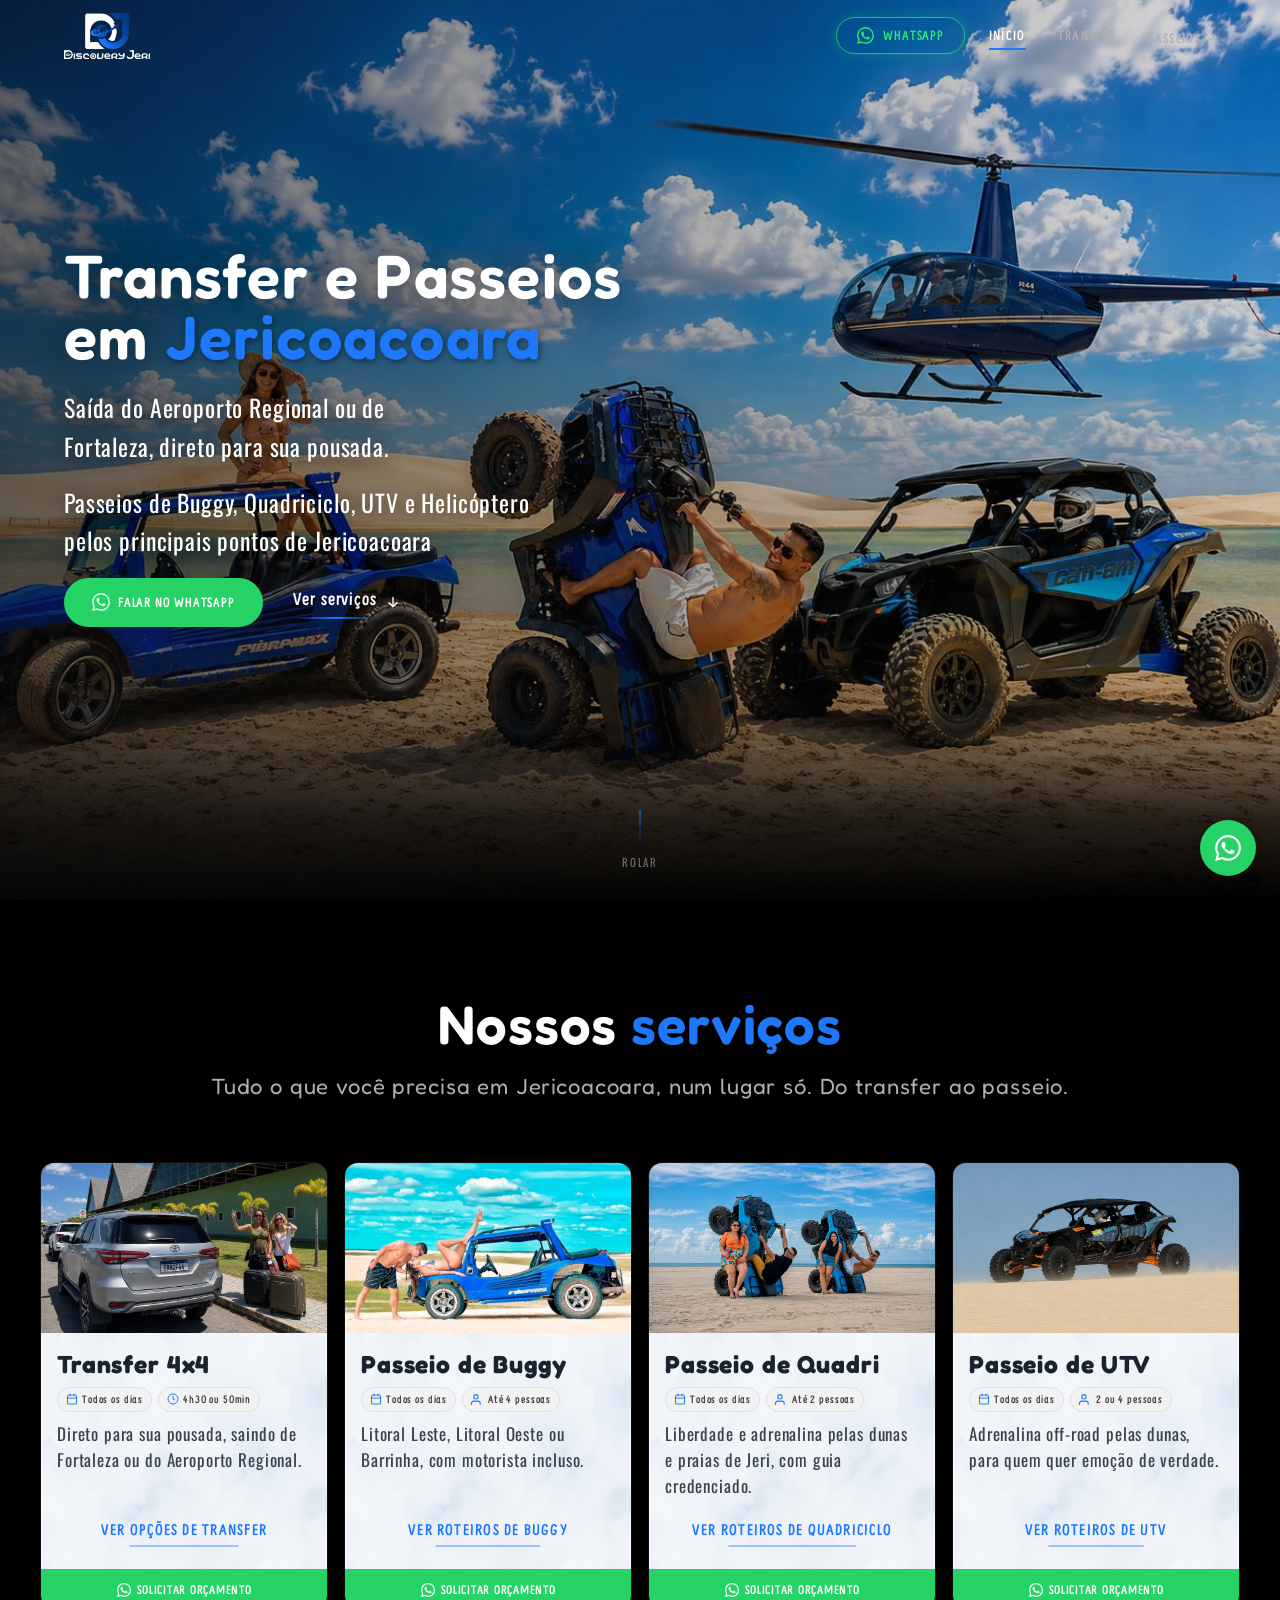
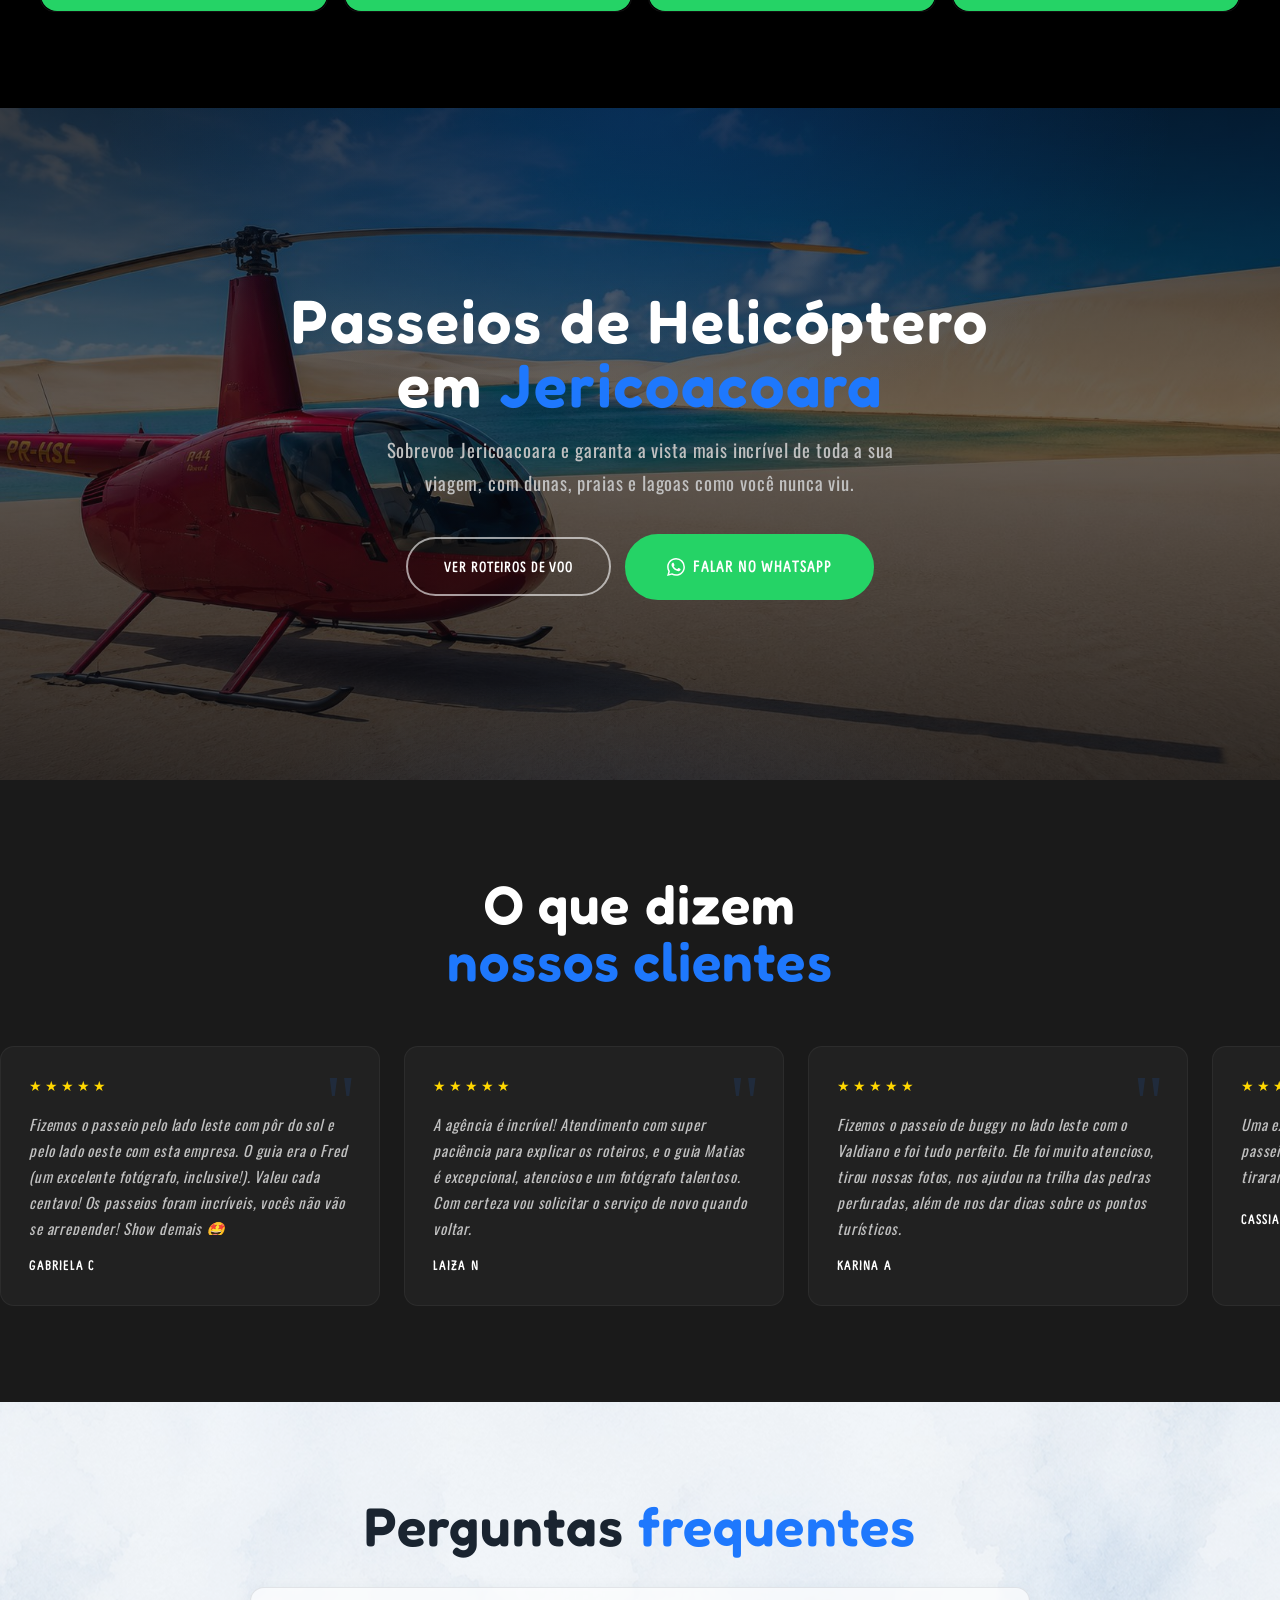
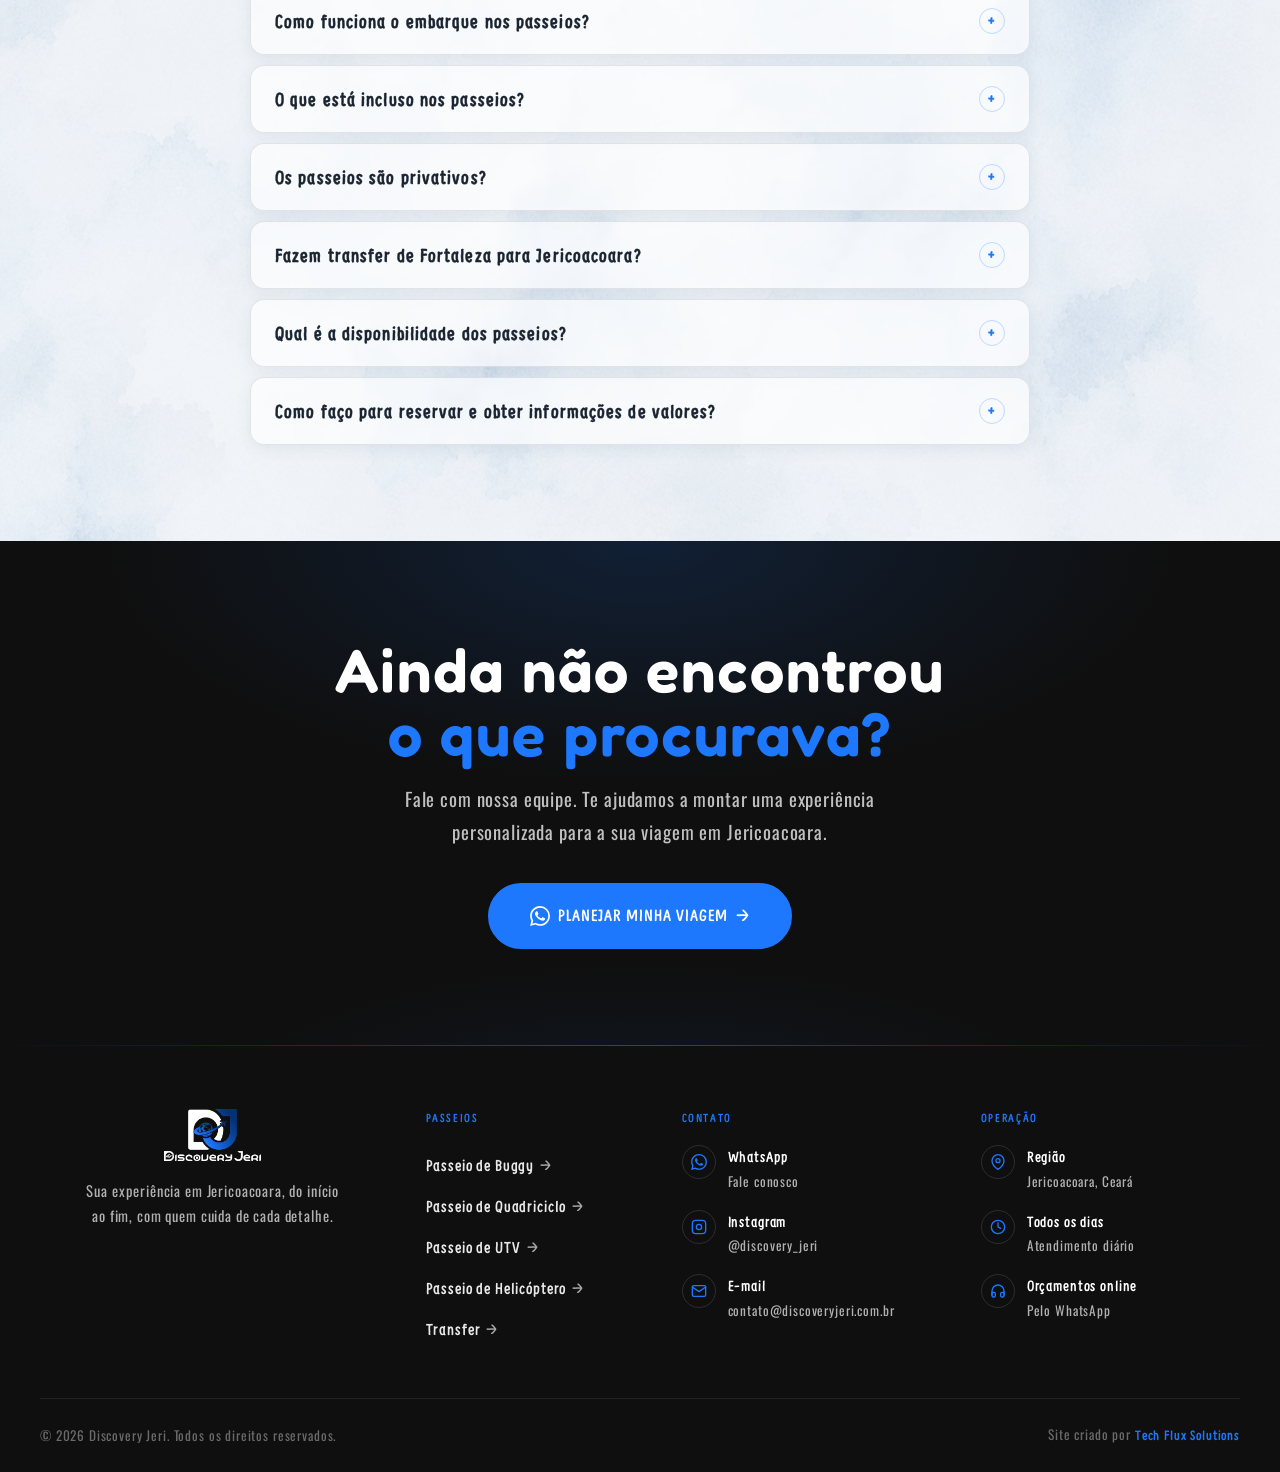
==== commit 23cf01bf: "Aumenta fonte do menu mobile e deixa Passeios sempre expandido (sem accordion)" ====
--- a/index.html
+++ b/index.html
@@ -167,11 +167,11 @@
       Transfer
       <svg width="18" height="18" viewBox="0 0 24 24" fill="none" stroke="currentColor" stroke-width="2" stroke-linecap="round" stroke-linejoin="round"><polyline points="9 18 15 12 9 6"/></svg>
     </a>
-    <button type="button" class="nav-mobile-row nav-mobile-accordion-trigger" id="nav-mobile-passeios-trigger" aria-expanded="false" aria-controls="nav-mobile-passeios-panel">
+    <a href="passeios.html" class="nav-mobile-row">
       Passeios
-      <svg class="nav-mobile-caret" width="18" height="18" viewBox="0 0 24 24" fill="none" stroke="currentColor" stroke-width="2" stroke-linecap="round" stroke-linejoin="round"><polyline points="6 9 12 15 18 9"/></svg>
-    </button>
-    <div class="nav-mobile-accordion" id="nav-mobile-passeios-panel">
+      <svg width="18" height="18" viewBox="0 0 24 24" fill="none" stroke="currentColor" stroke-width="2" stroke-linecap="round" stroke-linejoin="round"><polyline points="6 9 12 15 18 9"/></svg>
+    </a>
+    <div class="nav-mobile-accordion">
       <div class="nav-mobile-accordion-inner">
         <a href="passeio-buggy.html" class="nav-mobile-sub">Passeio de Buggy<svg width="16" height="16" viewBox="0 0 24 24" fill="none" stroke="currentColor" stroke-width="2" stroke-linecap="round" stroke-linejoin="round"><polyline points="9 18 15 12 9 6"/></svg></a>
         <a href="passeio-quadriciclo.html" class="nav-mobile-sub">Passeio de Quadriciclo<svg width="16" height="16" viewBox="0 0 24 24" fill="none" stroke="currentColor" stroke-width="2" stroke-linecap="round" stroke-linejoin="round"><polyline points="9 18 15 12 9 6"/></svg></a>
@@ -672,17 +672,6 @@
       });
     });
 
-    // Accordion "Passeios" no menu mobile
-    const passeiosTrigger = document.getElementById('nav-mobile-passeios-trigger');
-    const passeiosPanel = document.getElementById('nav-mobile-passeios-panel');
-    if (passeiosTrigger && passeiosPanel) {
-      passeiosTrigger.addEventListener('click', () => {
-        const isOpen = passeiosPanel.classList.toggle('open');
-        passeiosTrigger.classList.toggle('open', isOpen);
-        passeiosTrigger.setAttribute('aria-expanded', isOpen);
-      });
-    }
-
     // FAQ accordion
     document.querySelectorAll('.faq-question').forEach(btn => {
       btn.addEventListener('click', () => {
--- a/css/style.css
+++ b/css/style.css
@@ -1047,7 +1047,7 @@
   justify-content: space-between;
   gap: 10px;
   padding: 14px 16px;
-  font-size: 0.82rem;
+  font-size: 0.95rem;
   font-weight: 600;
   text-transform: none;
   letter-spacing: normal;
@@ -1156,10 +1156,10 @@
   background: none;
   border: none;
   font-family: inherit;
-  font-size: 0.9rem;
-  font-weight: 700;
-  text-transform: uppercase;
-  letter-spacing: 0.1em;
+  font-size: 1.05rem;
+  font-weight: 700;
+  text-transform: uppercase;
+  letter-spacing: 0.08em;
   color: var(--text-500);
   padding: 16px 4px;
   border-bottom: 1px solid rgba(255,255,255,0.08);
@@ -1169,14 +1169,10 @@
 }
 .nav-mobile-row:hover { color: var(--accent); }
 .nav-mobile-row svg { flex-shrink: 0; opacity: 0.5; }
-.nav-mobile-accordion-trigger .nav-mobile-caret { transition: transform 0.25s ease; }
-.nav-mobile-accordion-trigger.open .nav-mobile-caret { transform: rotate(180deg); }
 .nav-mobile-accordion {
   display: grid;
-  grid-template-rows: 0fr;
-  transition: grid-template-rows 0.25s ease;
-}
-.nav-mobile-accordion.open { grid-template-rows: 1fr; }
+  grid-template-rows: 1fr;
+}
 .nav-mobile-accordion-inner {
   overflow: hidden;
   background: rgba(255,255,255,0.04);
@@ -1191,7 +1187,7 @@
   gap: 9px;
   background: #2BE96F;
   color: #06170d !important;
-  font-size: 0.85rem;
+  font-size: 0.98rem;
   font-weight: 700;
   letter-spacing: 0.06em;
   text-transform: uppercase;
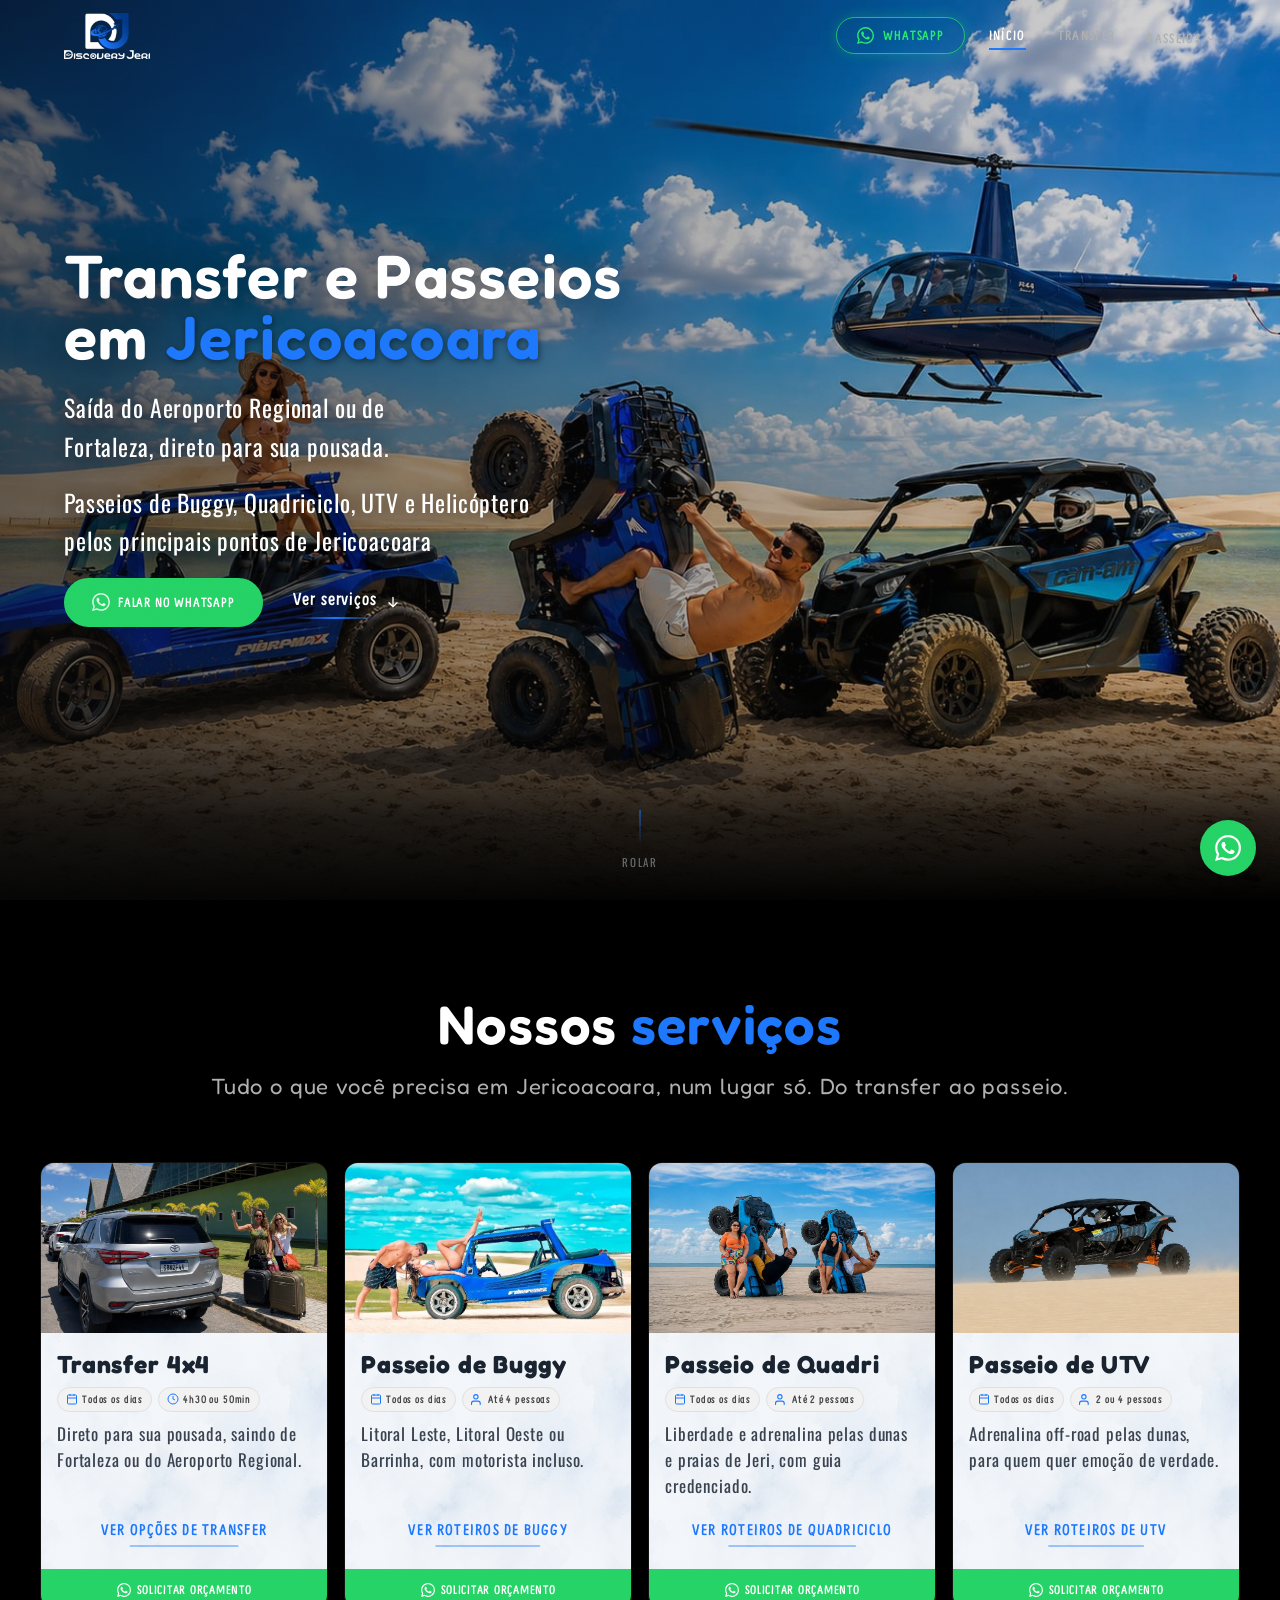
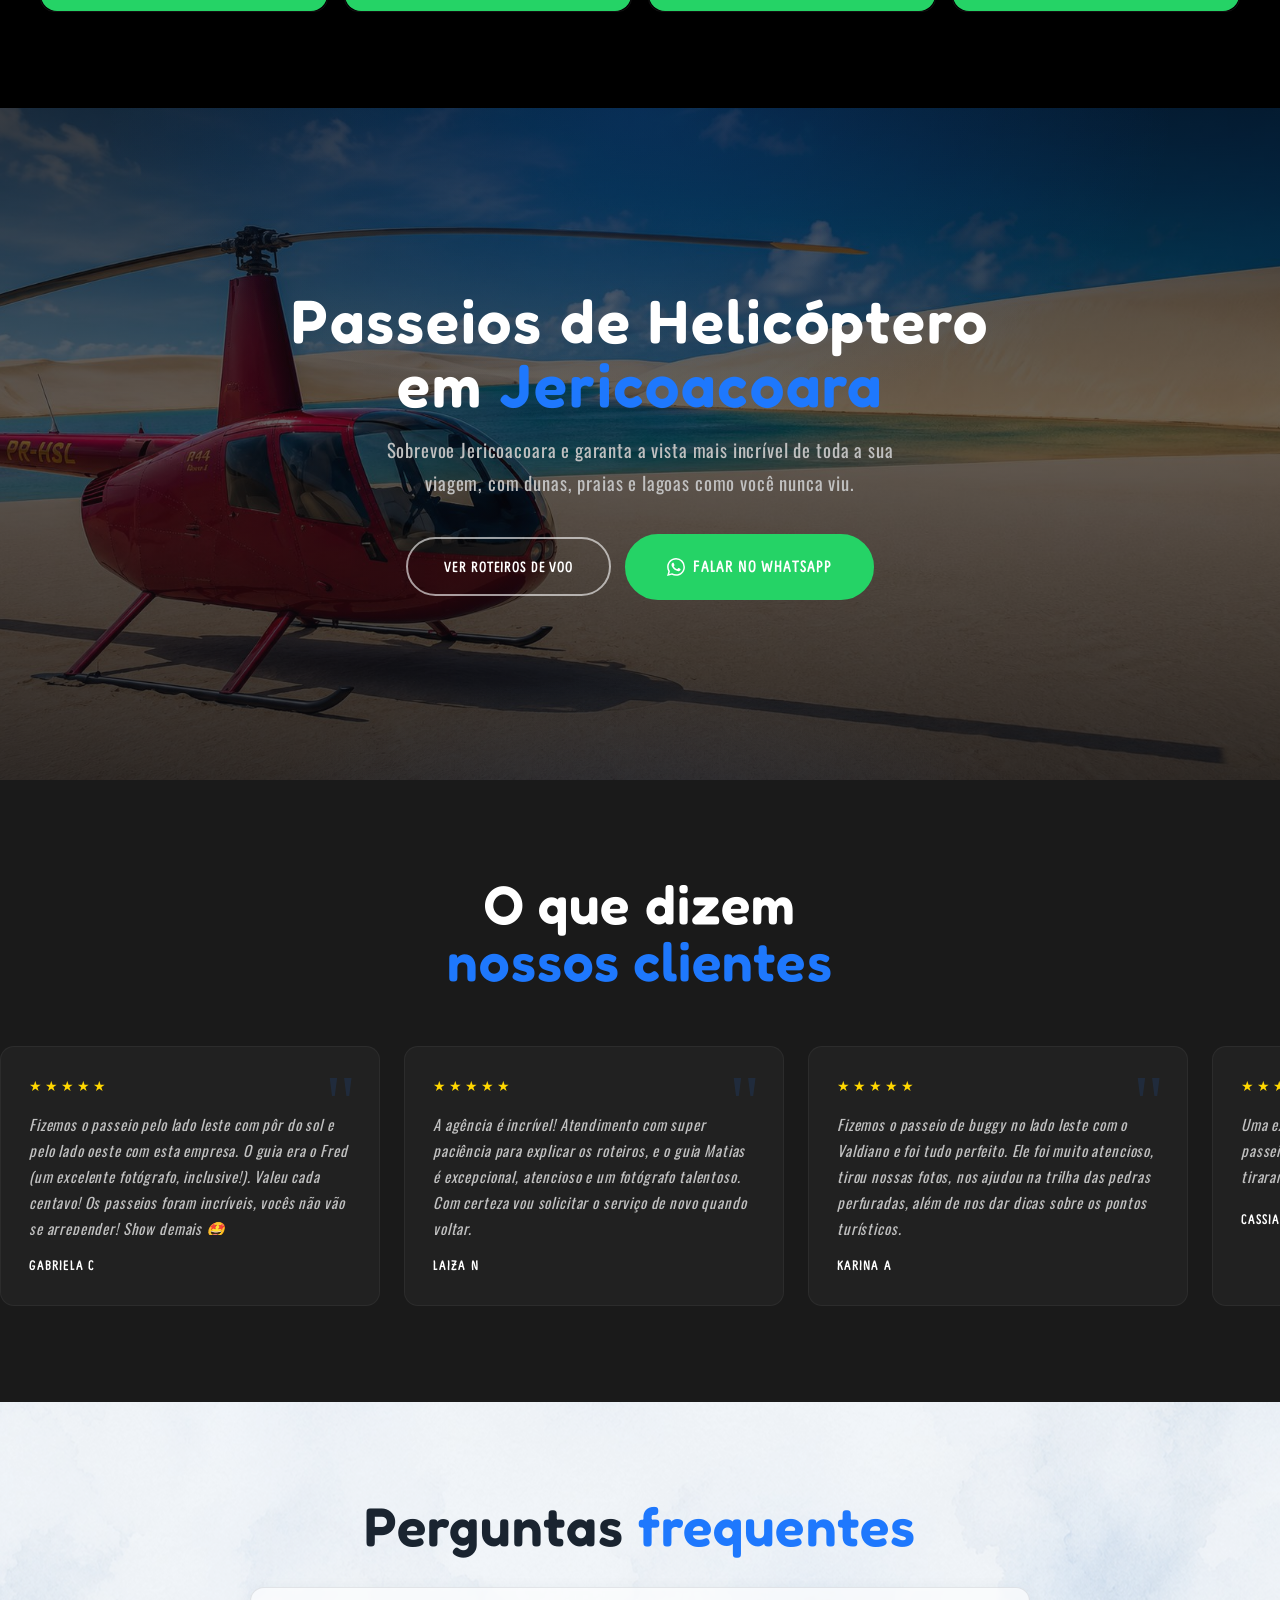
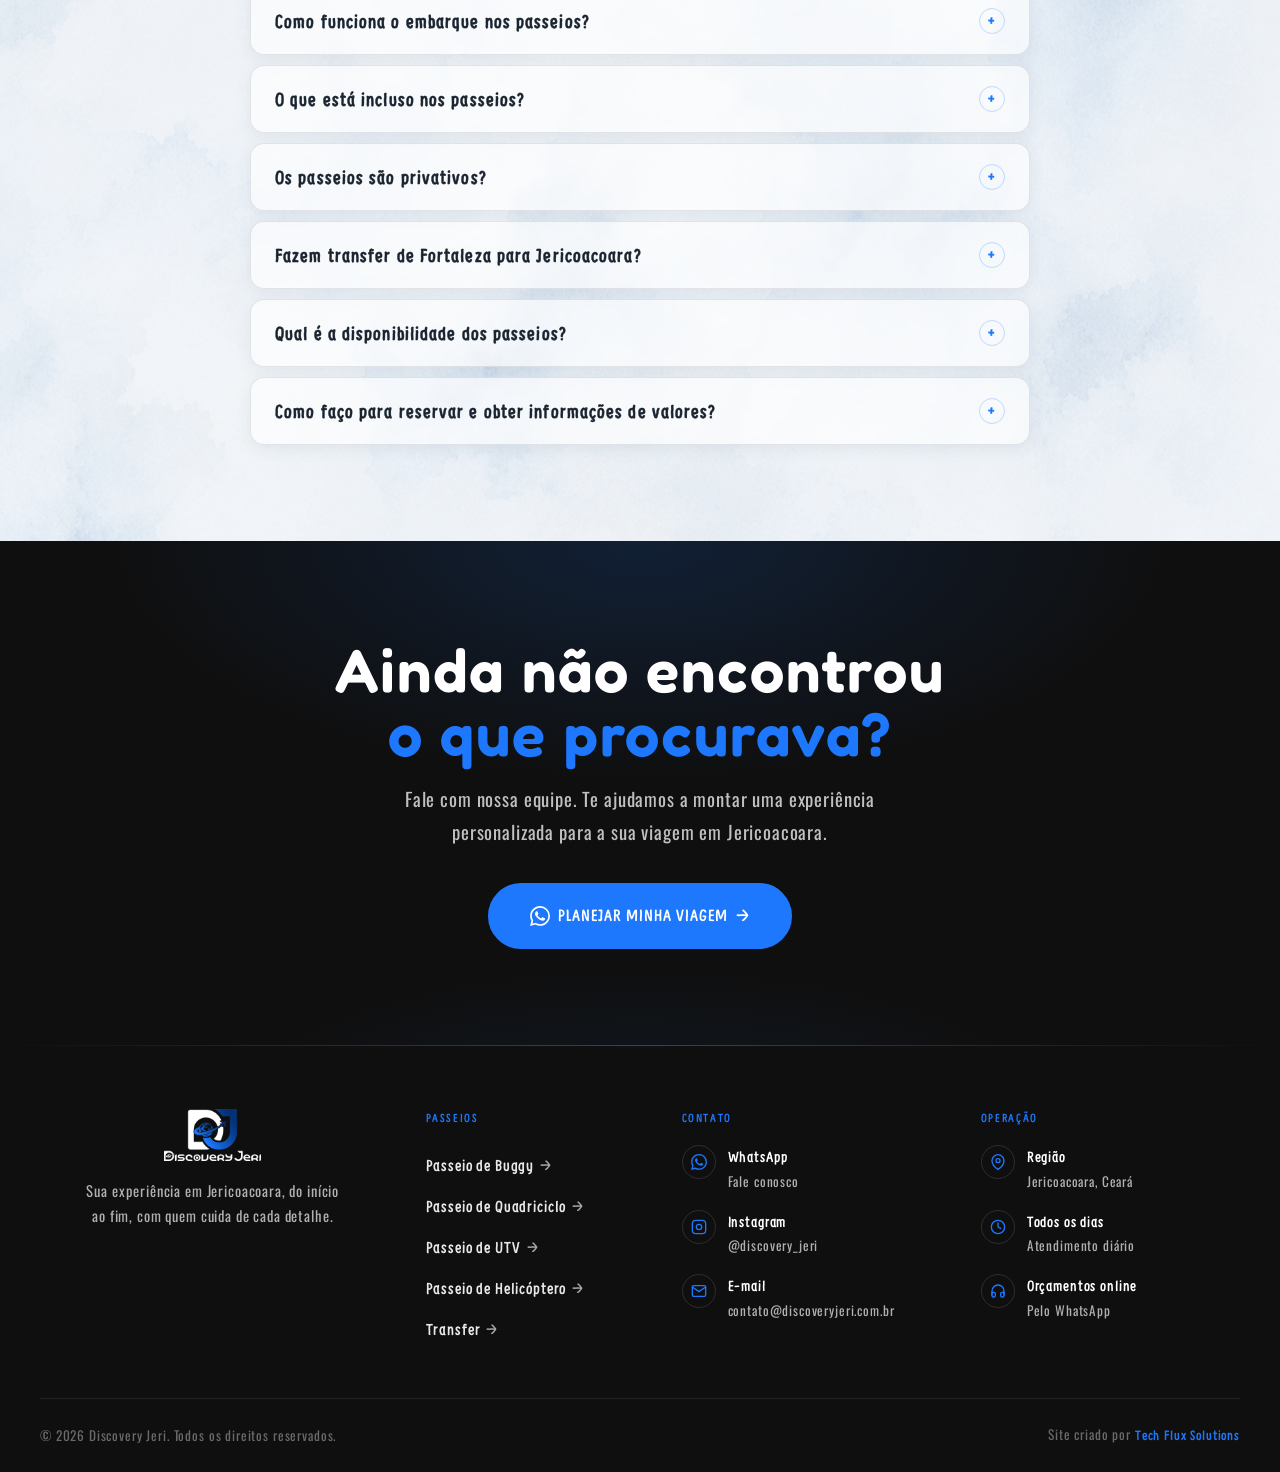
==== commit 75ad2078: "Otimiza logos: remove 5 variantes nao usadas (3.65MB) e converte o icone usado para WebP redimension" ====
--- a/index.html
+++ b/index.html
@@ -127,7 +127,7 @@
   <nav class="nav" role="navigation" aria-label="Menu principal">
     <div class="nav-inner">
       <a href="index.html" class="nav-logo" aria-label="Discovery Jeri — Página inicial">
-        <img src="assets/logo-discovery/LOGO DJ icone-transparente.png" alt="Discovery Jeri" />
+        <img src="assets/logo-discovery/logo-icone.webp" alt="Discovery Jeri" />
       </a>
       <div class="nav-right">
         <a href="https://wa.me/5588997261472?text=Olá!%20Vim%20pelo%20site%20e%20gostaria%20de%20mais%20informações." class="nav-cta nav-cta-desktop" target="_blank" rel="noopener">
@@ -567,7 +567,7 @@
     <div class="footer-inner">
       <div class="footer-top">
         <div class="footer-brand">
-          <img src="assets/logo-discovery/LOGO DJ icone-transparente.png" alt="Discovery Jeri" />
+          <img src="assets/logo-discovery/logo-icone.webp" alt="Discovery Jeri" />
           <p>Sua experiência em Jericoacoara, do início<br />ao fim, com quem cuida de cada detalhe.</p>
         </div>
 
--- a/css/style.css
+++ b/css/style.css
@@ -26,12 +26,6 @@
   src: url('../fonts/SupernettCn-Light.otf') format('opentype');
   font-weight: 300;
   font-style: normal;
-  font-display: swap;
-}
-@font-face {
-  font-family: '28DaysLater';
-  src: url('../fonts/28DaysLater.ttf') format('truetype');
-  font-weight: 400;
   font-display: swap;
 }
 
@@ -57,7 +51,6 @@
 
   /* Tipografia */
   --font-display: 'Fredoka', system-ui, sans-serif;
-  --font-grunge:  '28DaysLater', sans-serif;
   --font-body:    'SupernettCn', 'Oswald', sans-serif;
   --font-chewy:   'Chewy', cursive;
 
@@ -1669,6 +1662,8 @@
       linear-gradient(to right, rgba(6,8,14,0.82) 0%, rgba(6,8,14,0.5) 30%, rgba(6,8,14,0.15) 55%, transparent 72%),
       linear-gradient(to bottom, transparent 74%, rgba(0,0,0,0.35) 82%, rgba(0,0,0,0.80) 91%, rgba(0,0,0,1) 100%);
   }
+  .hero-transfer .hero-split-left { justify-content: flex-start; align-items: center; padding-top: 122px; }
+  .hero-split-left .hero-subtitle-transfer { margin-top: 135px; }
   .hero-ctas-lower-mobile { --hero-ctas-mt: 235px; }
   .hero-ctas-lower-mobile.hero-ctas-lower-mobile-heli { --hero-ctas-mt: 70px; }
   .hero-ctas-lower-mobile.hero-ctas-lower-mobile-buggy { --hero-ctas-mt: 40px; }
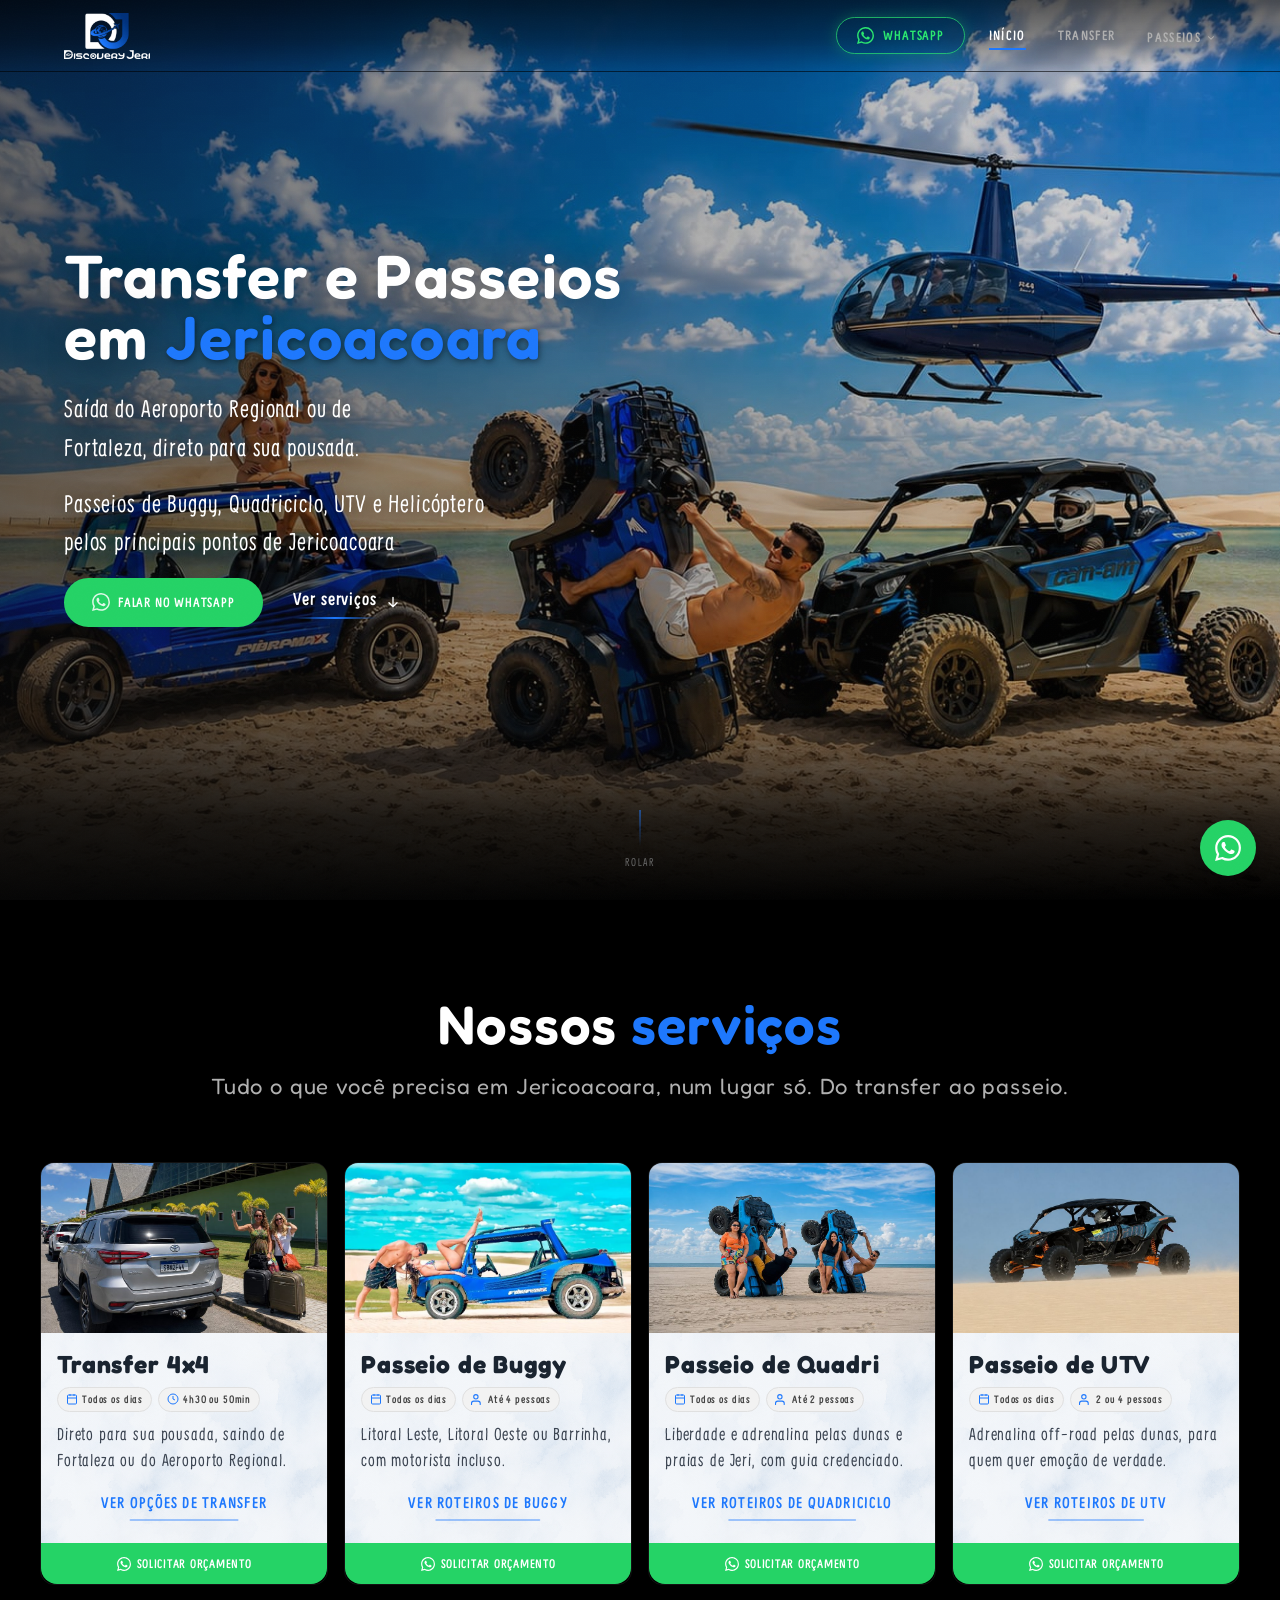
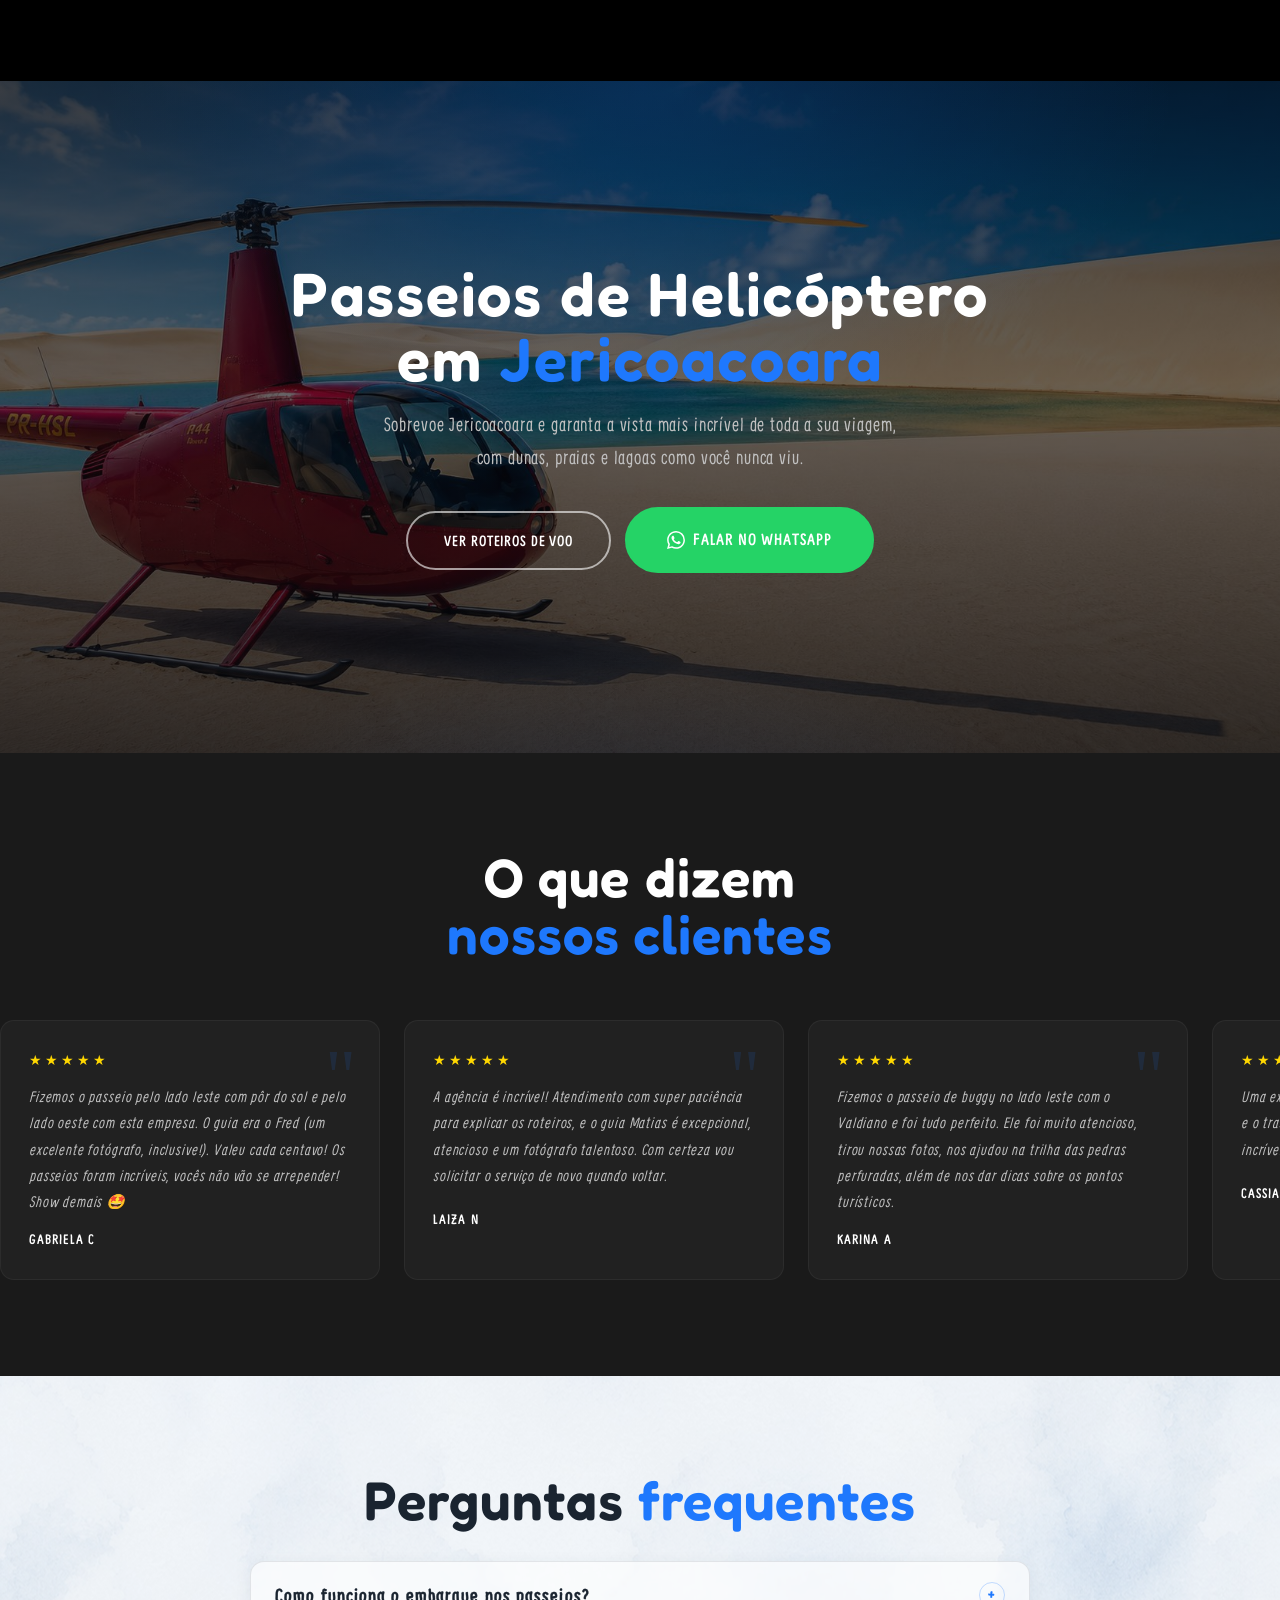
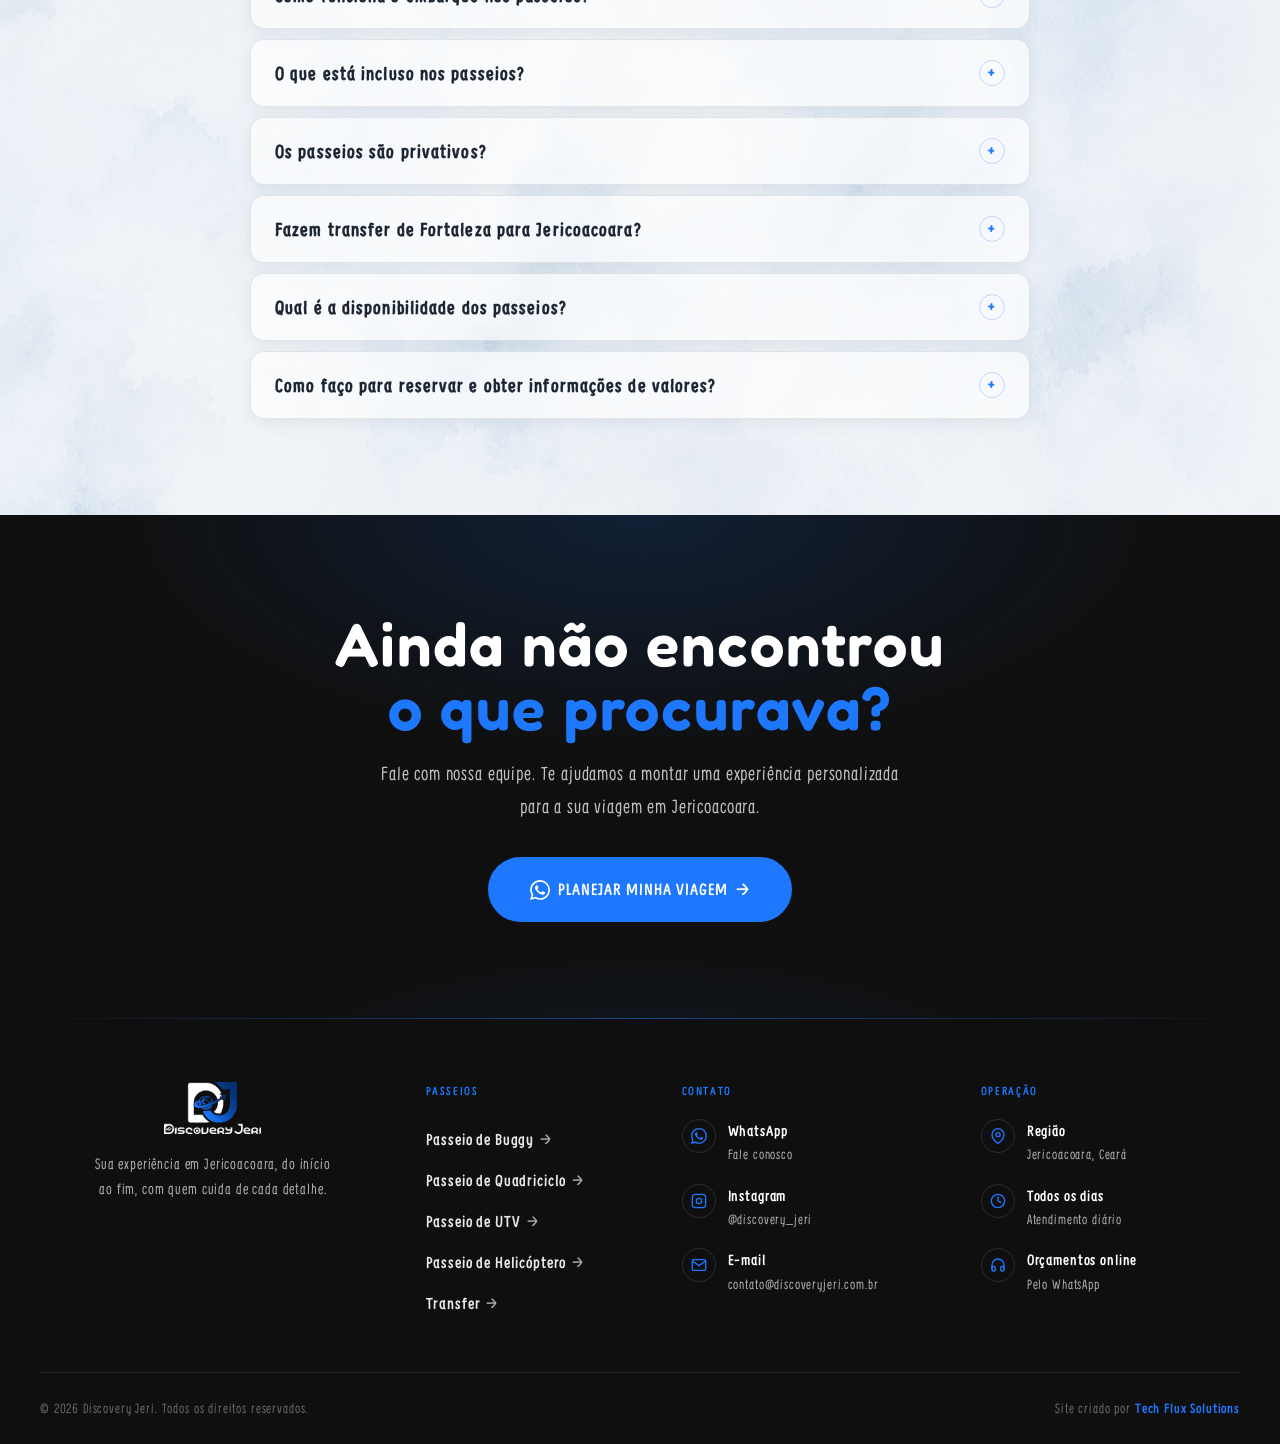
==== commit 7264e0bd: "Adiciona sombra escura no cabecalho transparente da index para dar contraste (teste, ainda nao repli" ====
--- a/index.html
+++ b/index.html
@@ -124,7 +124,7 @@
 <body>
 
   <!-- ===== NAVIGATION ===== -->
-  <nav class="nav" role="navigation" aria-label="Menu principal">
+  <nav class="nav nav-header-shadow" role="navigation" aria-label="Menu principal">
     <div class="nav-inner">
       <a href="index.html" class="nav-logo" aria-label="Discovery Jeri — Página inicial">
         <img src="assets/logo-discovery/logo-icone.webp" alt="Discovery Jeri" />
--- a/css/style.css
+++ b/css/style.css
@@ -9,21 +9,21 @@
 /* LOCAL FONTS */
 @font-face {
   font-family: 'SupernettCn';
-  src: url('../fonts/SupernettCn-Bold.otf') format('opentype');
+  src: url('../fonts/SupernettCn-Bold.woff2') format('woff2');
   font-weight: 700;
   font-style: normal;
   font-display: swap;
 }
 @font-face {
   font-family: 'SupernettCn';
-  src: url('../fonts/SupernettCn-Regular.otf') format('opentype');
+  src: url('../fonts/SupernettCn-Regular.woff2') format('woff2');
   font-weight: 400;
   font-style: normal;
   font-display: swap;
 }
 @font-face {
   font-family: 'SupernettCn';
-  src: url('../fonts/SupernettCn-Light.otf') format('opentype');
+  src: url('../fonts/SupernettCn-Light.woff2') format('woff2');
   font-weight: 300;
   font-style: normal;
   font-display: swap;
@@ -939,6 +939,9 @@
   backdrop-filter: blur(14px);
   -webkit-backdrop-filter: blur(14px);
   border-bottom-color: var(--accent-border);
+}
+.nav-header-shadow:not(.scrolled) {
+  background: linear-gradient(to bottom, rgba(0,0,0,0.6) 0%, rgba(0,0,0,0.35) 55%, transparent 100%);
 }
 .nav-inner {
   max-width: var(--max-width);
@@ -1493,6 +1496,9 @@
   flex-direction: column;
   justify-content: flex-start;
   padding: calc(var(--nav-height) + 72px) clamp(24px, 5vw, 80px) 40px;
+}
+@media (min-width: 769px) {
+  .hero-passeios .hero-split-left { padding-top: calc(var(--nav-height) + 44px); }
 }
 .hero-split-left .hero-eyebrow {
   align-self: flex-start;
@@ -1740,6 +1746,9 @@
   flex-wrap: wrap;
 }
 .hero-ctas-passeios { margin-top: 32px; }
+@media (min-width: 769px) {
+  .hero-split-left .hero-ctas.hero-ctas-side-desktop { flex-direction: row; align-items: center; gap: 24px; }
+}
 .hero-split-left .hero-ctas {
   display: inline-flex;
   align-self: flex-start;
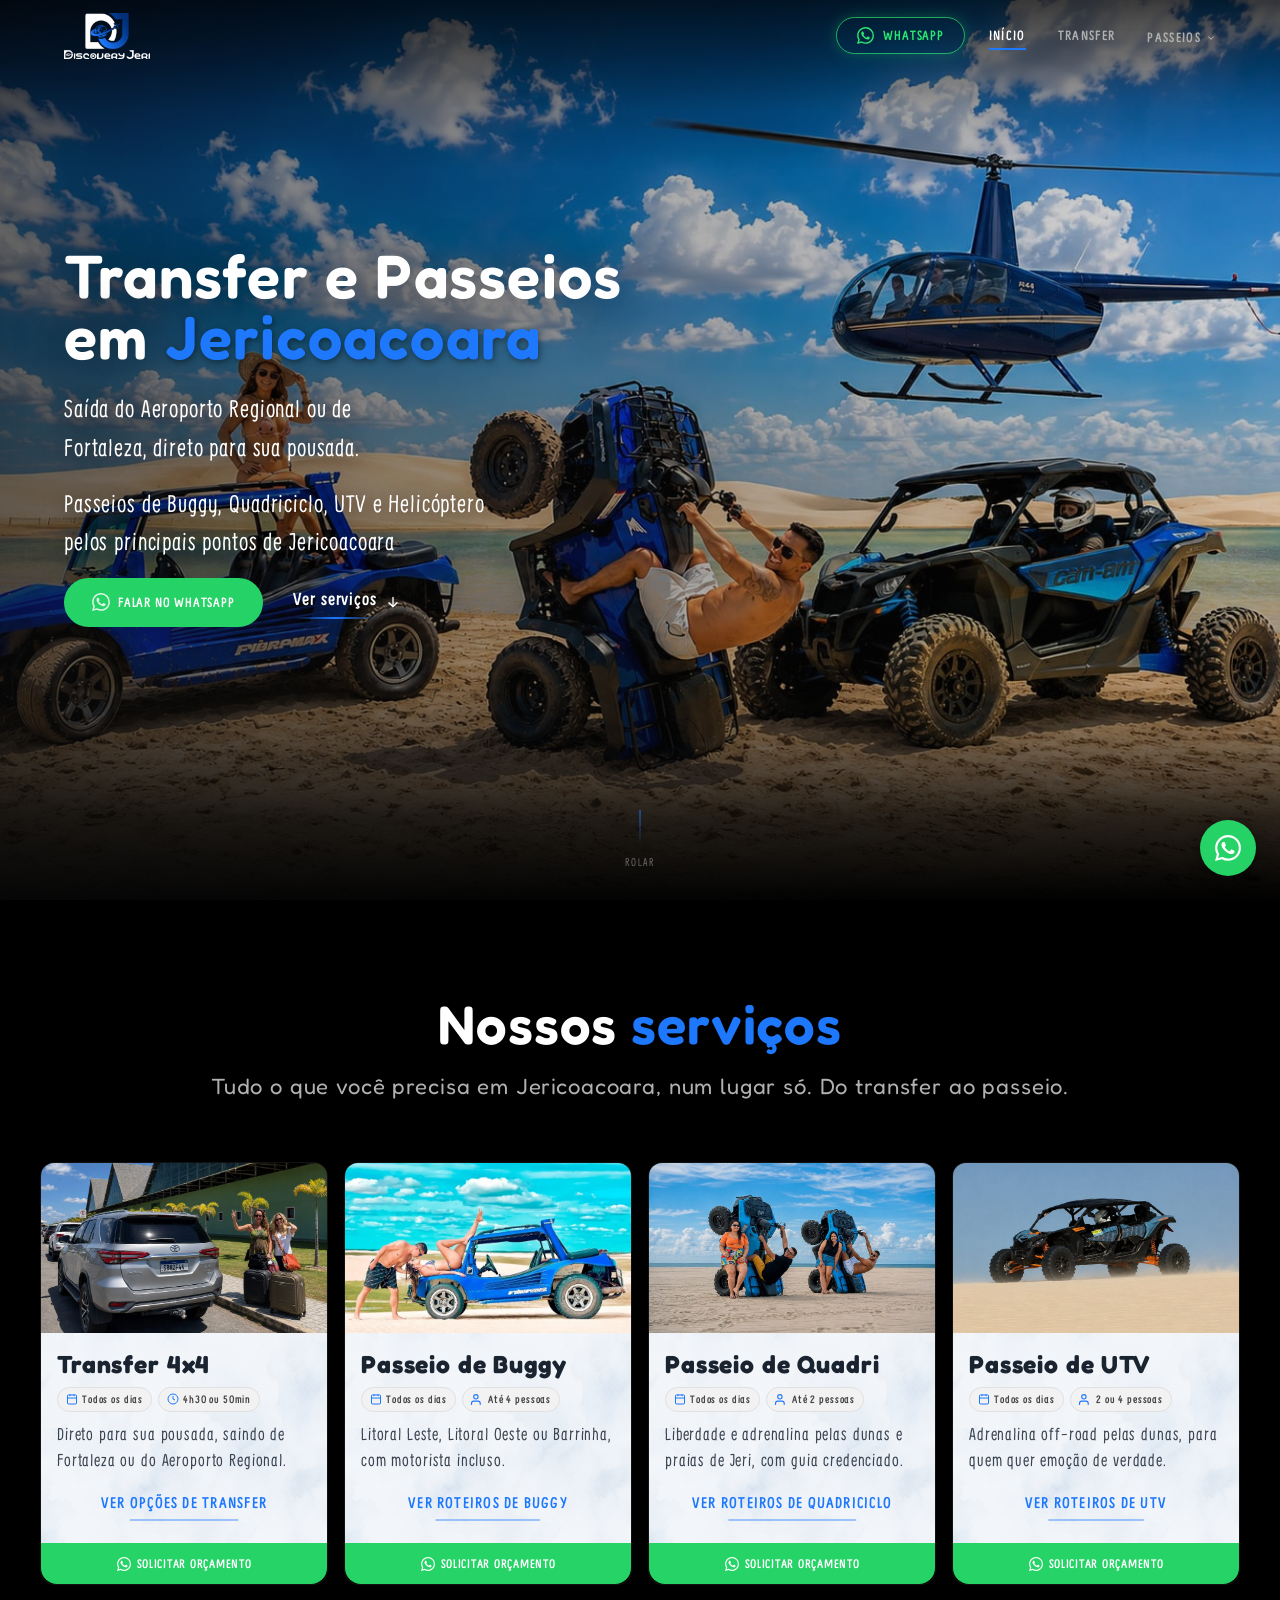
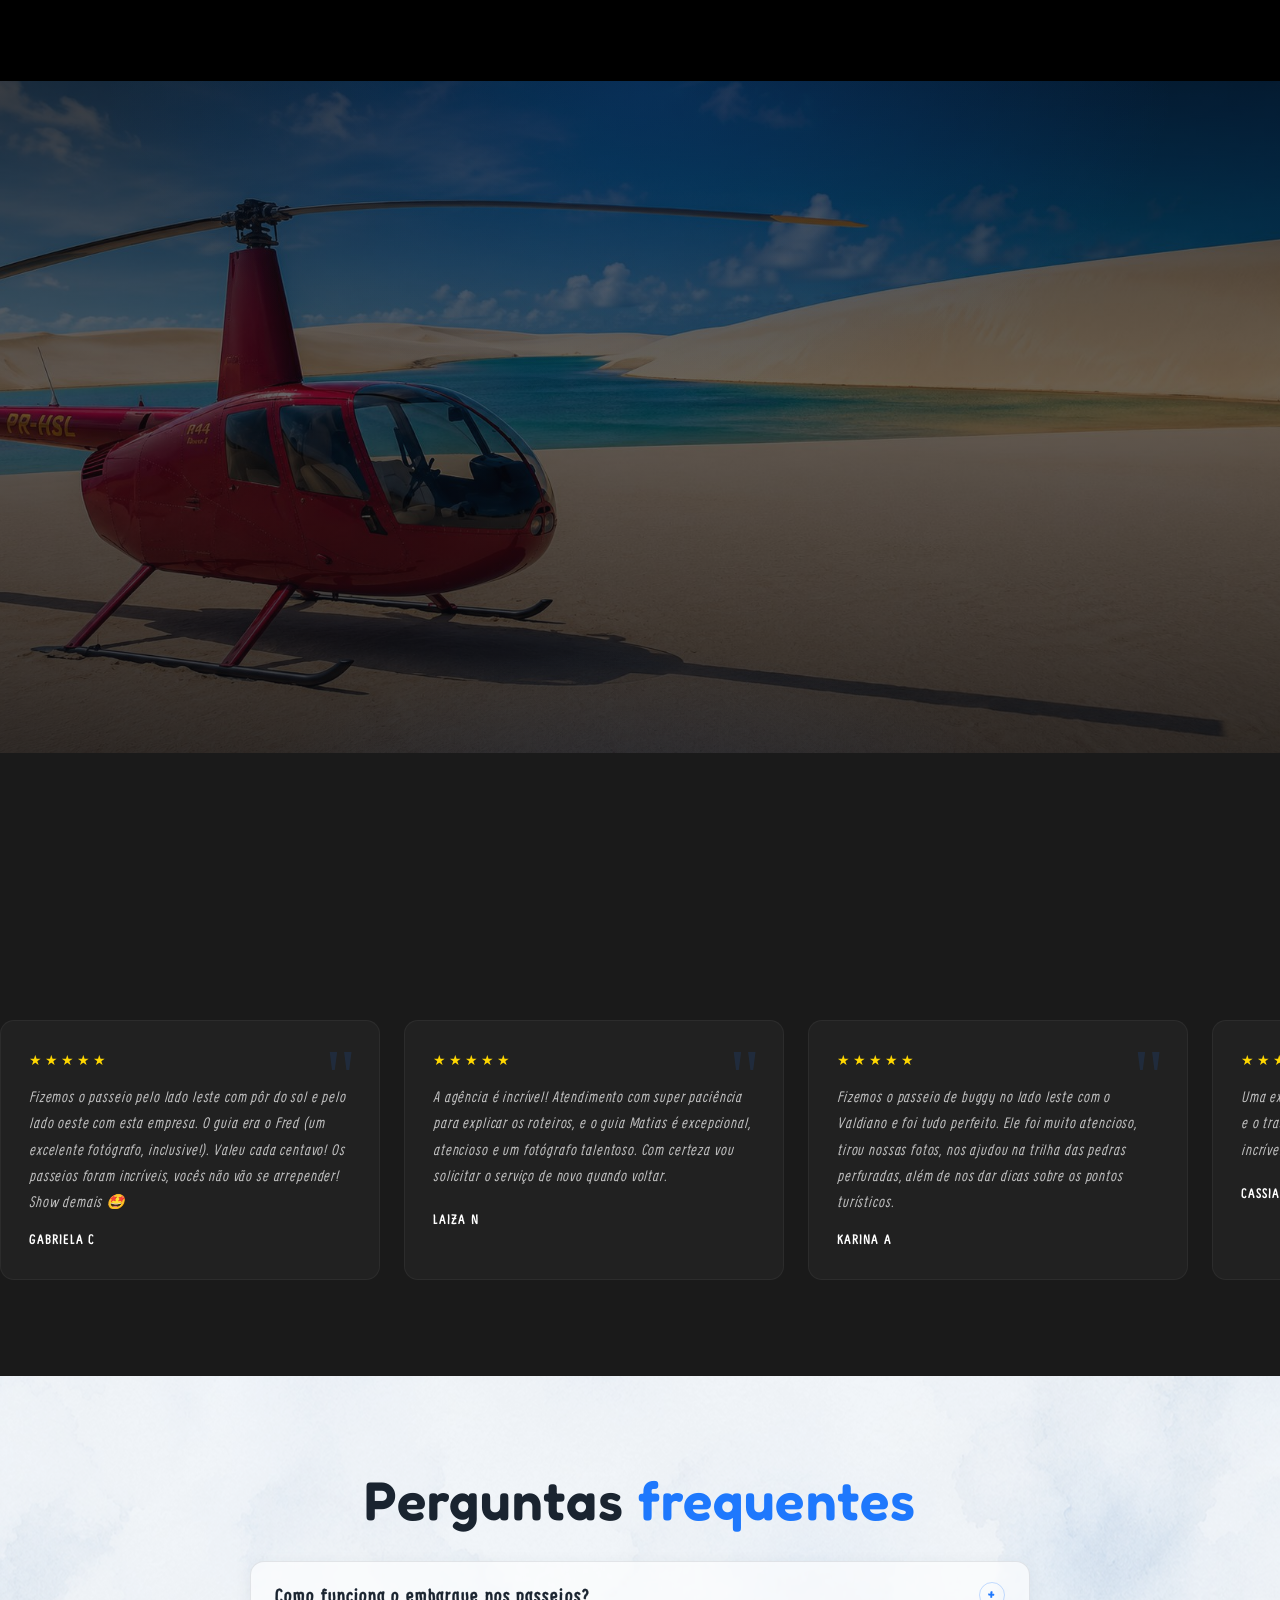
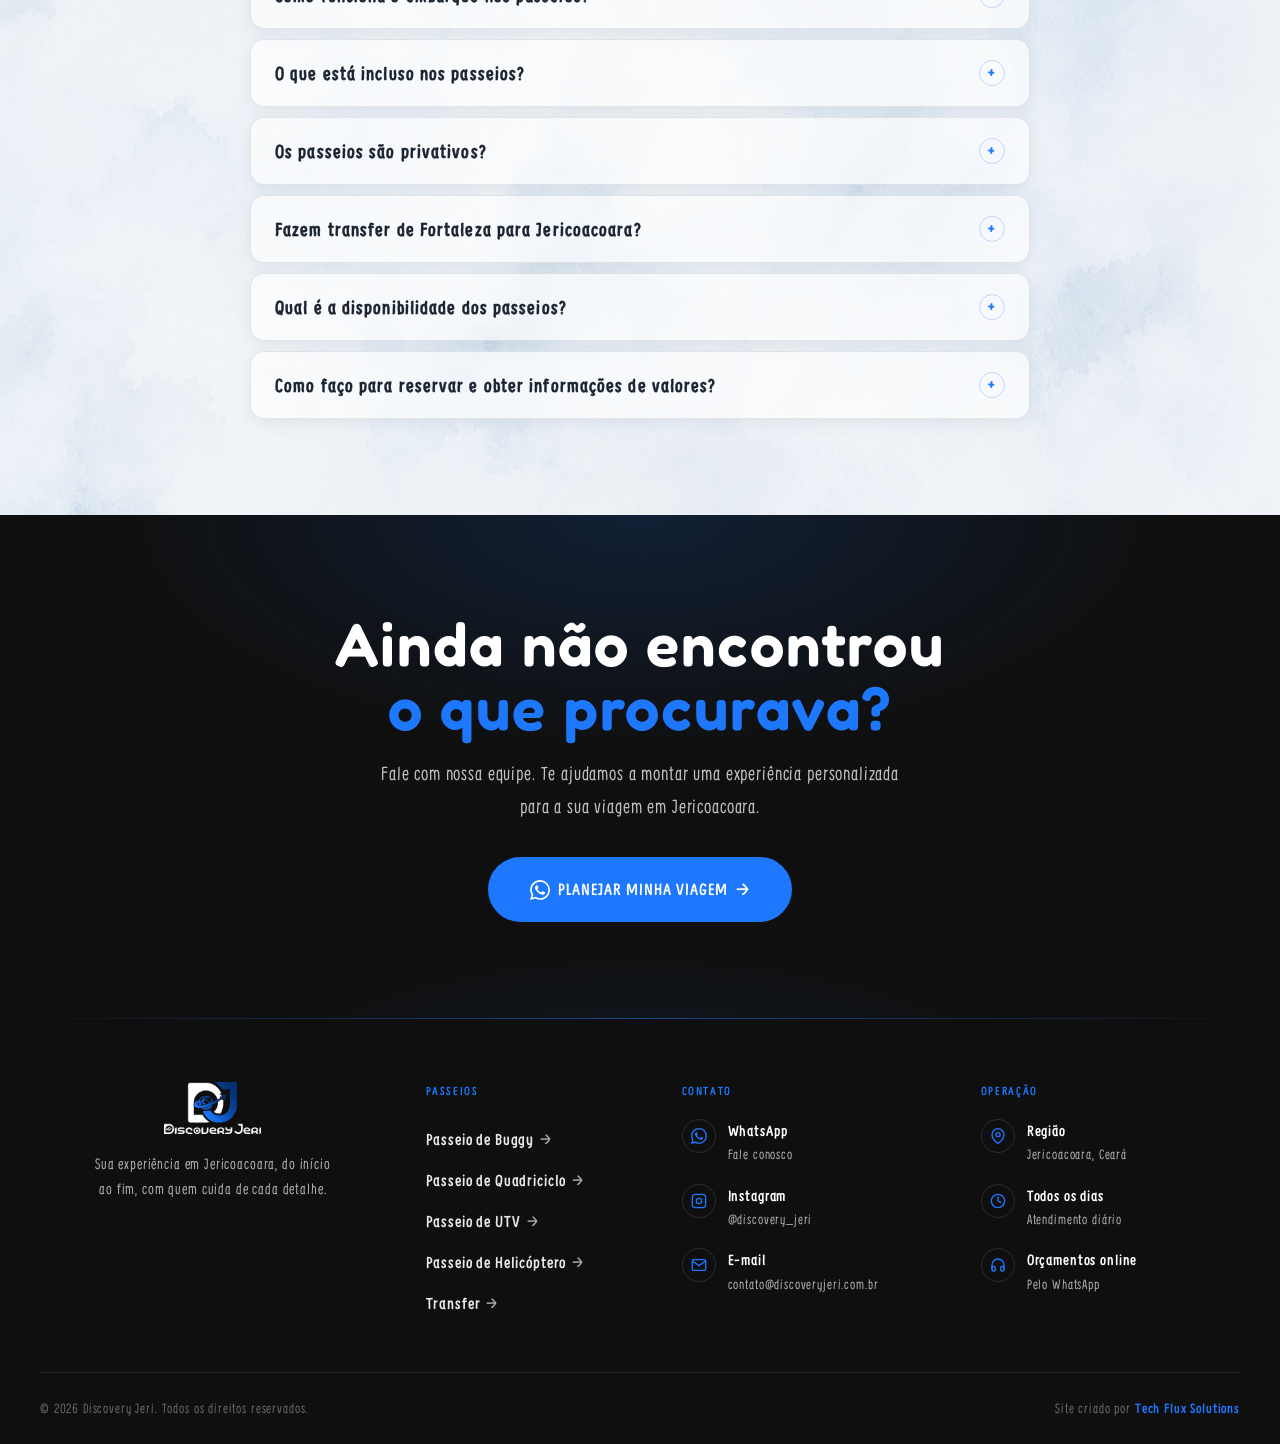
==== commit 5d01f4f8: "Adiciona 'Vim pelo site!' em todas as mensagens especificas de WhatsApp, para rastreamento interno d" ====
--- a/index.html
+++ b/index.html
@@ -225,7 +225,7 @@
 
 
         <div class="hero-ctas" style="gap: 30px;">
-          <a href="https://wa.me/5588997261472?text=Olá!%20Quero%20conhecer%20os%20passeios%20da%20Discovery%20Jeri!" class="btn btn-hero-cta" target="_blank" rel="noopener">
+          <a href="https://wa.me/5588997261472?text=Olá!%20Vim%20pelo%20site!%20Quero%20conhecer%20os%20passeios%20da%20Discovery%20Jeri!" class="btn btn-hero-cta" target="_blank" rel="noopener">
             <svg width="18" height="18" viewBox="0 0 24 24" fill="currentColor" aria-hidden="true"><path d="M17.472 14.382c-.297-.149-1.758-.867-2.03-.967-.273-.099-.471-.148-.67.15-.197.297-.767.966-.94 1.164-.173.199-.347.223-.644.075-.297-.15-1.255-.463-2.39-1.475-.883-.788-1.48-1.761-1.653-2.059-.173-.297-.018-.458.13-.606.134-.133.298-.347.446-.52.149-.174.198-.298.298-.497.099-.198.05-.371-.025-.52-.075-.149-.669-1.612-.916-2.207-.242-.579-.487-.5-.669-.51-.173-.008-.371-.01-.57-.01-.198 0-.52.074-.792.372-.272.297-1.04 1.016-1.04 2.479 0 1.462 1.065 2.875 1.213 3.074.149.198 2.096 3.2 5.077 4.487.709.306 1.262.489 1.694.625.712.227 1.36.195 1.871.118.571-.085 1.758-.719 2.006-1.413.248-.694.248-1.289.173-1.413-.074-.124-.272-.198-.57-.347m-5.421 7.403h-.004a9.87 9.87 0 01-5.031-1.378l-.361-.214-3.741.982.998-3.648-.235-.374a9.86 9.86 0 01-1.51-5.26c.001-5.45 4.436-9.884 9.888-9.884 2.64 0 5.122 1.03 6.988 2.898a9.825 9.825 0 012.893 6.994c-.003 5.45-4.437 9.884-9.885 9.884m8.413-18.297A11.815 11.815 0 0012.05 0C5.495 0 .16 5.335.157 11.892c0 2.096.547 4.142 1.588 5.945L.057 24l6.305-1.654a11.882 11.882 0 005.683 1.448h.005c6.554 0 11.89-5.335 11.893-11.893a11.821 11.821 0 00-3.48-8.413z"/></svg>
             Falar no WhatsApp
           </a>
@@ -265,7 +265,7 @@
                 <span class="tour-tab-btn"><span class="tour-tab-btn-label">Ver opções de transfer</span></span>
               </span>
             </a>
-            <a class="tour-tab-wa" href="https://wa.me/5588997261472?text=Olá!%20Quero%20informações%20sobre%20o%20transfer%20para%20Jericoacoara." target="_blank" rel="noopener">
+            <a class="tour-tab-wa" href="https://wa.me/5588997261472?text=Olá!%20Vim%20pelo%20site!%20Quero%20informações%20sobre%20o%20transfer%20para%20Jericoacoara." target="_blank" rel="noopener">
               <svg width="14" height="14" viewBox="0 0 24 24" fill="currentColor"><path d="M17.472 14.382c-.297-.149-1.758-.867-2.03-.967-.273-.099-.471-.148-.67.15-.197.297-.767.966-.94 1.164-.173.199-.347.223-.644.075-.297-.15-1.255-.463-2.39-1.475-.883-.788-1.48-1.761-1.653-2.059-.173-.297-.018-.458.13-.606.134-.133.298-.347.446-.52.149-.174.198-.298.298-.497.099-.198.05-.371-.025-.52-.075-.149-.669-1.612-.916-2.207-.242-.579-.487-.5-.669-.51-.173-.008-.371-.01-.57-.01-.198 0-.52.074-.792.372-.272.297-1.04 1.016-1.04 2.479 0 1.462 1.065 2.875 1.213 3.074.149.198 2.096 3.2 5.077 4.487.709.306 1.262.489 1.694.625.712.227 1.36.195 1.871.118.571-.085 1.758-.719 2.006-1.413.248-.694.248-1.289.173-1.413-.074-.124-.272-.198-.57-.347m-5.421 7.403h-.004a9.87 9.87 0 01-5.031-1.378l-.361-.214-3.741.982.998-3.648-.235-.374a9.86 9.86 0 01-1.51-5.26c.001-5.45 4.436-9.884 9.888-9.884 2.64 0 5.122 1.03 6.988 2.898a9.825 9.825 0 012.893 6.994c-.003 5.45-4.437 9.884-9.885 9.884m8.413-18.297A11.815 11.815 0 0012.05 0C5.495 0 .16 5.335.157 11.892c0 2.096.547 4.142 1.588 5.945L.057 24l6.305-1.654a11.882 11.882 0 005.683 1.448h.005c6.554 0 11.89-5.335 11.893-11.893a11.821 11.821 0 00-3.48-8.413z"/></svg>
               Solicitar orçamento
             </a>
@@ -287,7 +287,7 @@
                 <span class="tour-tab-btn"><span class="tour-tab-btn-label">Ver roteiros de buggy</span></span>
               </span>
             </a>
-            <a class="tour-tab-wa" href="https://wa.me/5588997261472?text=Olá!%20Quero%20informações%20sobre%20o%20passeio%20de%20buggy%20em%20Jericoacoara." target="_blank" rel="noopener">
+            <a class="tour-tab-wa" href="https://wa.me/5588997261472?text=Olá!%20Vim%20pelo%20site!%20Quero%20informações%20sobre%20o%20passeio%20de%20buggy%20em%20Jericoacoara." target="_blank" rel="noopener">
               <svg width="14" height="14" viewBox="0 0 24 24" fill="currentColor"><path d="M17.472 14.382c-.297-.149-1.758-.867-2.03-.967-.273-.099-.471-.148-.67.15-.197.297-.767.966-.94 1.164-.173.199-.347.223-.644.075-.297-.15-1.255-.463-2.39-1.475-.883-.788-1.48-1.761-1.653-2.059-.173-.297-.018-.458.13-.606.134-.133.298-.347.446-.52.149-.174.198-.298.298-.497.099-.198.05-.371-.025-.52-.075-.149-.669-1.612-.916-2.207-.242-.579-.487-.5-.669-.51-.173-.008-.371-.01-.57-.01-.198 0-.52.074-.792.372-.272.297-1.04 1.016-1.04 2.479 0 1.462 1.065 2.875 1.213 3.074.149.198 2.096 3.2 5.077 4.487.709.306 1.262.489 1.694.625.712.227 1.36.195 1.871.118.571-.085 1.758-.719 2.006-1.413.248-.694.248-1.289.173-1.413-.074-.124-.272-.198-.57-.347m-5.421 7.403h-.004a9.87 9.87 0 01-5.031-1.378l-.361-.214-3.741.982.998-3.648-.235-.374a9.86 9.86 0 01-1.51-5.26c.001-5.45 4.436-9.884 9.888-9.884 2.64 0 5.122 1.03 6.988 2.898a9.825 9.825 0 012.893 6.994c-.003 5.45-4.437 9.884-9.885 9.884m8.413-18.297A11.815 11.815 0 0012.05 0C5.495 0 .16 5.335.157 11.892c0 2.096.547 4.142 1.588 5.945L.057 24l6.305-1.654a11.882 11.882 0 005.683 1.448h.005c6.554 0 11.89-5.335 11.893-11.893a11.821 11.821 0 00-3.48-8.413z"/></svg>
               Solicitar orçamento
             </a>
@@ -309,7 +309,7 @@
                 <span class="tour-tab-btn"><span class="tour-tab-btn-label">Ver roteiros de quadriciclo</span></span>
               </span>
             </a>
-            <a class="tour-tab-wa" href="https://wa.me/5588997261472?text=Olá!%20Quero%20informações%20sobre%20o%20passeio%20de%20quadriciclo%20em%20Jericoacoara." target="_blank" rel="noopener">
+            <a class="tour-tab-wa" href="https://wa.me/5588997261472?text=Olá!%20Vim%20pelo%20site!%20Quero%20informações%20sobre%20o%20passeio%20de%20quadriciclo%20em%20Jericoacoara." target="_blank" rel="noopener">
               <svg width="14" height="14" viewBox="0 0 24 24" fill="currentColor"><path d="M17.472 14.382c-.297-.149-1.758-.867-2.03-.967-.273-.099-.471-.148-.67.15-.197.297-.767.966-.94 1.164-.173.199-.347.223-.644.075-.297-.15-1.255-.463-2.39-1.475-.883-.788-1.48-1.761-1.653-2.059-.173-.297-.018-.458.13-.606.134-.133.298-.347.446-.52.149-.174.198-.298.298-.497.099-.198.05-.371-.025-.52-.075-.149-.669-1.612-.916-2.207-.242-.579-.487-.5-.669-.51-.173-.008-.371-.01-.57-.01-.198 0-.52.074-.792.372-.272.297-1.04 1.016-1.04 2.479 0 1.462 1.065 2.875 1.213 3.074.149.198 2.096 3.2 5.077 4.487.709.306 1.262.489 1.694.625.712.227 1.36.195 1.871.118.571-.085 1.758-.719 2.006-1.413.248-.694.248-1.289.173-1.413-.074-.124-.272-.198-.57-.347m-5.421 7.403h-.004a9.87 9.87 0 01-5.031-1.378l-.361-.214-3.741.982.998-3.648-.235-.374a9.86 9.86 0 01-1.51-5.26c.001-5.45 4.436-9.884 9.888-9.884 2.64 0 5.122 1.03 6.988 2.898a9.825 9.825 0 012.893 6.994c-.003 5.45-4.437 9.884-9.885 9.884m8.413-18.297A11.815 11.815 0 0012.05 0C5.495 0 .16 5.335.157 11.892c0 2.096.547 4.142 1.588 5.945L.057 24l6.305-1.654a11.882 11.882 0 005.683 1.448h.005c6.554 0 11.89-5.335 11.893-11.893a11.821 11.821 0 00-3.48-8.413z"/></svg>
               Solicitar orçamento
             </a>
@@ -331,7 +331,7 @@
                 <span class="tour-tab-btn"><span class="tour-tab-btn-label">Ver roteiros de UTV</span></span>
               </span>
             </a>
-            <a class="tour-tab-wa" href="https://wa.me/5588997261472?text=Olá!%20Quero%20informações%20sobre%20o%20passeio%20de%20UTV%20em%20Jericoacoara." target="_blank" rel="noopener">
+            <a class="tour-tab-wa" href="https://wa.me/5588997261472?text=Olá!%20Vim%20pelo%20site!%20Quero%20informações%20sobre%20o%20passeio%20de%20UTV%20em%20Jericoacoara." target="_blank" rel="noopener">
               <svg width="14" height="14" viewBox="0 0 24 24" fill="currentColor"><path d="M17.472 14.382c-.297-.149-1.758-.867-2.03-.967-.273-.099-.471-.148-.67.15-.197.297-.767.966-.94 1.164-.173.199-.347.223-.644.075-.297-.15-1.255-.463-2.39-1.475-.883-.788-1.48-1.761-1.653-2.059-.173-.297-.018-.458.13-.606.134-.133.298-.347.446-.52.149-.174.198-.298.298-.497.099-.198.05-.371-.025-.52-.075-.149-.669-1.612-.916-2.207-.242-.579-.487-.5-.669-.51-.173-.008-.371-.01-.57-.01-.198 0-.52.074-.792.372-.272.297-1.04 1.016-1.04 2.479 0 1.462 1.065 2.875 1.213 3.074.149.198 2.096 3.2 5.077 4.487.709.306 1.262.489 1.694.625.712.227 1.36.195 1.871.118.571-.085 1.758-.719 2.006-1.413.248-.694.248-1.289.173-1.413-.074-.124-.272-.198-.57-.347m-5.421 7.403h-.004a9.87 9.87 0 01-5.031-1.378l-.361-.214-3.741.982.998-3.648-.235-.374a9.86 9.86 0 01-1.51-5.26c.001-5.45 4.436-9.884 9.888-9.884 2.64 0 5.122 1.03 6.988 2.898a9.825 9.825 0 012.893 6.994c-.003 5.45-4.437 9.884-9.885 9.884m8.413-18.297A11.815 11.815 0 0012.05 0C5.495 0 .16 5.335.157 11.892c0 2.096.547 4.142 1.588 5.945L.057 24l6.305-1.654a11.882 11.882 0 005.683 1.448h.005c6.554 0 11.89-5.335 11.893-11.893a11.821 11.821 0 00-3.48-8.413z"/></svg>
               Solicitar orçamento
             </a>
@@ -353,7 +353,7 @@
           <a href="passeio-helicoptero.html" class="btn btn-outline btn-lg">
             Ver roteiros de voo
           </a>
-          <a href="https://wa.me/5588997261472?text=Olá!%20Tenho%20interesse%20no%20passeio%20de%20helicóptero%20em%20Jericoacoara." class="btn btn-whatsapp btn-lg" target="_blank" rel="noopener">
+          <a href="https://wa.me/5588997261472?text=Olá!%20Vim%20pelo%20site!%20Tenho%20interesse%20no%20passeio%20de%20helicóptero%20em%20Jericoacoara." class="btn btn-whatsapp btn-lg" target="_blank" rel="noopener">
             <svg width="18" height="18" viewBox="0 0 24 24" fill="currentColor" aria-hidden="true"><path d="M17.472 14.382c-.297-.149-1.758-.867-2.03-.967-.273-.099-.471-.148-.67.15-.197.297-.767.966-.94 1.164-.173.199-.347.223-.644.075-.297-.15-1.255-.463-2.39-1.475-.883-.788-1.48-1.761-1.653-2.059-.173-.297-.018-.458.13-.606.134-.133.298-.347.446-.52.149-.174.198-.298.298-.497.099-.198.05-.371-.025-.52-.075-.149-.669-1.612-.916-2.207-.242-.579-.487-.5-.669-.51-.173-.008-.371-.01-.57-.01-.198 0-.52.074-.792.372-.272.297-1.04 1.016-1.04 2.479 0 1.462 1.065 2.875 1.213 3.074.149.198 2.096 3.2 5.077 4.487.709.306 1.262.489 1.694.625.712.227 1.36.195 1.871.118.571-.085 1.758-.719 2.006-1.413.248-.694.248-1.289.173-1.413-.074-.124-.272-.198-.57-.347m-5.421 7.403h-.004a9.87 9.87 0 01-5.031-1.378l-.361-.214-3.741.982.998-3.648-.235-.374a9.86 9.86 0 01-1.51-5.26c.001-5.45 4.436-9.884 9.888-9.884 2.64 0 5.122 1.03 6.988 2.898a9.825 9.825 0 012.893 6.994c-.003 5.45-4.437 9.884-9.885 9.884m8.413-18.297A11.815 11.815 0 0012.05 0C5.495 0 .16 5.335.157 11.892c0 2.096.547 4.142 1.588 5.945L.057 24l6.305-1.654a11.882 11.882 0 005.683 1.448h.005c6.554 0 11.89-5.335 11.893-11.893a11.821 11.821 0 00-3.48-8.413z"/></svg>
             Falar no WhatsApp
           </a>
@@ -552,7 +552,7 @@
       <div class="final-cta-content reveal">
         <h2>Ainda não encontrou<br><span class="accent-text">o que procurava?</span></h2>
         <p>Fale com nossa equipe. Te ajudamos a montar uma experiência personalizada para a sua viagem em Jericoacoara.</p>
-        <a href="https://wa.me/5588997261472?text=Olá!%20Quero%20planejar%20minha%20viagem%20para%20Jericoacoara%20com%20a%20Discovery%20Jeri." class="btn btn-primary btn-lg" target="_blank" rel="noopener">
+        <a href="https://wa.me/5588997261472?text=Olá!%20Vim%20pelo%20site!%20Quero%20planejar%20minha%20viagem%20para%20Jericoacoara%20com%20a%20Discovery%20Jeri." class="btn btn-primary btn-lg" target="_blank" rel="noopener">
           <svg width="20" height="20" viewBox="0 0 24 24" fill="currentColor" aria-hidden="true"><path d="M17.472 14.382c-.297-.149-1.758-.867-2.03-.967-.273-.099-.471-.148-.67.15-.197.297-.767.966-.94 1.164-.173.199-.347.223-.644.075-.297-.15-1.255-.463-2.39-1.475-.883-.788-1.48-1.761-1.653-2.059-.173-.297-.018-.458.13-.606.134-.133.298-.347.446-.52.149-.174.198-.298.298-.497.099-.198.05-.371-.025-.52-.075-.149-.669-1.612-.916-2.207-.242-.579-.487-.5-.669-.51-.173-.008-.371-.01-.57-.01-.198 0-.52.074-.792.372-.272.297-1.04 1.016-1.04 2.479 0 1.462 1.065 2.875 1.213 3.074.149.198 2.096 3.2 5.077 4.487.709.306 1.262.489 1.694.625.712.227 1.36.195 1.871.118.571-.085 1.758-.719 2.006-1.413.248-.694.248-1.289.173-1.413-.074-.124-.272-.198-.57-.347m-5.421 7.403h-.004a9.87 9.87 0 01-5.031-1.378l-.361-.214-3.741.982.998-3.648-.235-.374a9.86 9.86 0 01-1.51-5.26c.001-5.45 4.436-9.884 9.888-9.884 2.64 0 5.122 1.03 6.988 2.898a9.825 9.825 0 012.893 6.994c-.003 5.45-4.437 9.884-9.885 9.884m8.413-18.297A11.815 11.815 0 0012.05 0C5.495 0 .16 5.335.157 11.892c0 2.096.547 4.142 1.588 5.945L.057 24l6.305-1.654a11.882 11.882 0 005.683 1.448h.005c6.554 0 11.89-5.335 11.893-11.893a11.821 11.821 0 00-3.48-8.413z"/></svg>
           Planejar minha viagem
           <span class="final-cta-arrow" aria-hidden="true">→</span>
--- a/css/style.css
+++ b/css/style.css
@@ -941,7 +941,17 @@
   border-bottom-color: var(--accent-border);
 }
 .nav-header-shadow:not(.scrolled) {
-  background: linear-gradient(to bottom, rgba(0,0,0,0.6) 0%, rgba(0,0,0,0.35) 55%, transparent 100%);
+  background: transparent;
+  border-bottom-color: transparent;
+}
+.nav-header-shadow:not(.scrolled)::after {
+  content: '';
+  position: absolute;
+  top: 0; left: 0; right: 0;
+  height: 170px;
+  background: linear-gradient(to bottom, rgba(0,0,0,0.72) 0%, rgba(0,0,0,0.45) 35%, rgba(0,0,0,0.18) 65%, transparent 100%);
+  pointer-events: none;
+  z-index: -1;
 }
 .nav-inner {
   max-width: var(--max-width);
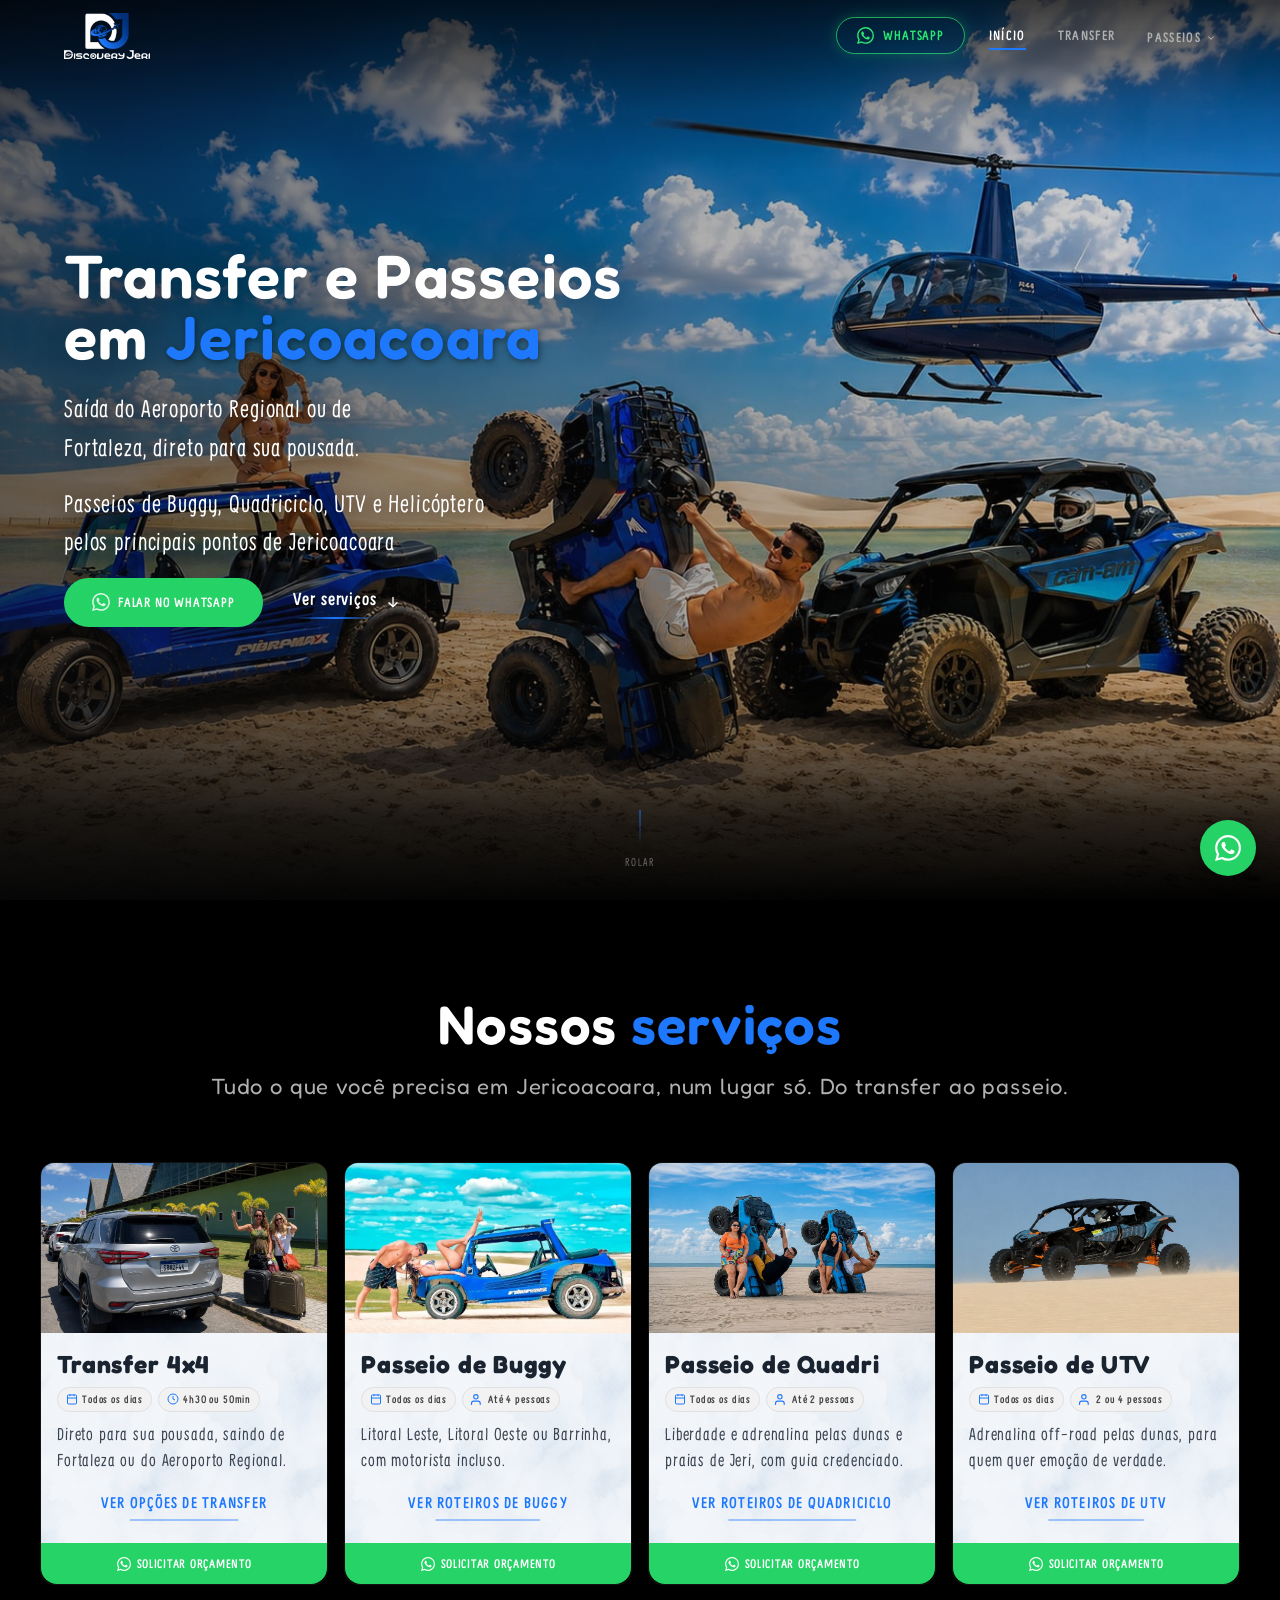
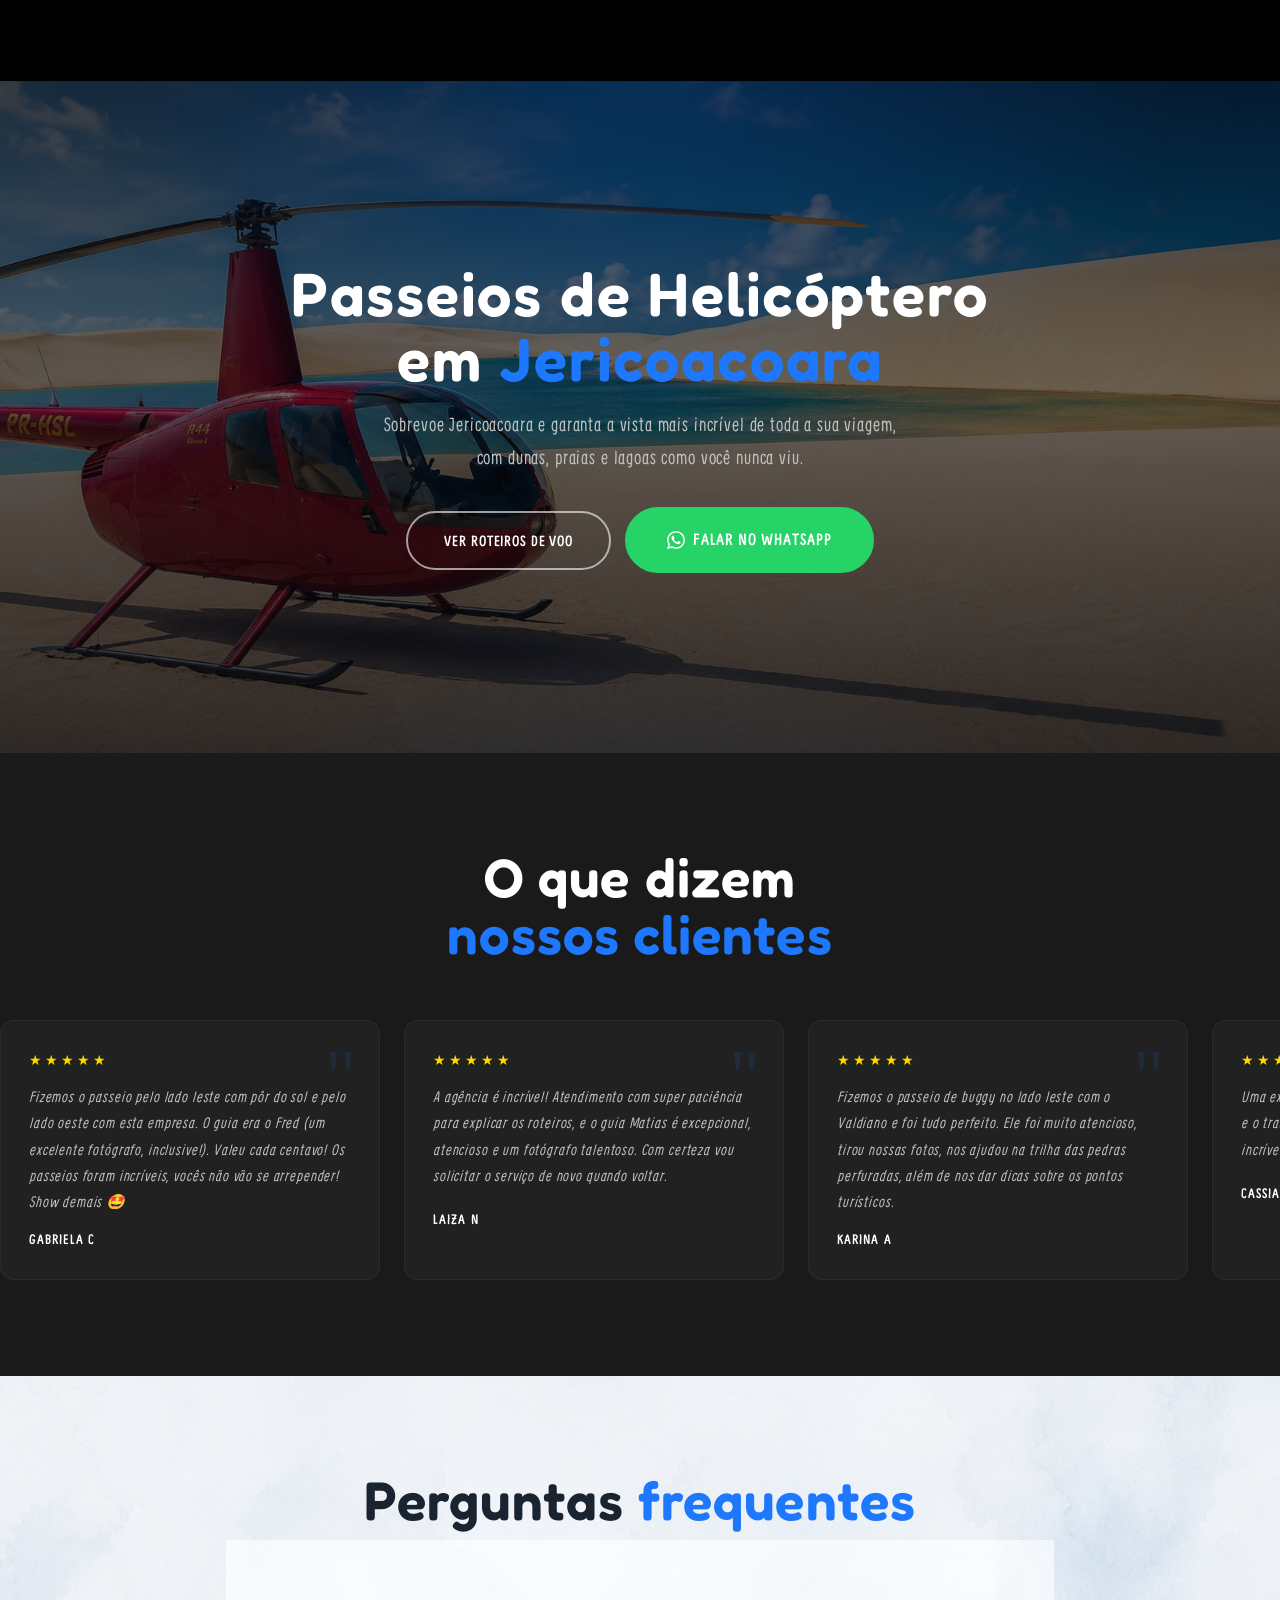
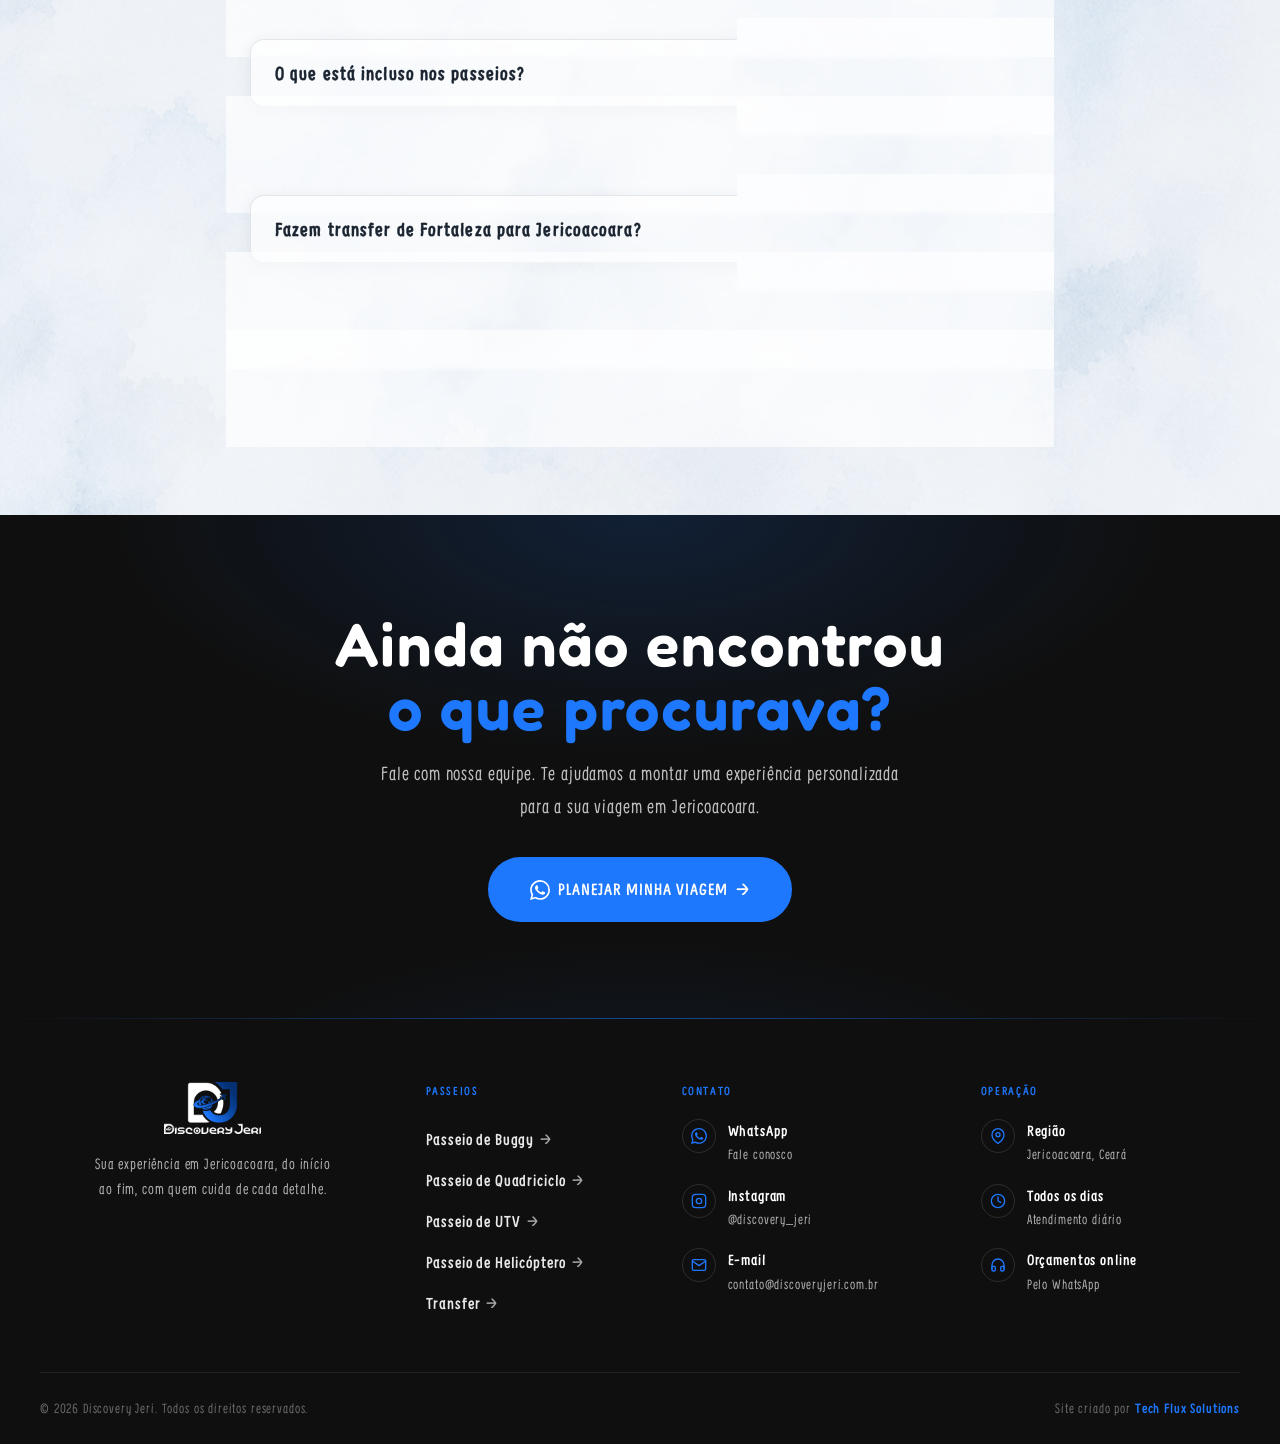
==== commit 4248af33: "Instala Google Tag Manager (GTM-P5H4GKH) em todas as paginas" ====
--- a/index.html
+++ b/index.html
@@ -1,6 +1,13 @@
 <!DOCTYPE html>
 <html lang="pt-BR">
 <head>
+  <!-- Google Tag Manager -->
+<script>(function(w,d,s,l,i){w[l]=w[l]||[];w[l].push({'gtm.start':
+new Date().getTime(),event:'gtm.js'});var f=d.getElementsByTagName(s)[0],
+j=d.createElement(s),dl=l!='dataLayer'?'&l='+l:'';j.async=true;j.src=
+'https://www.googletagmanager.com/gtm.js?id='+i+dl;f.parentNode.insertBefore(j,f);
+})(window,document,'script','dataLayer','GTM-P5H4GKH');</script>
+<!-- End Google Tag Manager -->
   <meta charset="UTF-8" />
   <meta name="viewport" content="width=device-width, initial-scale=1.0" />
   <title>Discovery Jeri — Traslados e Passeios em Jericoacoara</title>
@@ -122,6 +129,10 @@
   </script>
 </head>
 <body>
+  <!-- Google Tag Manager (noscript) -->
+<noscript><iframe src="https://www.googletagmanager.com/ns.html?id=GTM-P5H4GKH"
+height="0" width="0" style="display:none;visibility:hidden"></iframe></noscript>
+<!-- End Google Tag Manager (noscript) -->
 
   <!-- ===== NAVIGATION ===== -->
   <nav class="nav nav-header-shadow" role="navigation" aria-label="Menu principal">
